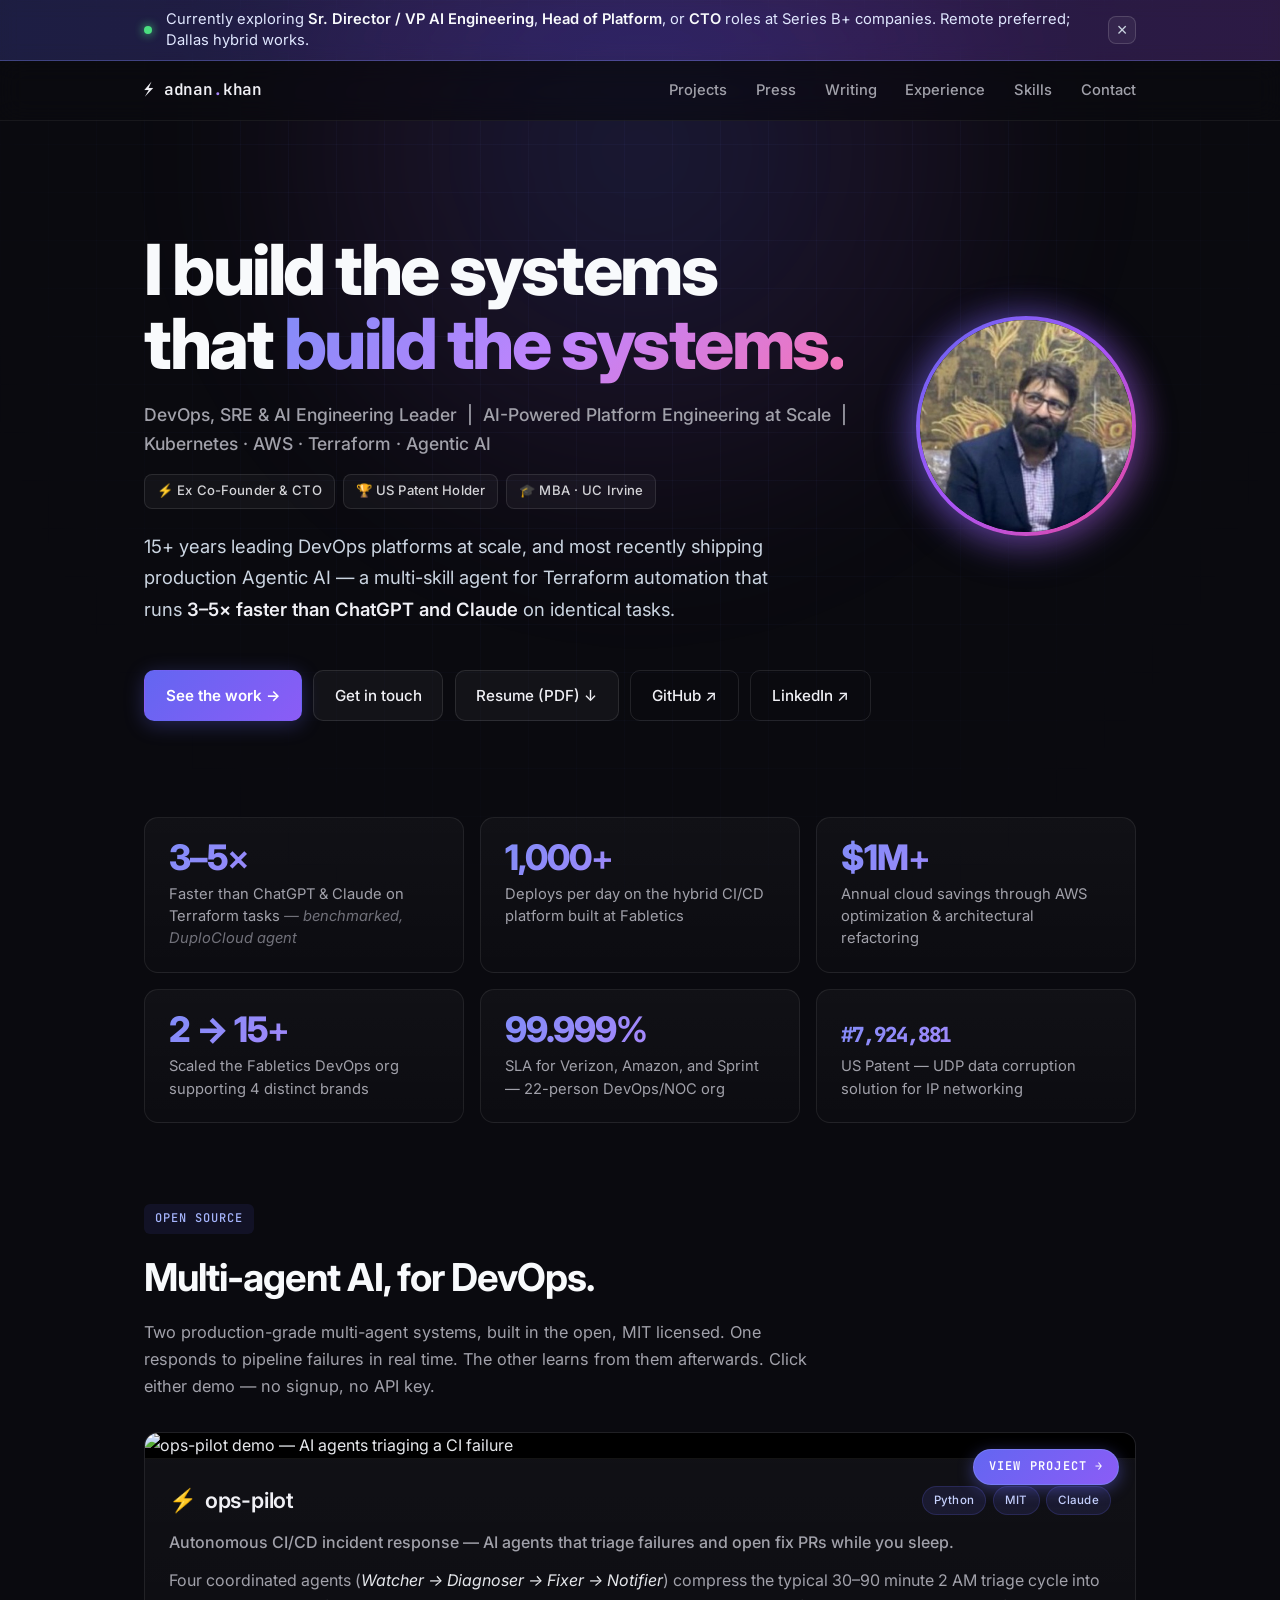
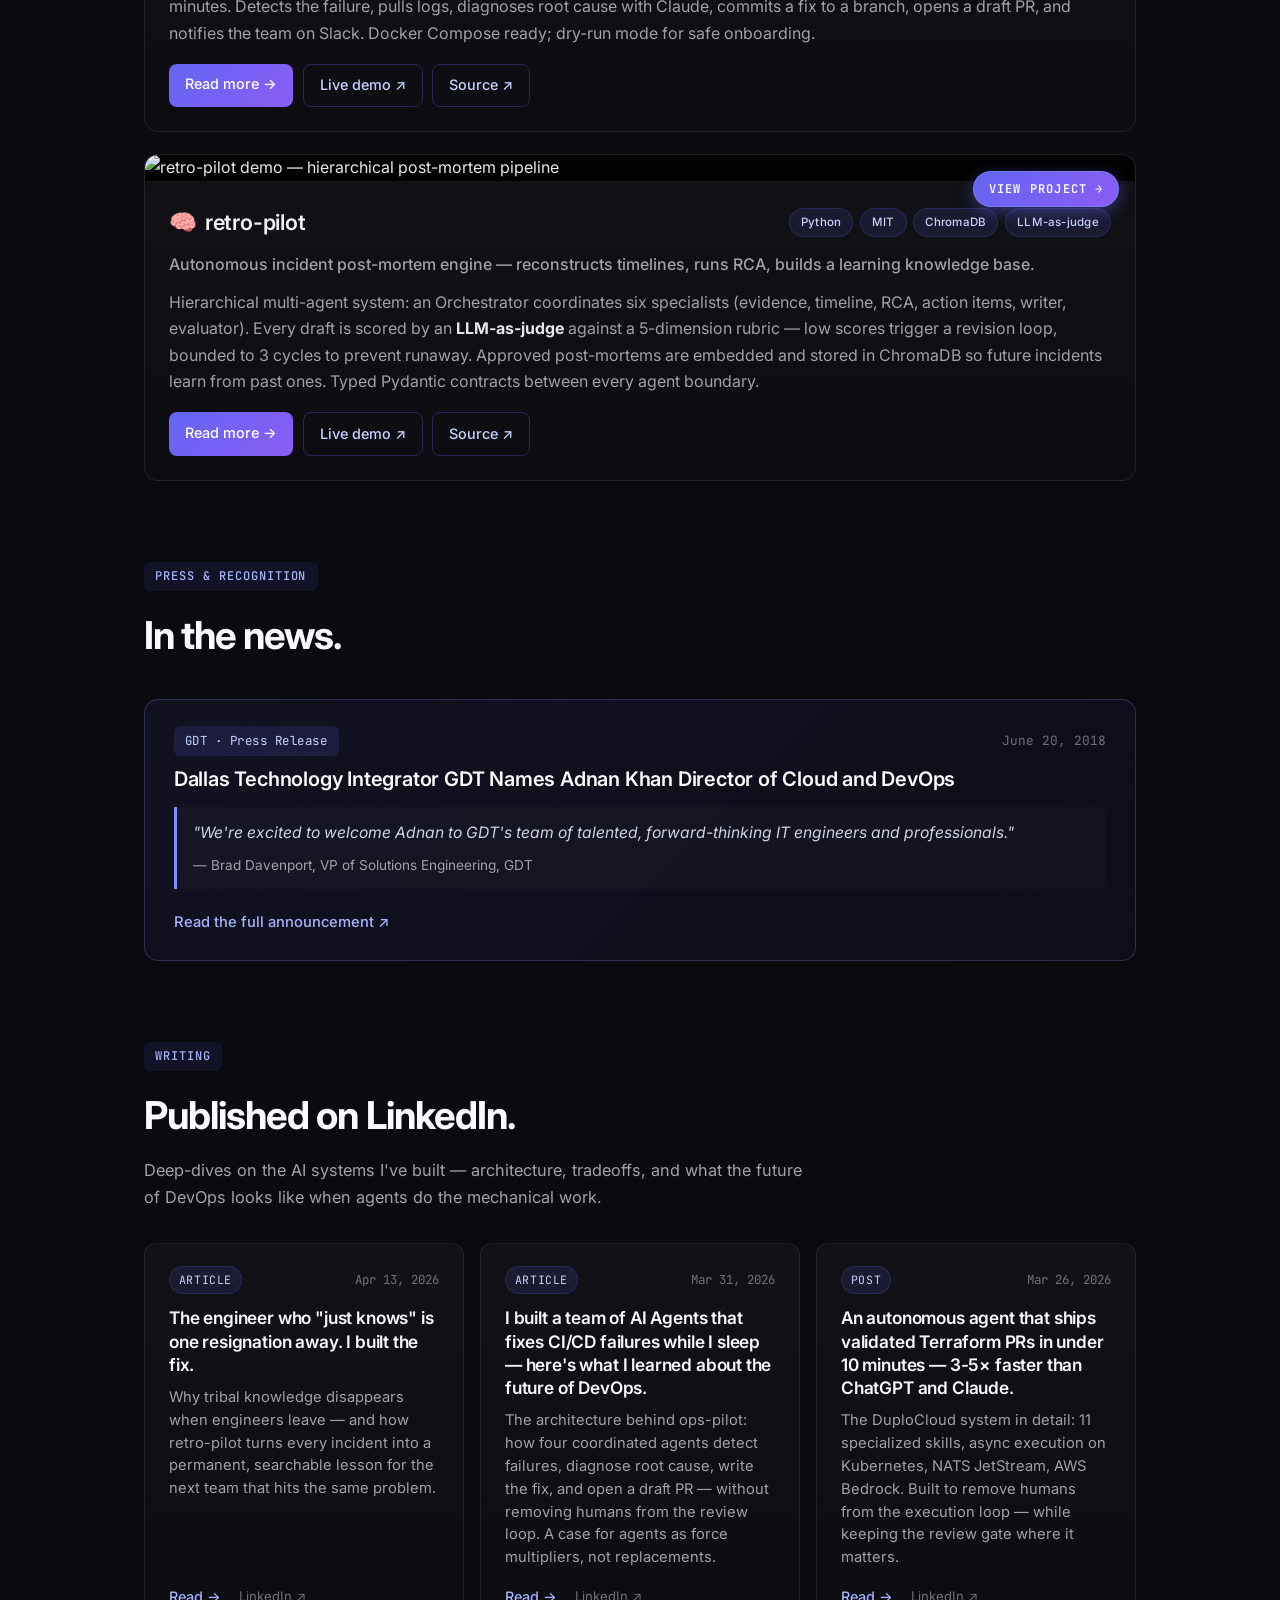
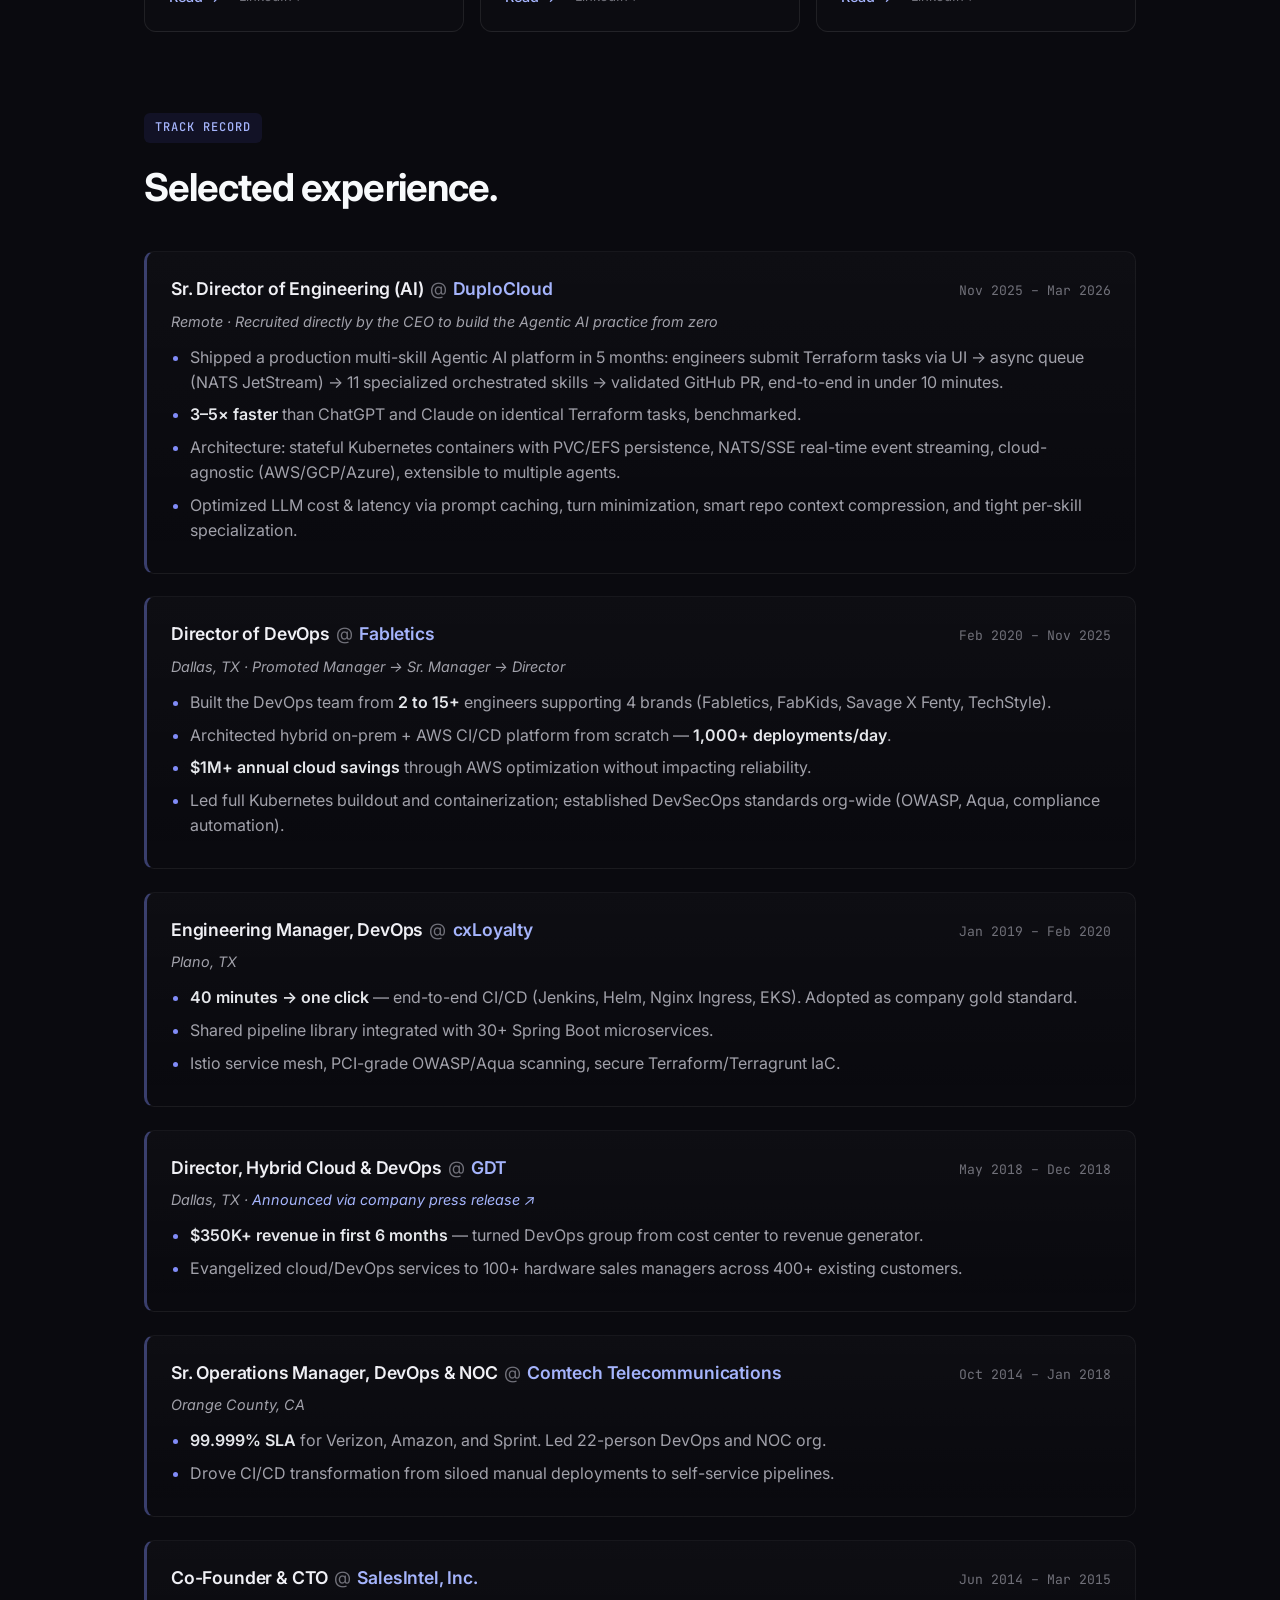
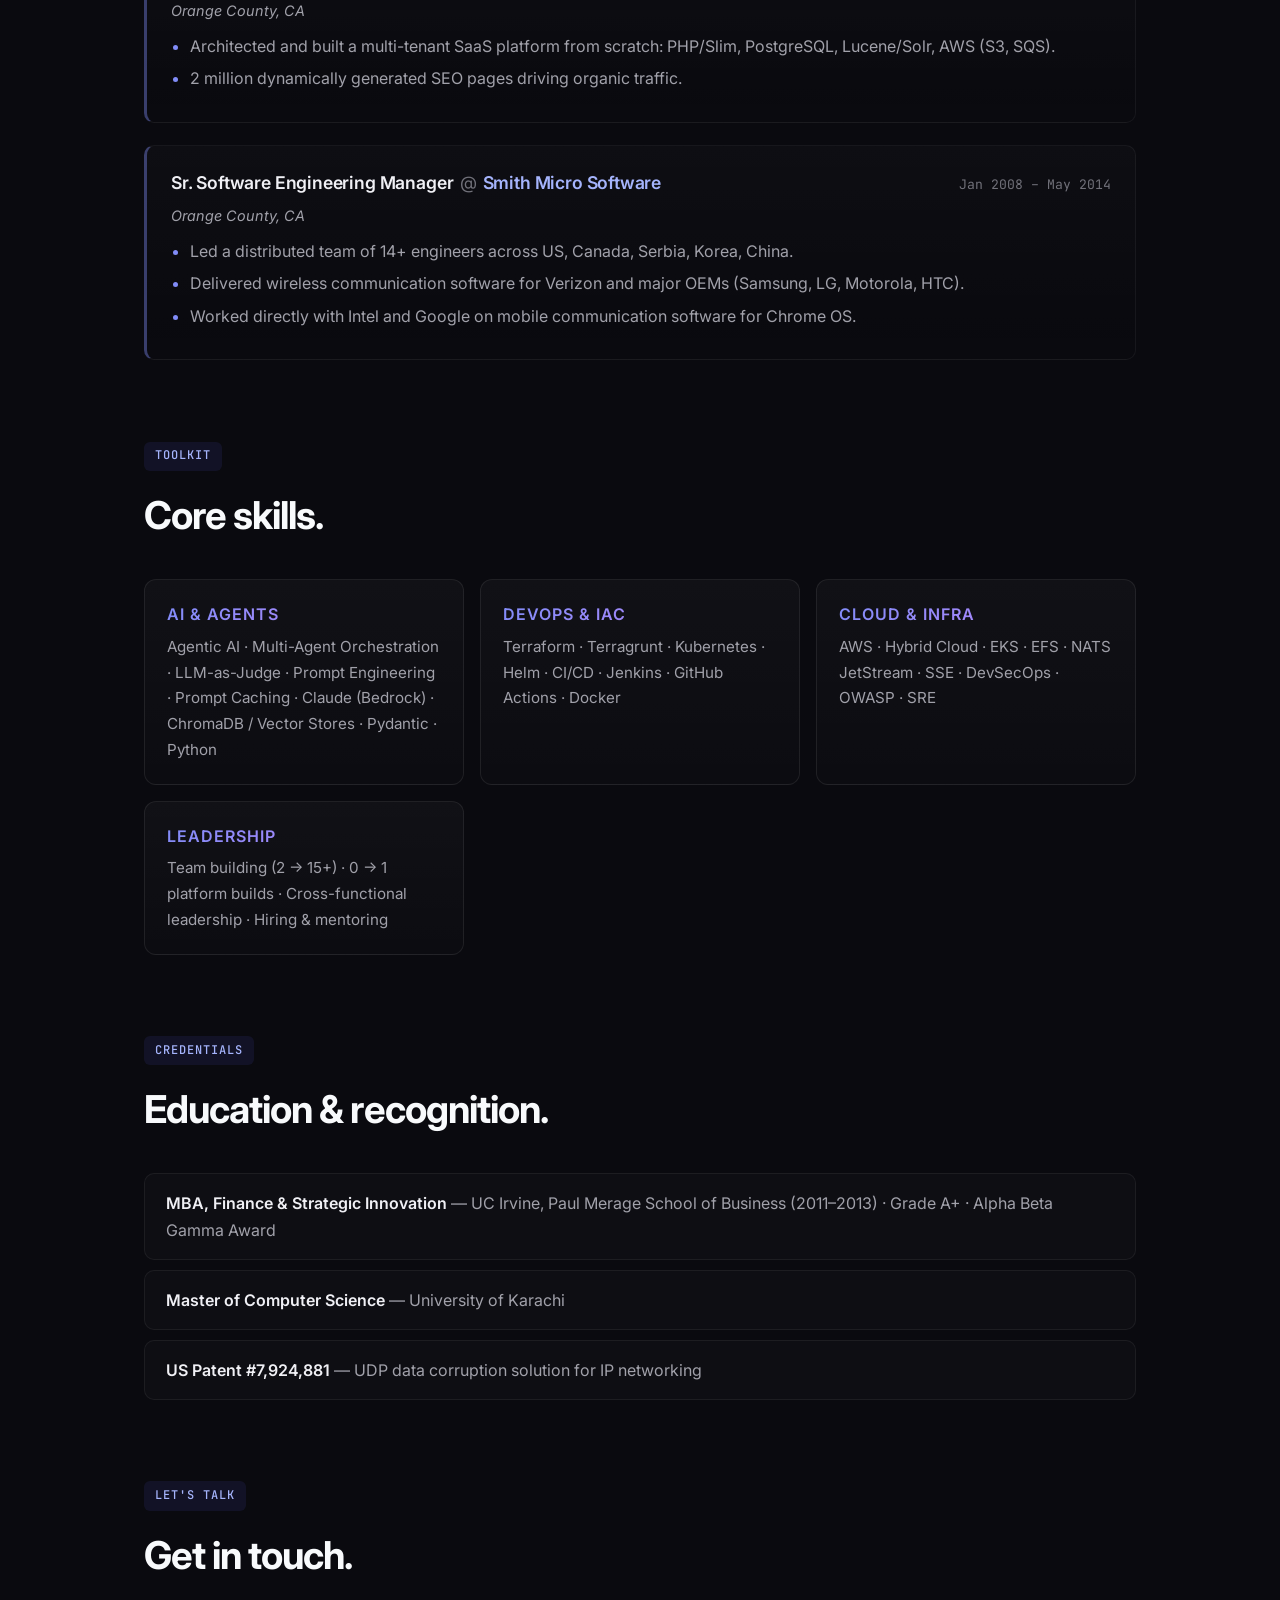
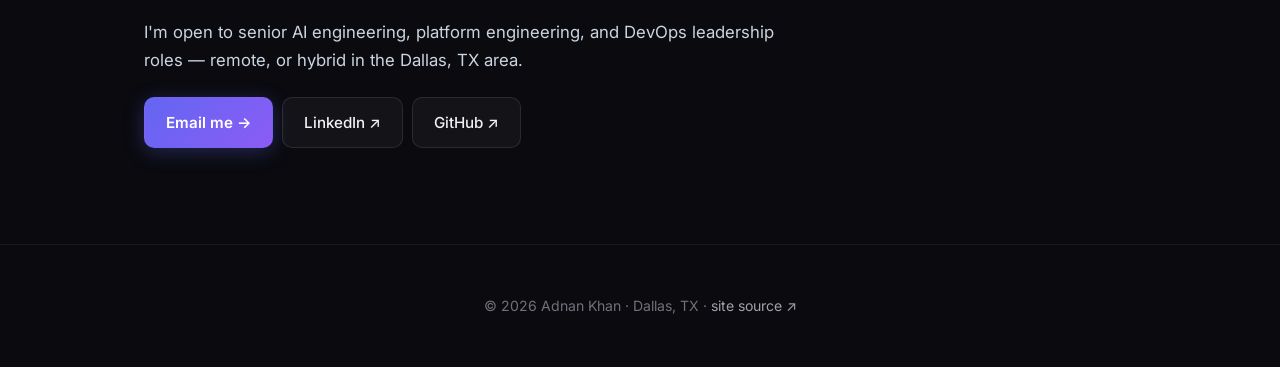
==== index.html @ deb25743 "Rewrite homepage meta description to avoid past-title opener Drops the "Sr. Director of AI Engineeri" ====
<!DOCTYPE html>
<html lang="en">
<head>
<meta charset="UTF-8" />
<meta name="viewport" content="width=device-width, initial-scale=1.0" />
<meta name="google-site-verification" content="Z-JYiNsjCwOv4hasa01Oau8nX3NS-mA8CQVtBiay3i8" />
<title>Adnan Khan — AI Engineering Leader · DevSecOps · Agentic AI</title>
<meta name="description" content="DevOps, SRE &amp; AI Engineering Leader. 15+ years building platforms at scale. Most recently shipped production Agentic AI — 3–5× faster than ChatGPT and Claude on Terraform tasks. US patent holder." />

<link rel="canonical" href="https://adnankhan.me/" />

<meta property="og:type" content="website" />
<meta property="og:site_name" content="Adnan Khan" />
<meta property="og:title" content="Adnan Khan — AI &amp; Platform Engineering Leader" />
<meta property="og:description" content="I build the systems that build the systems. Production Agentic AI, 1000+ deploys/day, $1M+ cloud savings, US patent." />
<meta property="og:url" content="https://adnankhan.me/" />
<meta property="og:image" content="https://adnankhan.me/assets/og-home.png" />
<meta property="og:image:width" content="1200" />
<meta property="og:image:height" content="630" />
<meta property="og:image:alt" content="Adnan Khan — AI &amp; Platform Engineering Leader" />

<meta name="twitter:card" content="summary_large_image" />
<meta name="twitter:title" content="Adnan Khan — AI &amp; Platform Engineering Leader" />
<meta name="twitter:description" content="I build the systems that build the systems. Production Agentic AI, 1000+ deploys/day, $1M+ cloud savings, US patent." />
<meta name="twitter:image" content="https://adnankhan.me/assets/og-home.png" />

<link rel="icon" type="image/svg+xml" href="data:image/svg+xml,%3Csvg xmlns='http://www.w3.org/2000/svg' viewBox='0 0 100 100'%3E%3Ctext y='.9em' font-size='90'%3E%E2%9A%A1%3C/text%3E%3C/svg%3E" />
<link rel="icon" type="image/png" sizes="32x32" href="/assets/favicon-32.png" />
<link rel="apple-touch-icon" sizes="180x180" href="/assets/apple-touch-icon.png" />
<link rel="preconnect" href="https://fonts.googleapis.com" />
<link rel="preconnect" href="https://fonts.gstatic.com" crossorigin />
<link href="https://fonts.googleapis.com/css2?family=Inter:wght@400;500;600;700;800&family=JetBrains+Mono:wght@400;500&display=swap" rel="stylesheet" />
<link rel="stylesheet" href="style.css" />

<script type="application/ld+json">
{
  "@context": "https://schema.org",
  "@graph": [
    {
      "@type": "Person",
      "@id": "https://adnankhan.me/#person",
      "name": "Adnan Khan",
      "url": "https://adnankhan.me/",
      "image": "https://adnankhan.me/assets/adnan.jpg",
      "jobTitle": "AI & Platform Engineering Leader",
      "description": "AI engineering leader with 15+ years building DevOps platforms at scale. Shipped production multi-skill Agentic AI 3-5x faster than ChatGPT and Claude on Terraform tasks.",
      "address": {
        "@type": "PostalAddress",
        "addressLocality": "Dallas",
        "addressRegion": "TX",
        "addressCountry": "US"
      },
      "sameAs": [
        "https://www.linkedin.com/in/passionateforinnovation/",
        "https://github.com/adnanafik"
      ],
      "alumniOf": [
        {
          "@type": "CollegeOrUniversity",
          "name": "UC Irvine, Paul Merage School of Business"
        },
        {
          "@type": "CollegeOrUniversity",
          "name": "University of Karachi"
        }
      ],
      "award": "US Patent #7,924,881 - UDP data corruption solution for IP networking",
      "knowsAbout": [
        "Agentic AI",
        "Multi-Agent Orchestration",
        "LLM-as-Judge",
        "Prompt Engineering",
        "DevOps",
        "DevSecOps",
        "Kubernetes",
        "Terraform",
        "Terragrunt",
        "CI/CD",
        "AWS",
        "Helm",
        "Docker",
        "Python",
        "Site Reliability Engineering"
      ]
    },
    {
      "@type": "SoftwareApplication",
      "name": "ops-pilot",
      "description": "Autonomous CI/CD incident response - AI agents that triage failures and open fix PRs.",
      "applicationCategory": "DeveloperApplication",
      "operatingSystem": "Linux, macOS",
      "url": "https://adnanafik.github.io/ops-pilot/",
      "codeRepository": "https://github.com/adnanafik/ops-pilot",
      "programmingLanguage": "Python",
      "license": "https://opensource.org/licenses/MIT",
      "author": { "@id": "https://adnankhan.me/#person" }
    },
    {
      "@type": "SoftwareApplication",
      "name": "retro-pilot",
      "description": "Autonomous incident post-mortem engine - reconstructs timelines, runs RCA, builds a learning knowledge base.",
      "applicationCategory": "DeveloperApplication",
      "operatingSystem": "Linux, macOS",
      "url": "https://adnanafik.github.io/retro-pilot",
      "codeRepository": "https://github.com/adnanafik/retro-pilot",
      "programmingLanguage": "Python",
      "license": "https://opensource.org/licenses/MIT",
      "author": { "@id": "https://adnankhan.me/#person" }
    }
  ]
}
</script>
</head>
<body>

<div id="availability-ribbon" class="ribbon" role="region" aria-label="Availability notice" hidden>
  <div class="ribbon-inner">
    <span class="ribbon-dot" aria-hidden="true"></span>
    <p class="ribbon-text">
      Currently exploring <strong>Sr. Director / VP AI Engineering</strong>, <strong>Head of Platform</strong>, or <strong>CTO</strong> roles at Series B+ companies. Remote preferred; Dallas hybrid works.
    </p>
    <button type="button" class="ribbon-close" aria-label="Dismiss availability notice">×</button>
  </div>
</div>

<div class="bg-grid" aria-hidden="true"></div>
<div class="bg-glow" aria-hidden="true"></div>

<nav class="topnav">
  <div class="container nav-inner">
    <a href="#top" class="brand">⚡ adnan<span class="brand-accent">.</span>khan</a>
    <div class="nav-links">
      <a href="#projects">Projects</a>
      <a href="#press">Press</a>
      <a href="#writing">Writing</a>
      <a href="#experience">Experience</a>
      <a href="#skills">Skills</a>
      <a href="#contact">Contact</a>
    </div>
  </div>
</nav>

<header class="hero" id="top">
  <div class="container hero-inner">
    <div class="hero-text">
      <h1>I build the systems<br/>that <span class="grad">build the systems.</span></h1>
      <p class="tagline">DevOps, SRE &amp; AI Engineering Leader &nbsp;|&nbsp; AI-Powered Platform Engineering at Scale &nbsp;|&nbsp; Kubernetes · AWS · Terraform · Agentic AI</p>
      <div class="badges">
        <span class="badge">⚡ Ex Co-Founder &amp; CTO</span>
        <span class="badge">🏆 US Patent Holder</span>
        <span class="badge">🎓 MBA · UC Irvine</span>
      </div>
      <p class="pitch">
        15+ years leading DevOps platforms at scale, and most recently shipping production
        Agentic AI — a multi-skill agent for Terraform automation that runs
        <strong>3–5× faster than ChatGPT and Claude</strong> on identical tasks.
      </p>
    </div>
    <div class="hero-photo">
      <div class="photo-ring">
        <img src="assets/adnan.jpg" alt="Adnan Khan" width="220" height="220" />
      </div>
    </div>
  </div>
  <div class="container">
    <div class="cta">
      <a class="btn btn-primary" href="#projects">See the work →</a>
      <a class="btn" href="mailto:adnan@adnankhan.me">Get in touch</a>
      <a class="btn" href="cv.pdf" target="_blank" rel="noopener">Resume (PDF) ↓</a>
      <a class="btn btn-ghost" href="https://github.com/adnanafik" target="_blank" rel="noopener">GitHub ↗</a>
      <a class="btn btn-ghost" href="https://linkedin.com/in/passionateforinnovation" target="_blank" rel="noopener">LinkedIn ↗</a>
    </div>
  </div>
</header>

<main class="container">

<section id="highlights">
  <div class="grid">
    <div class="card stat">
      <div class="stat-num">3–5<span class="times">×</span></div>
      <div class="stat-label">Faster than ChatGPT &amp; Claude on Terraform tasks <span class="muted">— benchmarked, DuploCloud agent</span></div>
    </div>
    <div class="card stat">
      <div class="stat-num">1,000<span class="times">+</span></div>
      <div class="stat-label">Deploys per day on the hybrid CI/CD platform built at Fabletics</div>
    </div>
    <div class="card stat">
      <div class="stat-num">$1M<span class="times">+</span></div>
      <div class="stat-label">Annual cloud savings through AWS optimization &amp; architectural refactoring</div>
    </div>
    <div class="card stat">
      <div class="stat-num">2 → 15<span class="times">+</span></div>
      <div class="stat-label">Scaled the Fabletics DevOps org supporting 4 distinct brands</div>
    </div>
    <div class="card stat">
      <div class="stat-num">99.999<span class="times">%</span></div>
      <div class="stat-label">SLA for Verizon, Amazon, and Sprint — 22-person DevOps/NOC org</div>
    </div>
    <div class="card stat">
      <div class="stat-num"><span class="mono">#7,924,881</span></div>
      <div class="stat-label">US Patent — UDP data corruption solution for IP networking</div>
    </div>
  </div>
</section>

<section id="projects">
  <div class="section-head">
    <span class="kicker">Open Source</span>
    <h2>Multi-agent AI, for DevOps.</h2>
    <p class="section-intro">
      Two production-grade multi-agent systems, built in the open, MIT licensed.
      One responds to pipeline failures in real time. The other learns from them afterwards.
      Click either demo — no signup, no API key.
    </p>
  </div>

  <article class="card project">
    <span class="project-page-cue" aria-hidden="true">View project →</span>
    <div class="project-demo">
      <img src="assets/ops-pilot-demo.gif" alt="ops-pilot demo — AI agents triaging a CI failure" loading="lazy" />
    </div>
    <div class="project-body">
      <div class="project-head">
        <h3><span class="icon">⚡</span> <a href="/projects/ops-pilot/">ops-pilot</a></h3>
        <div class="pills"><span class="pill">Python</span><span class="pill">MIT</span><span class="pill">Claude</span></div>
      </div>
      <p class="project-sub">Autonomous CI/CD incident response — AI agents that triage failures and open fix PRs while you sleep.</p>
      <p>
        Four coordinated agents (<em>Watcher → Diagnoser → Fixer → Notifier</em>) compress the
        typical 30–90 minute 2 AM triage cycle into minutes. Detects the failure, pulls logs,
        diagnoses root cause with Claude, commits a fix to a branch, opens a draft PR, and
        notifies the team on Slack. Docker Compose ready; dry-run mode for safe onboarding.
      </p>
      <div class="project-links">
        <a class="link-btn" href="/projects/ops-pilot/">Read more →</a>
        <a class="link-btn link-btn-ghost" href="https://adnanafik.github.io/ops-pilot/" target="_blank" rel="noopener">Live demo ↗</a>
        <a class="link-btn link-btn-ghost" href="https://github.com/adnanafik/ops-pilot" target="_blank" rel="noopener">Source ↗</a>
      </div>
    </div>
  </article>

  <article class="card project">
    <span class="project-page-cue" aria-hidden="true">View project →</span>
    <div class="project-demo">
      <img src="assets/retro-pilot-demo.gif" alt="retro-pilot demo — hierarchical post-mortem pipeline" loading="lazy" />
    </div>
    <div class="project-body">
      <div class="project-head">
        <h3><span class="icon">🧠</span> <a href="/projects/retro-pilot/">retro-pilot</a></h3>
        <div class="pills"><span class="pill">Python</span><span class="pill">MIT</span><span class="pill">ChromaDB</span><span class="pill">LLM-as-judge</span></div>
      </div>
      <p class="project-sub">Autonomous incident post-mortem engine — reconstructs timelines, runs RCA, builds a learning knowledge base.</p>
      <p>
        Hierarchical multi-agent system: an Orchestrator coordinates six specialists (evidence,
        timeline, RCA, action items, writer, evaluator). Every draft is scored by an
        <strong>LLM-as-judge</strong> against a 5-dimension rubric — low scores trigger a
        revision loop, bounded to 3 cycles to prevent runaway. Approved post-mortems are
        embedded and stored in ChromaDB so future incidents learn from past ones. Typed Pydantic
        contracts between every agent boundary.
      </p>
      <div class="project-links">
        <a class="link-btn" href="/projects/retro-pilot/">Read more →</a>
        <a class="link-btn link-btn-ghost" href="https://adnanafik.github.io/retro-pilot" target="_blank" rel="noopener">Live demo ↗</a>
        <a class="link-btn link-btn-ghost" href="https://github.com/adnanafik/retro-pilot" target="_blank" rel="noopener">Source ↗</a>
      </div>
    </div>
  </article>
</section>

<section id="press">
  <div class="section-head">
    <span class="kicker">Press &amp; Recognition</span>
    <h2>In the news.</h2>
  </div>
  <a class="press-card" href="https://gdt.com/news/dallas-technology-integrator-gdt-names-adnan-khan-director-of-cloud-and-devops/" target="_blank" rel="noopener">
    <div class="press-meta">
      <span class="press-source">GDT · Press Release</span>
      <span class="press-date">June 20, 2018</span>
    </div>
    <h3 class="press-title">Dallas Technology Integrator GDT Names Adnan Khan Director of Cloud and DevOps</h3>
    <blockquote class="press-quote">
      "We're excited to welcome Adnan to GDT's team of talented, forward-thinking IT engineers and professionals."
      <cite>— Brad Davenport, VP of Solutions Engineering, GDT</cite>
    </blockquote>
    <span class="press-link">Read the full announcement ↗</span>
  </a>
</section>

<section id="writing">
  <div class="section-head">
    <span class="kicker">Writing</span>
    <h2>Published on LinkedIn.</h2>
    <p class="section-intro">
      Deep-dives on the AI systems I've built — architecture, tradeoffs, and what the future
      of DevOps looks like when agents do the mechanical work.
    </p>
  </div>

  <div class="writing-grid">
    <article class="writing-card">
      <div class="writing-meta">
        <span class="writing-type">Article</span>
        <span class="writing-date">Apr 13, 2026</span>
      </div>
      <h3 class="writing-title">
        <a href="/writing/engineer-who-just-knows/">The engineer who "just knows" is one resignation away. I built the fix.</a>
      </h3>
      <p class="writing-excerpt">
        Why tribal knowledge disappears when engineers leave — and how retro-pilot turns every
        incident into a permanent, searchable lesson for the next team that hits the same problem.
      </p>
      <div class="writing-links">
        <a class="writing-link" href="/writing/engineer-who-just-knows/">Read →</a>
        <a class="writing-link-secondary" href="https://www.linkedin.com/pulse/engineer-who-just-knows-one-resignation-away-i-built-fix-adnan-khan-v62xc/" target="_blank" rel="noopener">LinkedIn ↗</a>
      </div>
    </article>

    <article class="writing-card">
      <div class="writing-meta">
        <span class="writing-type">Article</span>
        <span class="writing-date">Mar 31, 2026</span>
      </div>
      <h3 class="writing-title">
        <a href="/writing/ai-agents-cicd-while-i-sleep/">I built a team of AI Agents that fixes CI/CD failures while I sleep — here's what I learned about the future of DevOps.</a>
      </h3>
      <p class="writing-excerpt">
        The architecture behind ops-pilot: how four coordinated agents detect failures, diagnose
        root cause, write the fix, and open a draft PR — without removing humans from the
        review loop. A case for agents as force multipliers, not replacements.
      </p>
      <div class="writing-links">
        <a class="writing-link" href="/writing/ai-agents-cicd-while-i-sleep/">Read →</a>
        <a class="writing-link-secondary" href="https://www.linkedin.com/pulse/i-built-team-ai-agents-fixes-cicd-failures-while-sleep-adnan-khan-7i7ec/" target="_blank" rel="noopener">LinkedIn ↗</a>
      </div>
    </article>

    <article class="writing-card">
      <div class="writing-meta">
        <span class="writing-type">Post</span>
        <span class="writing-date">Mar 26, 2026</span>
      </div>
      <h3 class="writing-title">
        <a href="/writing/terraform-agent-under-10-min/">An autonomous agent that ships validated Terraform PRs in under 10 minutes — 3-5× faster than ChatGPT and Claude.</a>
      </h3>
      <p class="writing-excerpt">
        The DuploCloud system in detail: 11 specialized skills, async execution on Kubernetes,
        NATS JetStream, AWS Bedrock. Built to remove humans from the execution loop — while
        keeping the review gate where it matters.
      </p>
      <div class="writing-links">
        <a class="writing-link" href="/writing/terraform-agent-under-10-min/">Read →</a>
        <a class="writing-link-secondary" href="https://www.linkedin.com/posts/passionateforinnovation_agenticai-terraform-iac-activity-7442589323750854657-tFg2" target="_blank" rel="noopener">LinkedIn ↗</a>
      </div>
    </article>
  </div>
</section>

<section id="experience">
  <div class="section-head">
    <span class="kicker">Track Record</span>
    <h2>Selected experience.</h2>
  </div>

  <article class="role">
    <div class="role-head">
      <h3>Sr. Director of Engineering (AI) <span class="at">@</span> <span class="company">DuploCloud</span></h3>
      <span class="role-date">Nov 2025 – Mar 2026</span>
    </div>
    <p class="role-meta">Remote · Recruited directly by the CEO to build the Agentic AI practice from zero</p>
    <ul>
      <li>Shipped a production multi-skill Agentic AI platform in 5 months: engineers submit Terraform tasks via UI → async queue (NATS JetStream) → 11 specialized orchestrated skills → validated GitHub PR, end-to-end in under 10 minutes.</li>
      <li><strong>3–5× faster</strong> than ChatGPT and Claude on identical Terraform tasks, benchmarked.</li>
      <li>Architecture: stateful Kubernetes containers with PVC/EFS persistence, NATS/SSE real-time event streaming, cloud-agnostic (AWS/GCP/Azure), extensible to multiple agents.</li>
      <li>Optimized LLM cost &amp; latency via prompt caching, turn minimization, smart repo context compression, and tight per-skill specialization.</li>
    </ul>
  </article>

  <article class="role">
    <div class="role-head">
      <h3>Director of DevOps <span class="at">@</span> <span class="company">Fabletics</span></h3>
      <span class="role-date">Feb 2020 – Nov 2025</span>
    </div>
    <p class="role-meta">Dallas, TX · Promoted Manager → Sr. Manager → Director</p>
    <ul>
      <li>Built the DevOps team from <strong>2 to 15+</strong> engineers supporting 4 brands (Fabletics, FabKids, Savage X Fenty, TechStyle).</li>
      <li>Architected hybrid on-prem + AWS CI/CD platform from scratch — <strong>1,000+ deployments/day</strong>.</li>
      <li><strong>$1M+ annual cloud savings</strong> through AWS optimization without impacting reliability.</li>
      <li>Led full Kubernetes buildout and containerization; established DevSecOps standards org-wide (OWASP, Aqua, compliance automation).</li>
    </ul>
  </article>

  <article class="role">
    <div class="role-head">
      <h3>Engineering Manager, DevOps <span class="at">@</span> <span class="company">cxLoyalty</span></h3>
      <span class="role-date">Jan 2019 – Feb 2020</span>
    </div>
    <p class="role-meta">Plano, TX</p>
    <ul>
      <li><strong>40 minutes → one click</strong> — end-to-end CI/CD (Jenkins, Helm, Nginx Ingress, EKS). Adopted as company gold standard.</li>
      <li>Shared pipeline library integrated with 30+ Spring Boot microservices.</li>
      <li>Istio service mesh, PCI-grade OWASP/Aqua scanning, secure Terraform/Terragrunt IaC.</li>
    </ul>
  </article>

  <article class="role">
    <div class="role-head">
      <h3>Director, Hybrid Cloud &amp; DevOps <span class="at">@</span> <span class="company">GDT</span></h3>
      <span class="role-date">May 2018 – Dec 2018</span>
    </div>
    <p class="role-meta">Dallas, TX · <a href="https://gdt.com/news/dallas-technology-integrator-gdt-names-adnan-khan-director-of-cloud-and-devops/" target="_blank" rel="noopener">Announced via company press release ↗</a></p>
    <ul>
      <li><strong>$350K+ revenue in first 6 months</strong> — turned DevOps group from cost center to revenue generator.</li>
      <li>Evangelized cloud/DevOps services to 100+ hardware sales managers across 400+ existing customers.</li>
    </ul>
  </article>

  <article class="role">
    <div class="role-head">
      <h3>Sr. Operations Manager, DevOps &amp; NOC <span class="at">@</span> <span class="company">Comtech Telecommunications</span></h3>
      <span class="role-date">Oct 2014 – Jan 2018</span>
    </div>
    <p class="role-meta">Orange County, CA</p>
    <ul>
      <li><strong>99.999% SLA</strong> for Verizon, Amazon, and Sprint. Led 22-person DevOps and NOC org.</li>
      <li>Drove CI/CD transformation from siloed manual deployments to self-service pipelines.</li>
    </ul>
  </article>

  <article class="role">
    <div class="role-head">
      <h3>Co-Founder &amp; CTO <span class="at">@</span> <span class="company">SalesIntel, Inc.</span></h3>
      <span class="role-date">Jun 2014 – Mar 2015</span>
    </div>
    <p class="role-meta">Orange County, CA</p>
    <ul>
      <li>Architected and built a multi-tenant SaaS platform from scratch: PHP/Slim, PostgreSQL, Lucene/Solr, AWS (S3, SQS).</li>
      <li>2 million dynamically generated SEO pages driving organic traffic.</li>
    </ul>
  </article>

  <article class="role">
    <div class="role-head">
      <h3>Sr. Software Engineering Manager <span class="at">@</span> <span class="company">Smith Micro Software</span></h3>
      <span class="role-date">Jan 2008 – May 2014</span>
    </div>
    <p class="role-meta">Orange County, CA</p>
    <ul>
      <li>Led a distributed team of 14+ engineers across US, Canada, Serbia, Korea, China.</li>
      <li>Delivered wireless communication software for Verizon and major OEMs (Samsung, LG, Motorola, HTC).</li>
      <li>Worked directly with Intel and Google on mobile communication software for Chrome OS.</li>
    </ul>
  </article>
</section>

<section id="skills">
  <div class="section-head">
    <span class="kicker">Toolkit</span>
    <h2>Core skills.</h2>
  </div>
  <div class="skill-grid">
    <div class="skill-card">
      <h4>AI &amp; Agents</h4>
      <p>Agentic AI · Multi-Agent Orchestration · LLM-as-Judge · Prompt Engineering · Prompt Caching · Claude (Bedrock) · ChromaDB / Vector Stores · Pydantic · Python</p>
    </div>
    <div class="skill-card">
      <h4>DevOps &amp; IaC</h4>
      <p>Terraform · Terragrunt · Kubernetes · Helm · CI/CD · Jenkins · GitHub Actions · Docker</p>
    </div>
    <div class="skill-card">
      <h4>Cloud &amp; Infra</h4>
      <p>AWS · Hybrid Cloud · EKS · EFS · NATS JetStream · SSE · DevSecOps · OWASP · SRE</p>
    </div>
    <div class="skill-card">
      <h4>Leadership</h4>
      <p>Team building (2 → 15+) · 0 → 1 platform builds · Cross-functional leadership · Hiring &amp; mentoring</p>
    </div>
  </div>
</section>

<section id="education">
  <div class="section-head">
    <span class="kicker">Credentials</span>
    <h2>Education &amp; recognition.</h2>
  </div>
  <ul class="edu-list">
    <li><strong>MBA, Finance &amp; Strategic Innovation</strong> — UC Irvine, Paul Merage School of Business (2011–2013) · Grade A+ · Alpha Beta Gamma Award</li>
    <li><strong>Master of Computer Science</strong> — University of Karachi</li>
    <li><strong>US Patent #7,924,881</strong> — UDP data corruption solution for IP networking</li>
  </ul>
</section>

<section id="contact">
  <div class="section-head">
    <span class="kicker">Let's Talk</span>
    <h2>Get in touch.</h2>
  </div>
  <p class="contact-intro">
    I'm open to senior AI engineering, platform engineering, and DevOps leadership roles —
    remote, or hybrid in the Dallas, TX area.
  </p>
  <div class="contact-links">
    <a href="mailto:adnan@adnankhan.me" class="btn btn-primary">Email me →</a>
    <a href="https://linkedin.com/in/passionateforinnovation" target="_blank" rel="noopener" class="btn">LinkedIn ↗</a>
    <a href="https://github.com/adnanafik" target="_blank" rel="noopener" class="btn">GitHub ↗</a>
  </div>
</section>

</main>

<footer>
  <div class="container">
    <p>© <span id="year"></span> Adnan Khan · Dallas, TX · <a href="https://github.com/adnanafik/adnanafik.github.io" target="_blank" rel="noopener">site source ↗</a></p>
  </div>
</footer>

<script>document.getElementById('year').textContent = new Date().getFullYear();</script>

<script>
(function () {
  // Bump the version suffix to re-show the ribbon after the message changes.
  var KEY = 'availability-ribbon-dismissed-v1';
  var ribbon = document.getElementById('availability-ribbon');
  if (!ribbon) return;
  var dismissed = false;
  try { dismissed = localStorage.getItem(KEY) === '1'; } catch (e) {}
  if (!dismissed) ribbon.hidden = false;
  ribbon.querySelector('.ribbon-close').addEventListener('click', function () {
    ribbon.hidden = true;
    try { localStorage.setItem(KEY, '1'); } catch (e) {}
  });
})();
</script>

</body>
</html>
---- style.css ----
/* ============================================================
   Adnan Khan — adnankhan.me
   Dark-first premium design · single file · zero JS frameworks
   ============================================================ */

/* ---------- Reset & base ---------- */
*,*::before,*::after { box-sizing: border-box; }
html { scroll-behavior: smooth; scroll-padding-top: 80px; }
body {
  margin: 0;
  font-family: 'Inter', -apple-system, BlinkMacSystemFont, "Segoe UI", Roboto, sans-serif;
  font-size: 16px;
  line-height: 1.65;
  color: #e5e7eb;
  background: #0a0a0f;
  -webkit-font-smoothing: antialiased;
  text-rendering: optimizeLegibility;
  overflow-x: hidden;
}

/* ---------- Availability ribbon ---------- */
.ribbon {
  position: relative; z-index: 60;
  background: linear-gradient(90deg, rgba(99, 102, 241, 0.22), rgba(168, 85, 247, 0.22));
  border-bottom: 1px solid rgba(129, 140, 248, 0.35);
  backdrop-filter: blur(10px) saturate(160%);
  -webkit-backdrop-filter: blur(10px) saturate(160%);
}
.ribbon-inner {
  max-width: 1040px; margin: 0 auto; padding: 0.55rem 1.5rem;
  display: flex; align-items: center; gap: 0.9rem;
  color: #e0e7ff; font-size: 0.92rem; line-height: 1.45;
}
.ribbon-dot {
  flex-shrink: 0; width: 8px; height: 8px; border-radius: 50%;
  background: #4ade80; box-shadow: 0 0 10px #4ade80;
  animation: pulse 2s ease-in-out infinite;
}
.ribbon-text { margin: 0; flex: 1; }
.ribbon-text strong { color: #f8fafc; font-weight: 600; }
.ribbon-close {
  flex-shrink: 0;
  display: inline-flex; align-items: center; justify-content: center;
  width: 28px; height: 28px;
  border: 1px solid rgba(255, 255, 255, 0.15);
  background: rgba(255, 255, 255, 0.05);
  color: #cbd5e1; font-size: 1.15rem; line-height: 1;
  border-radius: 8px; cursor: pointer;
  transition: background 0.2s ease, color 0.2s ease, border-color 0.2s ease;
}
.ribbon-close:hover {
  background: rgba(255, 255, 255, 0.12);
  border-color: rgba(255, 255, 255, 0.3);
  color: #fff;
}
@media (max-width: 640px) {
  .ribbon-inner { padding: 0.55rem 1rem; font-size: 0.82rem; gap: 0.6rem; }
}

/* ---------- Animated background ---------- */
.bg-grid {
  position: fixed; inset: 0; z-index: -2; pointer-events: none;
  background-image:
    linear-gradient(rgba(120, 140, 255, 0.04) 1px, transparent 1px),
    linear-gradient(90deg, rgba(120, 140, 255, 0.04) 1px, transparent 1px);
  background-size: 48px 48px;
  mask-image: radial-gradient(ellipse at top, #000 40%, transparent 80%);
  -webkit-mask-image: radial-gradient(ellipse at top, #000 40%, transparent 80%);
}
.bg-glow {
  position: fixed; top: -300px; left: 50%; transform: translateX(-50%);
  width: 900px; height: 900px; z-index: -1; pointer-events: none;
  background: radial-gradient(circle, rgba(99, 102, 241, 0.18) 0%, rgba(168, 85, 247, 0.08) 40%, transparent 70%);
  filter: blur(60px);
}

/* ---------- Container ---------- */
.container { max-width: 1040px; margin: 0 auto; padding: 0 1.5rem; }

/* ---------- Nav ---------- */
.topnav {
  position: sticky; top: 0; z-index: 50;
  backdrop-filter: blur(12px) saturate(160%);
  -webkit-backdrop-filter: blur(12px) saturate(160%);
  background: rgba(10, 10, 15, 0.7);
  border-bottom: 1px solid rgba(255, 255, 255, 0.06);
}
.nav-inner {
  display: flex; justify-content: space-between; align-items: center;
  padding: 1rem 1.5rem;
}
.brand {
  font-family: 'JetBrains Mono', monospace;
  font-weight: 600; font-size: 1rem;
  color: #f0f0f5; letter-spacing: -0.01em;
}
.brand-accent {
  background: linear-gradient(135deg, #818cf8, #c084fc);
  -webkit-background-clip: text; background-clip: text; color: transparent;
}
.nav-links { display: flex; gap: 1.8rem; }
.nav-links a {
  color: #a1a1aa; font-size: 0.92rem; font-weight: 500;
  transition: color 0.2s ease;
}
.nav-links a:hover { color: #f0f0f5; }
@media (max-width: 640px) { .nav-links { display: none; } }

/* ---------- Typography ---------- */
h1 {
  font-size: clamp(2.6rem, 6vw, 4.4rem); margin: 1rem 0 1.2rem;
  line-height: 1.05; letter-spacing: -0.035em; font-weight: 800;
  color: #f8fafc;
}
h2 {
  font-size: clamp(1.8rem, 3.5vw, 2.4rem); margin: 0 0 0.6rem;
  letter-spacing: -0.025em; font-weight: 700; color: #f8fafc;
}
h3 { font-size: 1.2rem; font-weight: 600; margin: 0; color: #f0f0f5; letter-spacing: -0.01em; }
h4 { font-size: 1rem; font-weight: 600; margin: 0 0 0.4rem; color: #f8fafc; text-transform: uppercase; letter-spacing: 0.06em; }
p { margin: 0.6rem 0; }

.grad {
  background: linear-gradient(135deg, #818cf8 0%, #c084fc 50%, #f472b6 100%);
  -webkit-background-clip: text; background-clip: text; color: transparent;
}
.mono { font-family: 'JetBrains Mono', monospace; font-size: 0.85em; }

a { color: #a5b4fc; text-decoration: none; transition: color 0.2s ease; }
a:hover { color: #c7d2fe; }

/* ---------- Hero ---------- */
.hero { padding: 6rem 0 5rem; position: relative; }
.hero-inner {
  display: grid; grid-template-columns: 1fr auto;
  gap: 3rem; align-items: center;
}
.hero-text { min-width: 0; }
.hero-photo { display: flex; justify-content: center; align-items: center; }
.photo-ring {
  position: relative;
  width: 220px; height: 220px;
  border-radius: 50%;
  padding: 4px;
  background: linear-gradient(135deg, #6366f1 0%, #a855f7 50%, #ec4899 100%);
  box-shadow: 0 10px 40px rgba(99, 102, 241, 0.35);
  animation: float 6s ease-in-out infinite;
}
.photo-ring::before {
  content: ""; position: absolute; inset: -2px; border-radius: 50%;
  background: linear-gradient(135deg, #6366f1, #a855f7, #ec4899);
  filter: blur(18px); opacity: 0.5; z-index: -1;
}
.photo-ring img {
  width: 100%; height: 100%; border-radius: 50%;
  object-fit: cover; object-position: center 30%;
  display: block; background: #0a0a0f;
}
@keyframes float {
  0%, 100% { transform: translateY(0); }
  50% { transform: translateY(-8px); }
}
@media (max-width: 760px) {
  .hero-inner { grid-template-columns: 1fr; gap: 2rem; }
  .hero-photo { order: -1; }
  .photo-ring { width: 150px; height: 150px; }
}
.eyebrow {
  display: inline-flex; align-items: center; gap: 0.6rem;
  padding: 0.45rem 0.9rem; border-radius: 999px;
  background: rgba(99, 102, 241, 0.1); border: 1px solid rgba(99, 102, 241, 0.25);
  color: #c7d2fe; font-size: 0.82rem; font-weight: 500;
  letter-spacing: 0.01em; margin: 0;
}
.dot {
  width: 8px; height: 8px; border-radius: 50%;
  background: #4ade80; box-shadow: 0 0 12px #4ade80;
  animation: pulse 2s ease-in-out infinite;
}
@keyframes pulse {
  0%, 100% { opacity: 1; transform: scale(1); }
  50% { opacity: 0.6; transform: scale(0.85); }
}
.tagline { font-size: 1.1rem; color: #a1a1aa; margin: 0 0 1rem; font-weight: 500; }
.badges {
  display: flex; flex-wrap: wrap; gap: 0.5rem; margin: 0 0 1.4rem;
}
.badge {
  display: inline-flex; align-items: center; gap: 0.35rem;
  padding: 0.35rem 0.75rem; border-radius: 8px;
  background: rgba(255, 255, 255, 0.04);
  border: 1px solid rgba(255, 255, 255, 0.1);
  color: #d4d4d8; font-size: 0.82rem; font-weight: 500;
  letter-spacing: 0.01em;
  transition: border-color 0.2s ease, background 0.2s ease;
}
.badge:hover {
  border-color: rgba(129, 140, 248, 0.4);
  background: rgba(129, 140, 248, 0.08);
}
.pitch { font-size: 1.15rem; max-width: 40rem; color: #cbd5e1; line-height: 1.7; }
.pitch strong { color: #f0f0f5; font-weight: 600; }

/* ---------- Buttons ---------- */
.cta { margin-top: 2.2rem; display: flex; flex-wrap: wrap; gap: 0.7rem; }
.btn {
  display: inline-block; padding: 0.75rem 1.3rem; border-radius: 10px;
  border: 1px solid rgba(255, 255, 255, 0.1); background: rgba(255, 255, 255, 0.04);
  color: #f0f0f5; font-weight: 500; font-size: 0.95rem;
  transition: transform 0.15s ease, background 0.2s ease, border-color 0.2s ease;
}
.btn:hover {
  text-decoration: none; background: rgba(255, 255, 255, 0.08);
  border-color: rgba(255, 255, 255, 0.18); transform: translateY(-2px); color: #fff;
}
.btn-primary {
  background: linear-gradient(135deg, #6366f1, #8b5cf6);
  border-color: transparent; color: #fff; font-weight: 600;
  box-shadow: 0 4px 20px rgba(99, 102, 241, 0.3);
}
.btn-primary:hover {
  background: linear-gradient(135deg, #7c7ff4, #9b6df8);
  box-shadow: 0 6px 24px rgba(99, 102, 241, 0.45);
}
.btn-ghost { background: transparent; }

/* ---------- Cards ---------- */
.card {
  background: linear-gradient(180deg, rgba(255, 255, 255, 0.03), rgba(255, 255, 255, 0.01));
  border: 1px solid rgba(255, 255, 255, 0.08);
  border-radius: 14px; padding: 1.4rem 1.5rem;
  transition: transform 0.2s ease, border-color 0.25s ease, background 0.25s ease;
}
.card:hover {
  border-color: rgba(129, 140, 248, 0.3);
  background: linear-gradient(180deg, rgba(129, 140, 248, 0.04), rgba(129, 140, 248, 0.01));
}

/* ---------- Stat grid ---------- */
.grid {
  display: grid; grid-template-columns: repeat(auto-fit, minmax(240px, 1fr));
  gap: 1rem; margin-top: 1rem;
}
.stat:hover { transform: translateY(-3px); }
.stat-num {
  font-size: 2.2rem; font-weight: 800; letter-spacing: -0.03em; line-height: 1;
  background: linear-gradient(135deg, #818cf8, #c084fc);
  -webkit-background-clip: text; background-clip: text; color: transparent;
  margin-bottom: 0.5rem;
}
.stat-num .times { font-weight: 600; }
.stat-num .mono { font-size: 1.3rem; }
.stat-label { font-size: 0.92rem; color: #a1a1aa; line-height: 1.5; }
.muted { color: #71717a; font-style: italic; }

/* ---------- Section heads ---------- */
.section-head { margin: 5rem 0 2rem; }
.kicker {
  display: inline-block; font-family: 'JetBrains Mono', monospace;
  font-size: 0.75rem; font-weight: 500;
  color: #a5b4fc; background: rgba(99, 102, 241, 0.1);
  padding: 0.3rem 0.7rem; border-radius: 6px;
  margin-bottom: 0.8rem; letter-spacing: 0.08em; text-transform: uppercase;
}
.section-intro { color: #a1a1aa; max-width: 42rem; font-size: 1.02rem; margin-top: 0.6rem; }

/* ---------- Projects ---------- */
.project { margin-bottom: 1.4rem; padding: 0; overflow: hidden; position: relative; cursor: pointer; }
.project-head h3 a {
  color: inherit;
  border-bottom: none;
  transition: color 0.2s ease;
}
.project-head h3 a:hover { color: #c7d2fe; text-decoration: none; }
.project-head h3 a::before {
  content: "";
  position: absolute;
  inset: 0;
  z-index: 1;
  border-radius: inherit;
}
.project-links { position: relative; z-index: 2; }
.project-page-cue {
  position: absolute;
  top: 1rem;
  right: 1rem;
  z-index: 2;
  display: inline-flex;
  align-items: center;
  padding: 0.45rem 0.9rem;
  font-family: 'JetBrains Mono', monospace;
  font-size: 0.75rem;
  font-weight: 600;
  letter-spacing: 0.1em;
  text-transform: uppercase;
  color: #fff;
  background: linear-gradient(135deg, #6366f1, #8b5cf6);
  border: 1px solid rgba(129, 140, 248, 0.6);
  border-radius: 999px;
  pointer-events: none;
  box-shadow: 0 4px 16px rgba(99, 102, 241, 0.45);
  transition: transform 0.2s ease, box-shadow 0.2s ease;
}
.project:hover .project-page-cue {
  transform: translateY(-2px);
  box-shadow: 0 6px 22px rgba(99, 102, 241, 0.65);
}
.project-demo {
  margin: -1px -1px 0; background: #000;
  border-bottom: 1px solid rgba(255, 255, 255, 0.08);
  max-height: 380px; overflow: hidden;
  display: flex; align-items: center; justify-content: center;
}
.project-demo img {
  width: 100%; height: auto; display: block;
  max-height: 380px; object-fit: cover; object-position: top;
}
.project-body { padding: 1.4rem 1.5rem 1.5rem; }
.project-head {
  display: flex; justify-content: space-between; align-items: center;
  flex-wrap: wrap; gap: 0.6rem; margin-bottom: 0.3rem;
}
.project-head h3 { display: flex; align-items: center; gap: 0.5rem; font-size: 1.35rem; }
.project-head .icon { font-size: 1.4rem; }
.pills { display: flex; gap: 0.4rem; flex-wrap: wrap; }
.pill {
  display: inline-block; padding: 0.25rem 0.7rem; font-size: 0.72rem;
  font-weight: 500; color: #c7d2fe; background: rgba(99, 102, 241, 0.12);
  border: 1px solid rgba(99, 102, 241, 0.2); border-radius: 999px;
  letter-spacing: 0.02em;
}
.project-sub {
  font-weight: 500; color: #d4d4d8; margin: 0.7rem 0 0.8rem;
  font-size: 1rem; line-height: 1.5;
}
.project p { color: #a1a1aa; }
.project strong, .project em { color: #e5e7eb; }
.project-links { margin-top: 1.1rem; display: flex; gap: 0.6rem; flex-wrap: wrap; }
.link-btn {
  padding: 0.55rem 1rem; border-radius: 8px;
  background: linear-gradient(135deg, #6366f1, #8b5cf6); color: #fff;
  font-weight: 500; font-size: 0.9rem;
  transition: transform 0.15s ease, box-shadow 0.2s ease;
}
.link-btn:hover {
  text-decoration: none; transform: translateY(-2px); color: #fff;
  box-shadow: 0 4px 16px rgba(99, 102, 241, 0.35);
}
.link-btn-ghost {
  background: transparent; color: #c7d2fe;
  border: 1px solid rgba(99, 102, 241, 0.3);
}
.link-btn-ghost:hover { background: rgba(99, 102, 241, 0.1); }

/* ---------- Press & Recognition ---------- */
.press-card {
  display: block; padding: 1.6rem 1.8rem; border-radius: 14px;
  background: linear-gradient(135deg, rgba(99, 102, 241, 0.08), rgba(168, 85, 247, 0.04));
  border: 1px solid rgba(129, 140, 248, 0.25);
  text-decoration: none; color: inherit;
  transition: transform 0.2s ease, border-color 0.25s ease, box-shadow 0.25s ease;
}
.press-card:hover {
  text-decoration: none; color: inherit;
  transform: translateY(-3px);
  border-color: rgba(129, 140, 248, 0.5);
  box-shadow: 0 10px 40px rgba(99, 102, 241, 0.18);
}
.press-meta {
  display: flex; justify-content: space-between; align-items: center;
  flex-wrap: wrap; gap: 0.5rem; margin-bottom: 0.6rem;
}
.press-source {
  font-family: 'JetBrains Mono', monospace; font-size: 0.78rem;
  color: #c7d2fe; letter-spacing: 0.04em;
  background: rgba(99, 102, 241, 0.15); padding: 0.3rem 0.7rem; border-radius: 6px;
}
.press-date {
  font-family: 'JetBrains Mono', monospace; font-size: 0.8rem; color: #71717a;
}
.press-title {
  font-size: 1.25rem; line-height: 1.35; margin: 0.2rem 0 0.9rem;
  color: #f8fafc; font-weight: 600;
}
.press-quote {
  margin: 0.6rem 0 1rem; padding: 0.8rem 1rem;
  border-left: 3px solid #818cf8;
  background: rgba(255, 255, 255, 0.02);
  color: #cbd5e1; font-style: italic; font-size: 0.98rem;
  border-radius: 0 8px 8px 0;
}
.press-quote cite {
  display: block; margin-top: 0.5rem; font-style: normal;
  color: #a1a1aa; font-size: 0.85rem;
}
.press-link {
  display: inline-block; margin-top: 0.3rem;
  color: #a5b4fc; font-weight: 500; font-size: 0.92rem;
}
.press-card:hover .press-link { color: #c7d2fe; }

/* ---------- Writing ---------- */
.writing-grid {
  display: grid; grid-template-columns: repeat(auto-fit, minmax(280px, 1fr));
  gap: 1rem; margin-top: 1rem;
}
.writing-card {
  position: relative;
  display: flex; flex-direction: column;
  padding: 1.4rem 1.5rem; border-radius: 12px;
  background: linear-gradient(180deg, rgba(255, 255, 255, 0.03), rgba(255, 255, 255, 0.01));
  border: 1px solid rgba(255, 255, 255, 0.08);
  text-decoration: none; color: inherit;
  cursor: pointer;
  transition: transform 0.2s ease, border-color 0.25s ease, box-shadow 0.25s ease;
}
.writing-title a::before {
  content: "";
  position: absolute;
  inset: 0;
  z-index: 1;
  border-radius: inherit;
}
.writing-card:hover {
  text-decoration: none; color: inherit;
  transform: translateY(-3px);
  border-color: rgba(129, 140, 248, 0.35);
  box-shadow: 0 8px 30px rgba(99, 102, 241, 0.15);
}
.writing-meta {
  display: flex; justify-content: space-between; align-items: center;
  margin-bottom: 0.8rem;
}
.writing-type {
  font-family: 'JetBrains Mono', monospace; font-size: 0.72rem;
  color: #c7d2fe; background: rgba(99, 102, 241, 0.12);
  border: 1px solid rgba(99, 102, 241, 0.2);
  padding: 0.2rem 0.55rem; border-radius: 999px;
  letter-spacing: 0.05em; text-transform: uppercase;
}
.writing-date {
  font-family: 'JetBrains Mono', monospace;
  font-size: 0.78rem; color: #71717a;
}
.writing-title {
  font-size: 1.08rem; line-height: 1.35; margin: 0 0 0.6rem;
  color: #f8fafc; font-weight: 600;
}
.writing-title a {
  color: inherit;
  border-bottom: none;
  transition: color 0.2s ease;
}
.writing-title a:hover {
  color: #c7d2fe;
  text-decoration: none;
}
.writing-excerpt {
  color: #a1a1aa; font-size: 0.92rem; line-height: 1.55;
  margin: 0 0 1rem; flex-grow: 1;
}
.writing-links {
  margin-top: auto;
  display: flex;
  align-items: center;
  gap: 1.1rem;
  position: relative;
  z-index: 2;
}
.writing-link {
  font-size: 0.9rem; font-weight: 500; color: #a5b4fc;
}
.writing-link:hover { color: #c7d2fe; text-decoration: none; }
.writing-link-secondary {
  font-size: 0.82rem;
  color: #71717a;
  transition: color 0.2s ease;
}
.writing-link-secondary:hover { color: #a5b4fc; text-decoration: none; }
.writing-card:hover .writing-link { color: #c7d2fe; }

/* ---------- Experience timeline ---------- */
.role {
  margin: 1.4rem 0; padding: 1.4rem 1.5rem;
  background: linear-gradient(180deg, rgba(255, 255, 255, 0.02), transparent);
  border: 1px solid rgba(255, 255, 255, 0.06);
  border-left: 3px solid rgba(129, 140, 248, 0.4);
  border-radius: 10px;
  transition: border-left-color 0.25s ease, background 0.25s ease;
}
.role:hover {
  border-left-color: #818cf8;
  background: linear-gradient(180deg, rgba(129, 140, 248, 0.03), transparent);
}
.role-head {
  display: flex; justify-content: space-between; align-items: baseline;
  flex-wrap: wrap; gap: 0.5rem; margin-bottom: 0.4rem;
}
.role h3 { font-size: 1.1rem; }
.at { color: #71717a; font-weight: 400; margin: 0 0.15rem; }
.company { color: #a5b4fc; font-weight: 600; }
.role-date {
  font-family: 'JetBrains Mono', monospace;
  font-size: 0.82rem; color: #71717a; white-space: nowrap;
}
.role-meta { color: #a1a1aa; font-size: 0.9rem; margin: 0 0 0.7rem; font-style: italic; }
.role ul { margin: 0.6rem 0 0; padding-left: 1.2rem; color: #a1a1aa; }
.role li { margin-bottom: 0.5rem; line-height: 1.55; }
.role li::marker { color: #818cf8; }
.role strong { color: #e5e7eb; font-weight: 600; }

/* ---------- Skills ---------- */
.skill-grid {
  display: grid; grid-template-columns: repeat(auto-fit, minmax(260px, 1fr));
  gap: 1rem; margin-top: 1rem;
}
.skill-card {
  padding: 1.3rem 1.4rem; border-radius: 12px;
  background: linear-gradient(180deg, rgba(255, 255, 255, 0.03), rgba(255, 255, 255, 0.01));
  border: 1px solid rgba(255, 255, 255, 0.08);
  transition: transform 0.2s ease, border-color 0.25s ease;
}
.skill-card:hover { transform: translateY(-3px); border-color: rgba(129, 140, 248, 0.3); }
.skill-card h4 {
  background: linear-gradient(135deg, #818cf8, #c084fc);
  -webkit-background-clip: text; background-clip: text; color: transparent;
}
.skill-card p { color: #a1a1aa; font-size: 0.95rem; margin: 0; line-height: 1.7; }

/* ---------- Education ---------- */
.edu-list { list-style: none; padding: 0; margin: 1rem 0 0; }
.edu-list li {
  padding: 1rem 1.3rem; margin-bottom: 0.6rem; border-radius: 10px;
  background: rgba(255, 255, 255, 0.02);
  border: 1px solid rgba(255, 255, 255, 0.06);
  color: #a1a1aa;
}
.edu-list strong { color: #f0f0f5; font-weight: 600; }

/* ---------- Contact ---------- */
.contact-intro { font-size: 1.05rem; color: #cbd5e1; max-width: 40rem; }
.contact-links { margin-top: 1.4rem; display: flex; flex-wrap: wrap; gap: 0.6rem; }

/* ---------- Product / project pages ---------- */
.product-hero {
  padding: 3rem 0 3.5rem;
  border-bottom: 1px solid rgba(255, 255, 255, 0.05);
}
.product-kicker {
  display: inline-block;
  font-family: 'JetBrains Mono', monospace;
  font-size: 0.78rem;
  font-weight: 500;
  letter-spacing: 0.1em;
  color: #c7d2fe;
  background: rgba(99, 102, 241, 0.12);
  border: 1px solid rgba(99, 102, 241, 0.22);
  padding: 0.3rem 0.7rem;
  border-radius: 6px;
  margin: 1rem 0 1rem;
}
.product-name {
  font-size: clamp(3rem, 8vw, 5.5rem);
  font-weight: 800;
  letter-spacing: -0.04em;
  line-height: 1;
  margin: 0 0 1rem;
  color: #f8fafc;
  font-family: 'Inter', sans-serif;
}
.product-tagline {
  font-size: clamp(1.15rem, 2.2vw, 1.45rem);
  line-height: 1.5;
  color: #cbd5e1;
  max-width: 46rem;
  margin: 0 0 1.8rem;
}
.product-badges {
  display: flex;
  flex-wrap: wrap;
  gap: 0.55rem;
  margin-bottom: 1.8rem;
}
.product-badge {
  display: inline-flex;
  align-items: center;
  gap: 0.45rem;
  padding: 0.4rem 0.85rem;
  border-radius: 999px;
  background: rgba(255, 255, 255, 0.04);
  border: 1px solid rgba(255, 255, 255, 0.1);
  color: #d4d4d8;
  font-size: 0.85rem;
  font-weight: 500;
  font-family: 'JetBrains Mono', monospace;
  letter-spacing: 0.02em;
}
.badge-dot {
  width: 8px;
  height: 8px;
  border-radius: 50%;
  background: #4ade80;
  box-shadow: 0 0 6px #4ade80;
}
.badge-icon {
  width: 14px;
  height: 14px;
  color: #fbbf24;
}
.product-actions {
  display: flex;
  flex-wrap: wrap;
  gap: 0.65rem;
  margin-bottom: 1rem;
}

.product-section {
  margin: 4.5rem 0;
}
.product-section .kicker {
  display: inline-block;
  font-family: 'JetBrains Mono', monospace;
  font-size: 0.75rem;
  font-weight: 500;
  letter-spacing: 0.1em;
  text-transform: uppercase;
  color: #a5b4fc;
  background: rgba(99, 102, 241, 0.1);
  padding: 0.3rem 0.7rem;
  border-radius: 6px;
  margin-bottom: 0.8rem;
}
.product-section h2 {
  font-size: clamp(1.9rem, 3.5vw, 2.5rem);
  margin: 0 0 0.6rem;
  letter-spacing: -0.025em;
}
.product-section .section-intro {
  color: #a1a1aa;
  max-width: 48rem;
  font-size: 1.05rem;
  margin: 0.6rem 0 1.8rem;
  line-height: 1.7;
}

/* Problem scenario */
.problem-scenario {
  max-width: 46rem;
  padding: 1.8rem 2rem;
  background: linear-gradient(180deg, rgba(255, 255, 255, 0.03), rgba(255, 255, 255, 0.01));
  border: 1px solid rgba(255, 255, 255, 0.08);
  border-left: 3px solid #f472b6;
  border-radius: 10px;
  font-size: 1.05rem;
  line-height: 1.75;
  color: #cbd5e1;
}
.problem-scenario p { margin: 0 0 1rem; }
.problem-scenario p:last-child { margin-bottom: 0; }
.problem-scenario strong { color: #f0f0f5; font-weight: 600; }
.problem-scenario code {
  font-family: 'JetBrains Mono', monospace;
  font-size: 0.88em;
  padding: 0.1rem 0.35rem;
  background: rgba(255, 255, 255, 0.06);
  border: 1px solid rgba(255, 255, 255, 0.08);
  border-radius: 5px;
  color: #e0e7ff;
}
.problem-conclusion {
  margin-top: 1.3rem !important;
  padding-top: 1.2rem;
  border-top: 1px solid rgba(255, 255, 255, 0.08);
  color: #e5e7eb;
}

/* Agent pipeline diagram */
.agent-flow {
  display: grid;
  grid-template-columns: 1fr auto 1fr auto 1fr auto 1fr;
  gap: 0.9rem;
  align-items: stretch;
  margin-top: 1.5rem;
}
.agent-card {
  padding: 1.4rem 1.3rem;
  border-radius: 12px;
  background: linear-gradient(180deg, rgba(129, 140, 248, 0.06), rgba(129, 140, 248, 0.01));
  border: 1px solid rgba(129, 140, 248, 0.22);
  transition: transform 0.2s ease, border-color 0.25s ease;
}
.agent-card:hover {
  transform: translateY(-3px);
  border-color: rgba(129, 140, 248, 0.45);
}
.agent-card h3 {
  font-size: 1.15rem;
  margin: 0 0 0.2rem;
  color: #f8fafc;
}
.agent-num {
  font-family: 'JetBrains Mono', monospace;
  font-size: 0.75rem;
  font-weight: 500;
  letter-spacing: 0.1em;
  color: #818cf8;
  margin-bottom: 0.5rem;
}
.agent-sub {
  font-size: 0.85rem;
  color: #a5b4fc;
  font-weight: 500;
  margin: 0 0 0.9rem;
}
.agent-card p:last-child {
  font-size: 0.92rem;
  color: #a1a1aa;
  line-height: 1.55;
  margin: 0;
}
.agent-card code {
  font-family: 'JetBrains Mono', monospace;
  font-size: 0.82em;
  padding: 0.1rem 0.3rem;
  background: rgba(255, 255, 255, 0.06);
  border-radius: 4px;
  color: #e0e7ff;
}
.agent-card strong { color: #e5e7eb; }
.agent-arrow {
  align-self: center;
  font-size: 1.5rem;
  color: #818cf8;
  font-weight: 300;
}
@media (max-width: 820px) {
  .agent-flow {
    grid-template-columns: 1fr;
    gap: 0.6rem;
  }
  .agent-arrow {
    transform: rotate(90deg);
    text-align: center;
    padding: 0.3rem 0;
  }
}

/* Demo block */
.demo-block {
  border-radius: 14px;
  overflow: hidden;
  border: 1px solid rgba(255, 255, 255, 0.08);
  background: #000;
  margin: 1rem 0 1.5rem;
  max-height: 520px;
  display: flex;
  align-items: center;
  justify-content: center;
}
.demo-block img {
  width: 100%;
  height: auto;
  display: block;
  object-fit: cover;
}

/* Quickstart steps */
.quickstart-steps {
  list-style: none;
  padding: 0;
  counter-reset: qs;
  margin: 1.5rem 0 0;
}
.quickstart-steps > li {
  counter-increment: qs;
  position: relative;
  padding: 1.3rem 1.5rem 1.3rem 3.6rem;
  margin-bottom: 0.9rem;
  background: linear-gradient(180deg, rgba(255, 255, 255, 0.02), transparent);
  border: 1px solid rgba(255, 255, 255, 0.06);
  border-radius: 10px;
}
.quickstart-steps > li::before {
  content: counter(qs, decimal-leading-zero);
  position: absolute;
  left: 1.2rem;
  top: 1.3rem;
  font-family: 'JetBrains Mono', monospace;
  font-size: 1rem;
  font-weight: 600;
  color: #818cf8;
}
.quickstart-steps h3 {
  font-size: 1.05rem;
  margin: 0 0 0.5rem;
  color: #f0f0f5;
}
.quickstart-steps p {
  color: #a1a1aa;
  margin: 0.5rem 0;
  font-size: 0.98rem;
  line-height: 1.6;
}
.quickstart-steps p code,
.quickstart-steps pre code {
  font-family: 'JetBrains Mono', monospace;
}
.quickstart-steps p code {
  font-size: 0.88em;
  padding: 0.1rem 0.35rem;
  background: rgba(255, 255, 255, 0.06);
  border: 1px solid rgba(255, 255, 255, 0.08);
  border-radius: 5px;
  color: #e0e7ff;
}
.quickstart-steps pre {
  margin: 0.7rem 0 0;
  padding: 0.95rem 1.1rem;
  background: rgba(0, 0, 0, 0.35);
  border: 1px solid rgba(255, 255, 255, 0.08);
  border-radius: 8px;
  overflow-x: auto;
  color: #e5e7eb;
  font-size: 0.9rem;
  line-height: 1.6;
}
.quickstart-steps pre code {
  padding: 0;
  background: none;
  border: none;
  color: inherit;
  font-size: inherit;
}

/* FAQ */
.faq-list {
  max-width: 46rem;
  margin-top: 1.5rem;
}
.faq-item {
  border: 1px solid rgba(255, 255, 255, 0.08);
  border-radius: 10px;
  background: rgba(255, 255, 255, 0.02);
  margin-bottom: 0.65rem;
  transition: border-color 0.2s ease, background 0.2s ease;
}
.faq-item[open] {
  border-color: rgba(129, 140, 248, 0.35);
  background: rgba(129, 140, 248, 0.04);
}
.faq-item summary {
  cursor: pointer;
  padding: 1rem 1.2rem;
  font-weight: 600;
  color: #f0f0f5;
  font-size: 1.02rem;
  list-style: none;
  position: relative;
  padding-right: 2.5rem;
}
.faq-item summary::-webkit-details-marker { display: none; }
.faq-item summary::after {
  content: "+";
  position: absolute;
  right: 1.1rem;
  top: 50%;
  transform: translateY(-50%);
  font-size: 1.3rem;
  font-weight: 400;
  color: #818cf8;
  line-height: 1;
  transition: transform 0.2s ease;
}
.faq-item[open] summary::after {
  content: "–";
}
.faq-item p {
  margin: 0 1.2rem 1.1rem;
  padding-top: 0.2rem;
  color: #cbd5e1;
  font-size: 0.98rem;
  line-height: 1.7;
}
.faq-item p code {
  font-family: 'JetBrains Mono', monospace;
  font-size: 0.88em;
  padding: 0.1rem 0.35rem;
  background: rgba(255, 255, 255, 0.06);
  border: 1px solid rgba(255, 255, 255, 0.08);
  border-radius: 5px;
  color: #e0e7ff;
}
.faq-item p em { color: #e5e7eb; font-style: italic; }
.faq-item p strong { color: #f0f0f5; }

/* Product CTA */
.product-cta {
  margin: 5rem 0 3rem;
  padding: 2.4rem 2rem;
  text-align: center;
  background: linear-gradient(135deg, rgba(99, 102, 241, 0.1), rgba(168, 85, 247, 0.06));
  border: 1px solid rgba(129, 140, 248, 0.3);
  border-radius: 16px;
}
.product-cta h2 {
  margin: 0 0 0.5rem;
  font-size: 1.8rem;
}
.product-cta-sub {
  color: #a1a1aa;
  font-size: 1rem;
  margin: 0 0 1.5rem;
}
.product-cta .product-actions {
  justify-content: center;
  margin-bottom: 0;
}

@media (max-width: 640px) {
  .product-hero { padding: 2rem 0 2.5rem; }
  .product-section { margin: 3.5rem 0; }
  .product-cta { padding: 1.8rem 1.2rem; margin: 3.5rem 0 2rem; }
}

/* ---------- Post pages ---------- */
.post {
  max-width: 720px;
  padding-top: 3rem;
  padding-bottom: 3rem;
}
.back-link {
  display: inline-block;
  font-family: 'JetBrains Mono', monospace;
  font-size: 0.82rem;
  color: #a1a1aa;
  margin-bottom: 1.8rem;
  transition: color 0.2s ease;
}
.back-link:hover { color: #c7d2fe; text-decoration: none; }
.post-head { margin-bottom: 2.5rem; }
.post-title {
  font-size: clamp(2rem, 4.5vw, 2.8rem);
  line-height: 1.18;
  letter-spacing: -0.03em;
  font-weight: 800;
  color: #f8fafc;
  margin: 0 0 1rem;
}
.post-meta {
  display: flex;
  align-items: center;
  gap: 0.55rem;
  font-family: 'JetBrains Mono', monospace;
  font-size: 0.85rem;
  color: #71717a;
}
.meta-sep { color: #404040; }

.prose {
  font-size: 1.08rem;
  line-height: 1.75;
  color: #cbd5e1;
}
.prose p { margin: 0 0 1.25rem; }
.prose p:last-child { margin-bottom: 0; }
.prose strong { color: #f0f0f5; font-weight: 600; }
.prose em { color: #e5e7eb; font-style: italic; }
.prose h2 {
  font-size: 1.55rem;
  margin: 2.6rem 0 1rem;
  color: #f0f0f5;
  letter-spacing: -0.02em;
}
.prose h3 {
  font-size: 1.2rem;
  margin: 2rem 0 0.8rem;
  color: #f0f0f5;
}
.prose a {
  color: #a5b4fc;
  border-bottom: 1px solid rgba(165, 180, 252, 0.3);
  transition: color 0.2s ease, border-color 0.2s ease;
}
.prose a:hover {
  color: #c7d2fe;
  border-bottom-color: #c7d2fe;
  text-decoration: none;
}
.prose hr {
  border: 0;
  height: 1px;
  background: rgba(255, 255, 255, 0.1);
  margin: 2.4rem auto;
  max-width: 140px;
}
.prose .callout {
  display: block;
  padding: 0.75rem 1.1rem;
  margin: 1.4rem 0;
  background: rgba(99, 102, 241, 0.08);
  border-left: 3px solid #818cf8;
  border-radius: 0 8px 8px 0;
  color: #e0e7ff;
  font-size: 1rem;
  line-height: 1.55;
}
.prose .callout a { border-bottom-color: rgba(199, 210, 254, 0.4); }
.prose ul, .prose ol {
  margin: 0 0 1.3rem;
  padding-left: 1.4rem;
  color: #cbd5e1;
}
.prose li { margin-bottom: 0.5rem; }
.prose li::marker { color: #818cf8; }
.prose blockquote {
  margin: 1.4rem 0;
  padding: 0.8rem 1.2rem;
  border-left: 3px solid #a5b4fc;
  background: rgba(255, 255, 255, 0.02);
  color: #e5e7eb;
  font-style: italic;
  border-radius: 0 8px 8px 0;
}
.prose code {
  font-family: 'JetBrains Mono', monospace;
  font-size: 0.88em;
  padding: 0.15rem 0.4rem;
  background: rgba(255, 255, 255, 0.06);
  border: 1px solid rgba(255, 255, 255, 0.08);
  border-radius: 5px;
  color: #e0e7ff;
}

.post-foot {
  margin-top: 3rem;
  padding-top: 2rem;
  border-top: 1px solid rgba(255, 255, 255, 0.06);
}
.post-republish {
  font-size: 0.95rem;
  color: #a1a1aa;
  margin: 0 0 1.4rem;
}
.post-cta {
  display: flex;
  flex-wrap: wrap;
  gap: 0.6rem;
}

@media (max-width: 640px) {
  .post { padding-top: 2rem; }
  .prose { font-size: 1rem; }
  .prose hr { margin: 1.8rem auto; }
}

/* ---------- Footer ---------- */
footer {
  margin-top: 6rem; padding: 2.5rem 0;
  border-top: 1px solid rgba(255, 255, 255, 0.06);
  color: #71717a; font-size: 0.88rem; text-align: center;
}
footer a { color: #a1a1aa; }

/* ---------- Mobile ---------- */
@media (max-width: 640px) {
  .hero { padding: 4rem 0 3rem; }
  .cta { gap: 0.5rem; }
  .btn { padding: 0.65rem 1rem; font-size: 0.9rem; }
  .role-head { flex-direction: column; gap: 0.2rem; }
  .section-head { margin: 4rem 0 1.5rem; }
}

/* ---------- Respect reduced motion ---------- */
@media (prefers-reduced-motion: reduce) {
  *, *::before, *::after { animation-duration: 0.01ms !important; transition-duration: 0.01ms !important; }
}
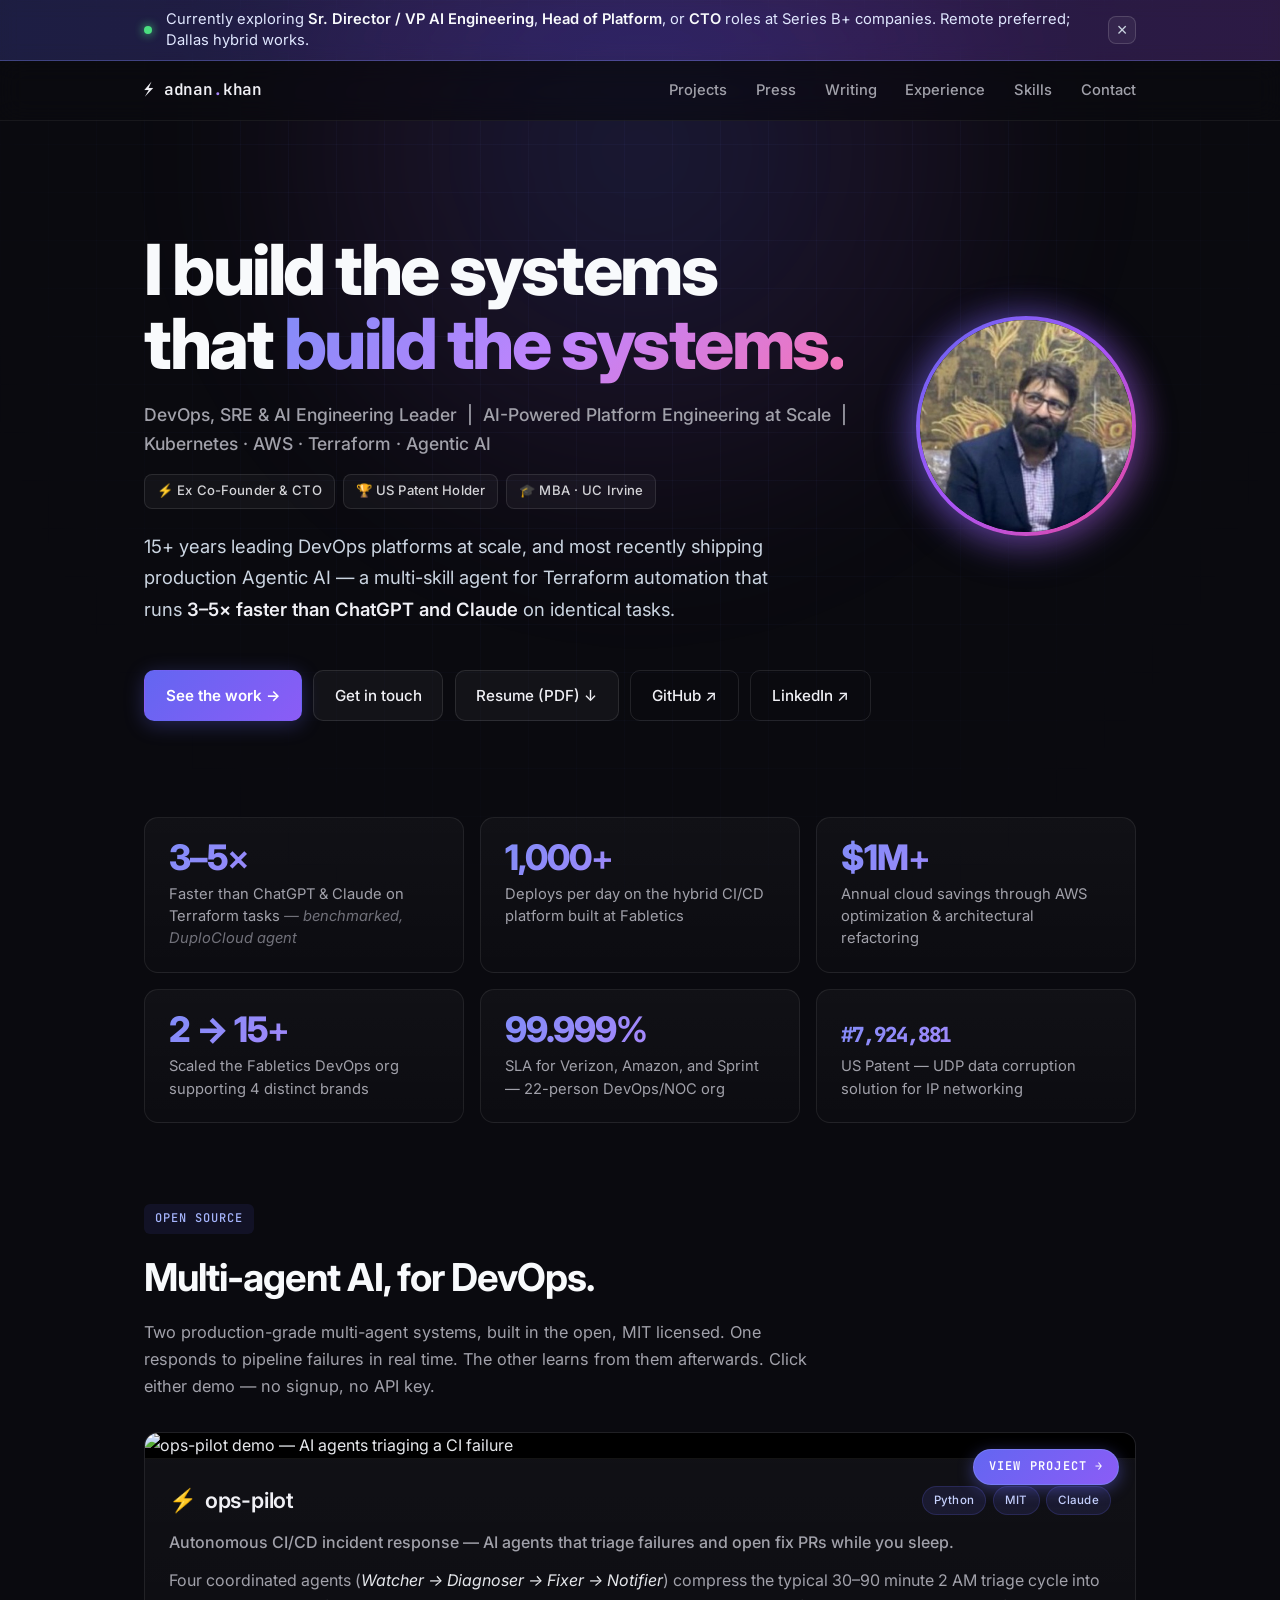
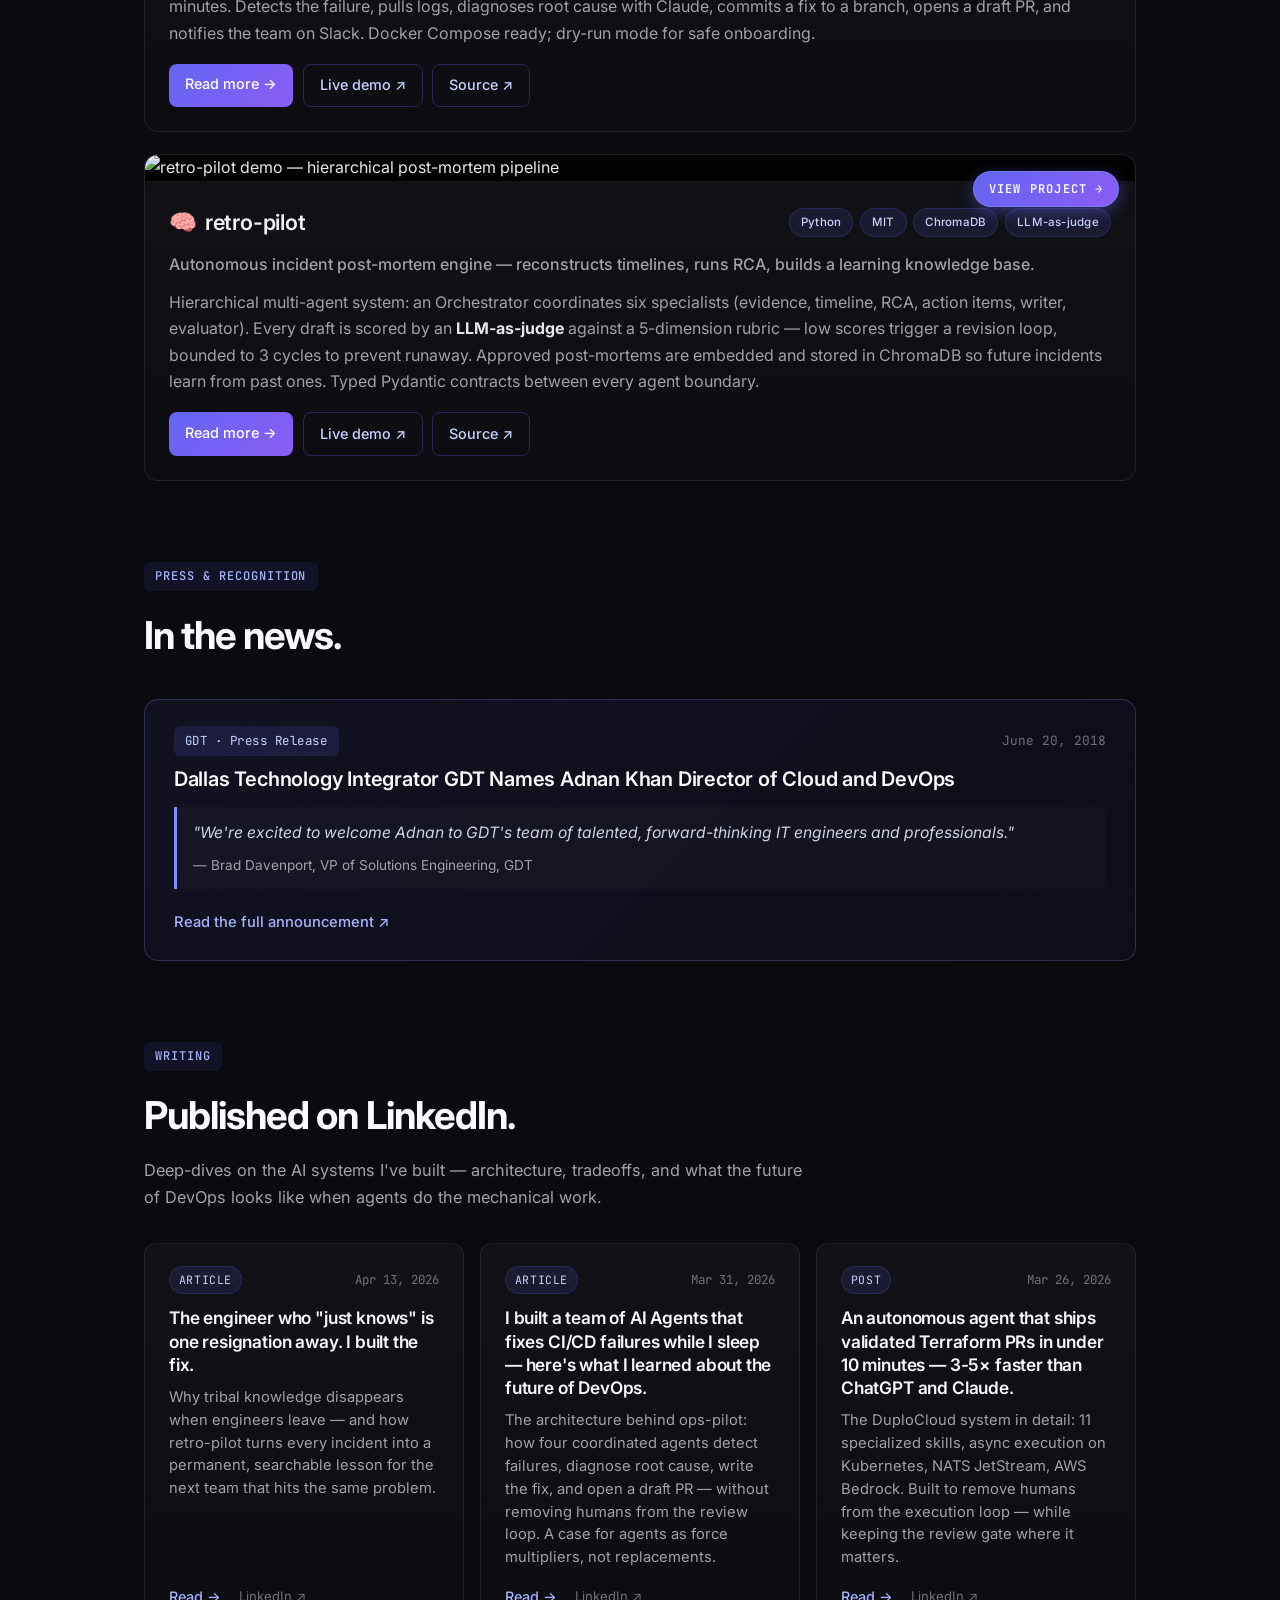
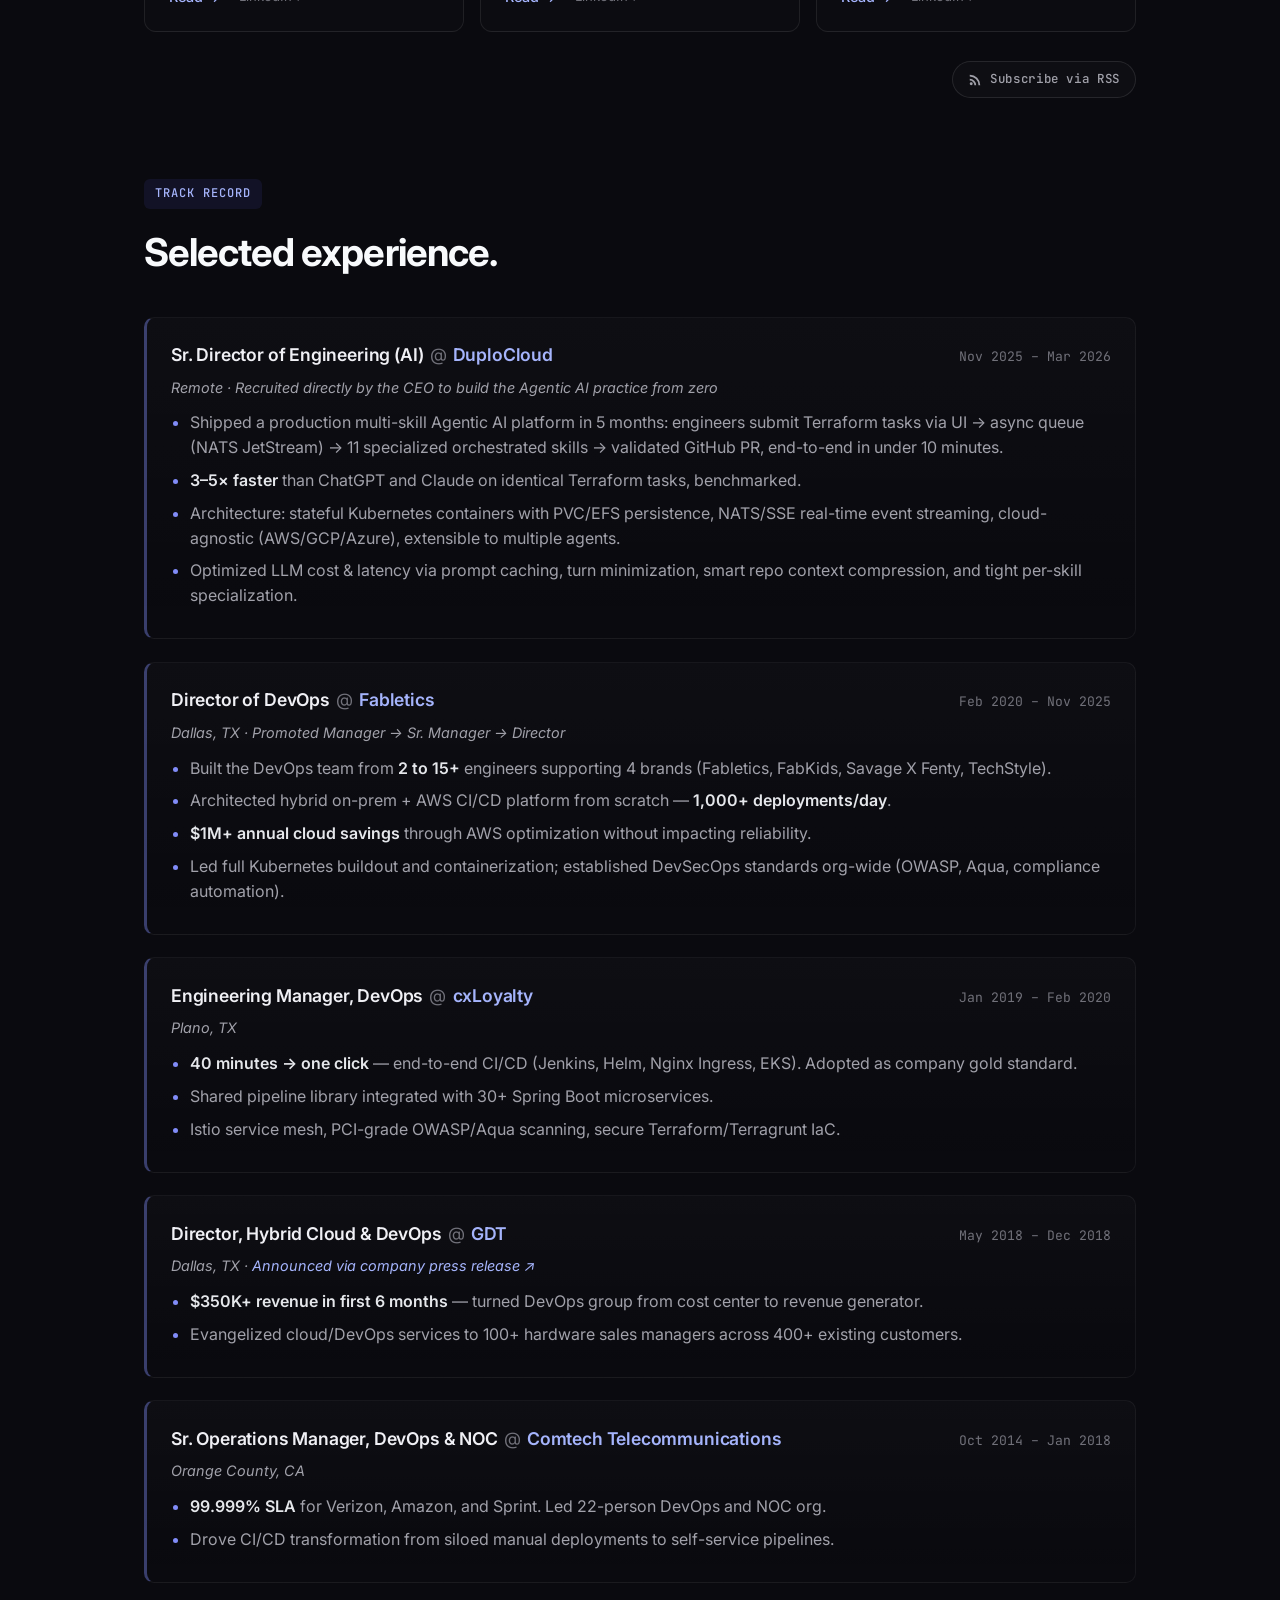
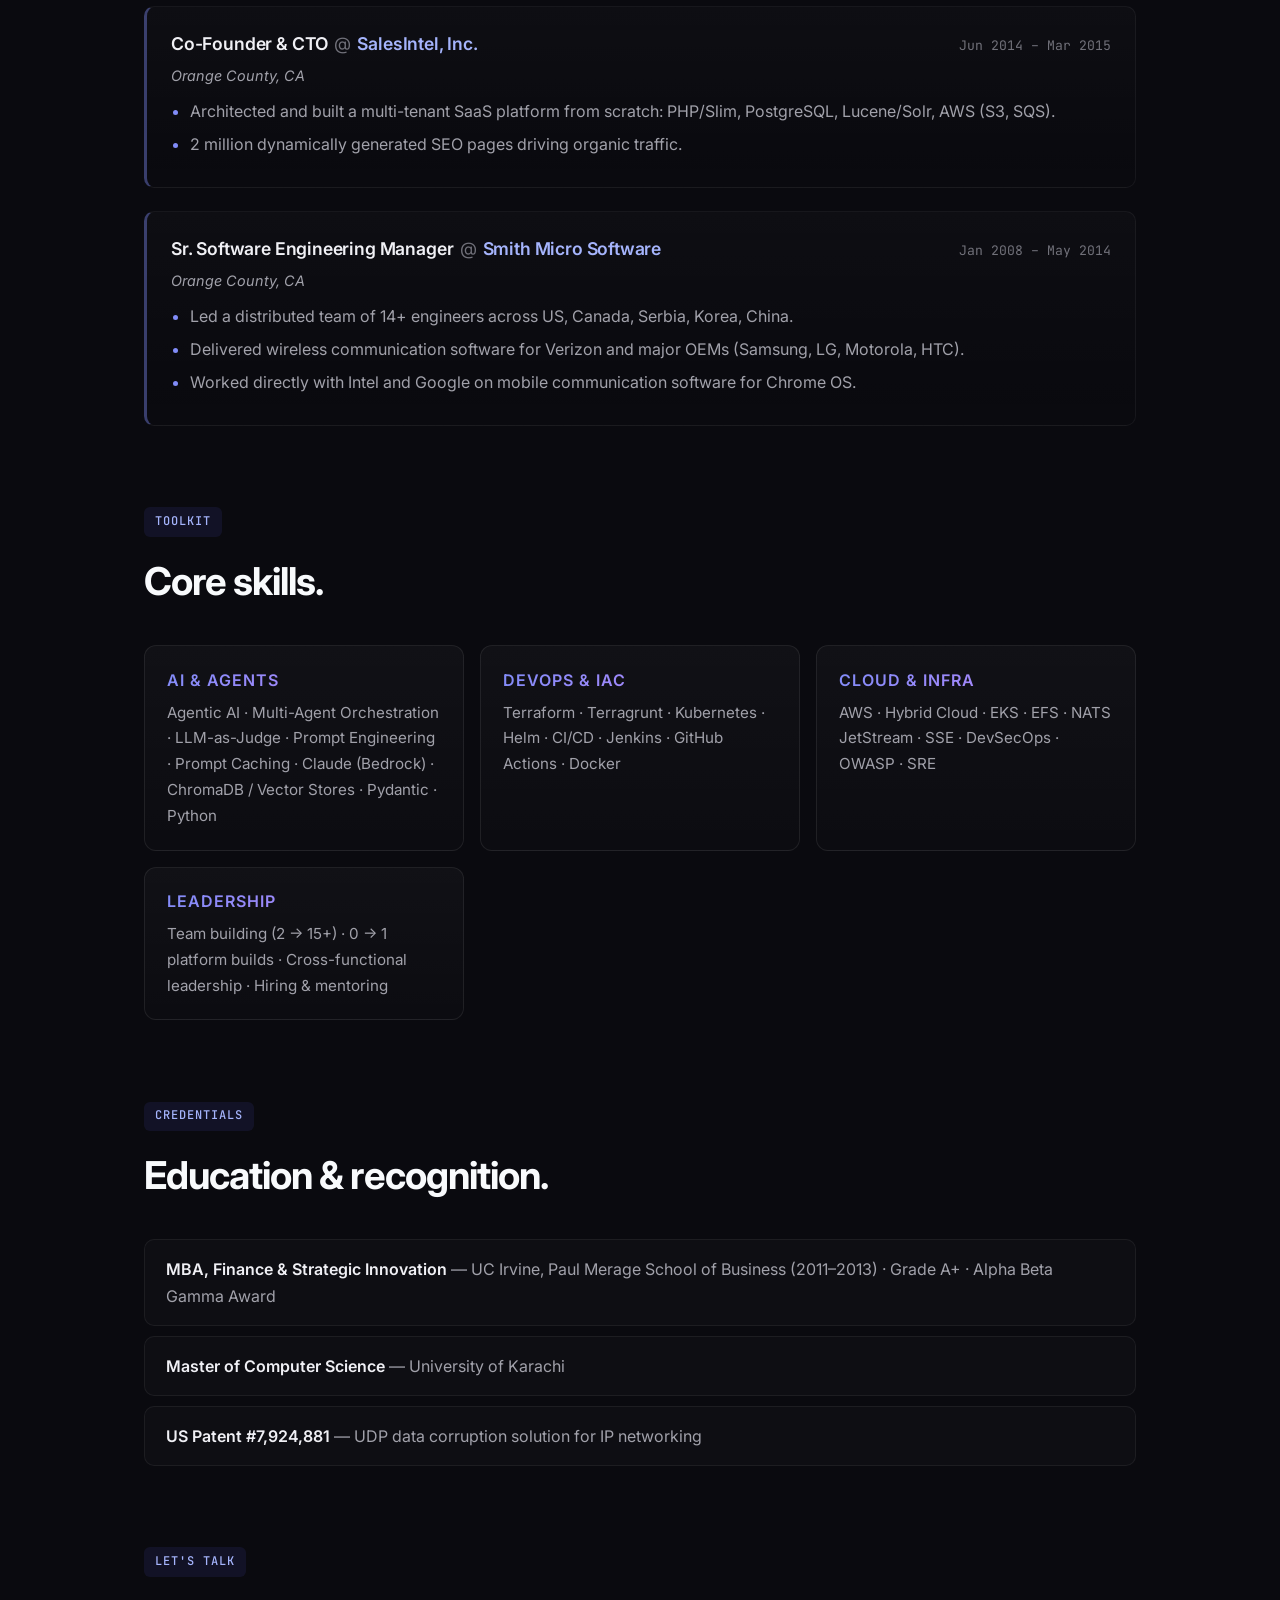
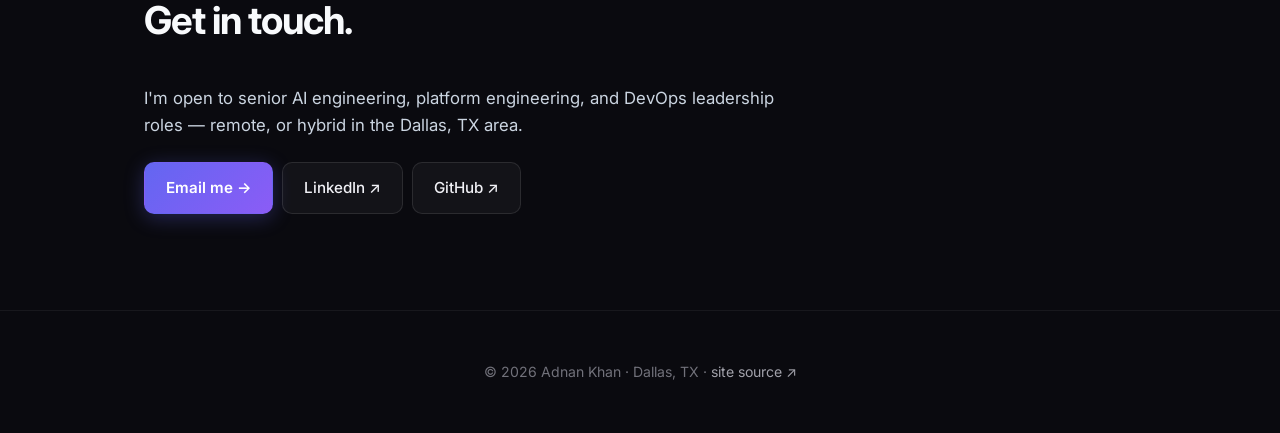
==== commit 5d82a232: "Add RSS 2.0 feed at /writing/rss.xml - /writing/rss.xml covers all three articles (newest-first) wit" ====
--- a/index.html
+++ b/index.html
@@ -31,6 +31,7 @@
 <link rel="preconnect" href="https://fonts.gstatic.com" crossorigin />
 <link href="https://fonts.googleapis.com/css2?family=Inter:wght@400;500;600;700;800&family=JetBrains+Mono:wght@400;500&display=swap" rel="stylesheet" />
 <link rel="stylesheet" href="style.css" />
+<link rel="alternate" type="application/rss+xml" title="Adnan Khan — Writing" href="/writing/rss.xml" />
 
 <script type="application/ld+json">
 {
@@ -89,7 +90,7 @@
       "description": "Autonomous CI/CD incident response - AI agents that triage failures and open fix PRs.",
       "applicationCategory": "DeveloperApplication",
       "operatingSystem": "Linux, macOS",
-      "url": "https://adnanafik.github.io/ops-pilot/",
+      "url": "https://ops-pilot.adnankhan.me/",
       "codeRepository": "https://github.com/adnanafik/ops-pilot",
       "programmingLanguage": "Python",
       "license": "https://opensource.org/licenses/MIT",
@@ -101,7 +102,7 @@
       "description": "Autonomous incident post-mortem engine - reconstructs timelines, runs RCA, builds a learning knowledge base.",
       "applicationCategory": "DeveloperApplication",
       "operatingSystem": "Linux, macOS",
-      "url": "https://adnanafik.github.io/retro-pilot",
+      "url": "https://retro-pilot.adnankhan.me",
       "codeRepository": "https://github.com/adnanafik/retro-pilot",
       "programmingLanguage": "Python",
       "license": "https://opensource.org/licenses/MIT",
@@ -234,7 +235,7 @@
       </p>
       <div class="project-links">
         <a class="link-btn" href="/projects/ops-pilot/">Read more →</a>
-        <a class="link-btn link-btn-ghost" href="https://adnanafik.github.io/ops-pilot/" target="_blank" rel="noopener">Live demo ↗</a>
+        <a class="link-btn link-btn-ghost" href="https://ops-pilot.adnankhan.me/" target="_blank" rel="noopener">Live demo ↗</a>
         <a class="link-btn link-btn-ghost" href="https://github.com/adnanafik/ops-pilot" target="_blank" rel="noopener">Source ↗</a>
       </div>
     </div>
@@ -261,7 +262,7 @@
       </p>
       <div class="project-links">
         <a class="link-btn" href="/projects/retro-pilot/">Read more →</a>
-        <a class="link-btn link-btn-ghost" href="https://adnanafik.github.io/retro-pilot" target="_blank" rel="noopener">Live demo ↗</a>
+        <a class="link-btn link-btn-ghost" href="https://retro-pilot.adnankhan.me" target="_blank" rel="noopener">Live demo ↗</a>
         <a class="link-btn link-btn-ghost" href="https://github.com/adnanafik/retro-pilot" target="_blank" rel="noopener">Source ↗</a>
       </div>
     </div>
@@ -353,6 +354,13 @@
         <a class="writing-link-secondary" href="https://www.linkedin.com/posts/passionateforinnovation_agenticai-terraform-iac-activity-7442589323750854657-tFg2" target="_blank" rel="noopener">LinkedIn ↗</a>
       </div>
     </article>
+  </div>
+
+  <div class="writing-rss">
+    <a href="/writing/rss.xml" title="Subscribe via RSS">
+      <svg class="rss-icon" viewBox="0 0 24 24" fill="currentColor" aria-hidden="true"><circle cx="5.5" cy="18.5" r="2.5"/><path d="M3 10v3a8 8 0 0 1 8 8h3A11 11 0 0 0 3 10z"/><path d="M3 3v3a15 15 0 0 1 15 15h3A18 18 0 0 0 3 3z"/></svg>
+      Subscribe via RSS
+    </a>
   </div>
 </section>
 
--- a/style.css
+++ b/style.css
@@ -478,6 +478,35 @@
 }
 .writing-link-secondary:hover { color: #a5b4fc; text-decoration: none; }
 .writing-card:hover .writing-link { color: #c7d2fe; }
+.writing-rss {
+  margin-top: 1.8rem;
+  text-align: right;
+}
+.writing-rss a {
+  display: inline-flex;
+  align-items: center;
+  gap: 0.5rem;
+  font-family: 'JetBrains Mono', monospace;
+  font-size: 0.78rem;
+  font-weight: 500;
+  letter-spacing: 0.05em;
+  color: #a1a1aa;
+  padding: 0.45rem 0.95rem;
+  border: 1px solid rgba(255, 255, 255, 0.1);
+  border-radius: 999px;
+  background: rgba(255, 255, 255, 0.02);
+  transition: color 0.2s ease, border-color 0.2s ease, background 0.2s ease;
+}
+.writing-rss a:hover {
+  color: #fb923c;
+  border-color: rgba(251, 146, 60, 0.4);
+  background: rgba(251, 146, 60, 0.08);
+  text-decoration: none;
+}
+.rss-icon {
+  width: 14px;
+  height: 14px;
+}
 
 /* ---------- Experience timeline ---------- */
 .role {
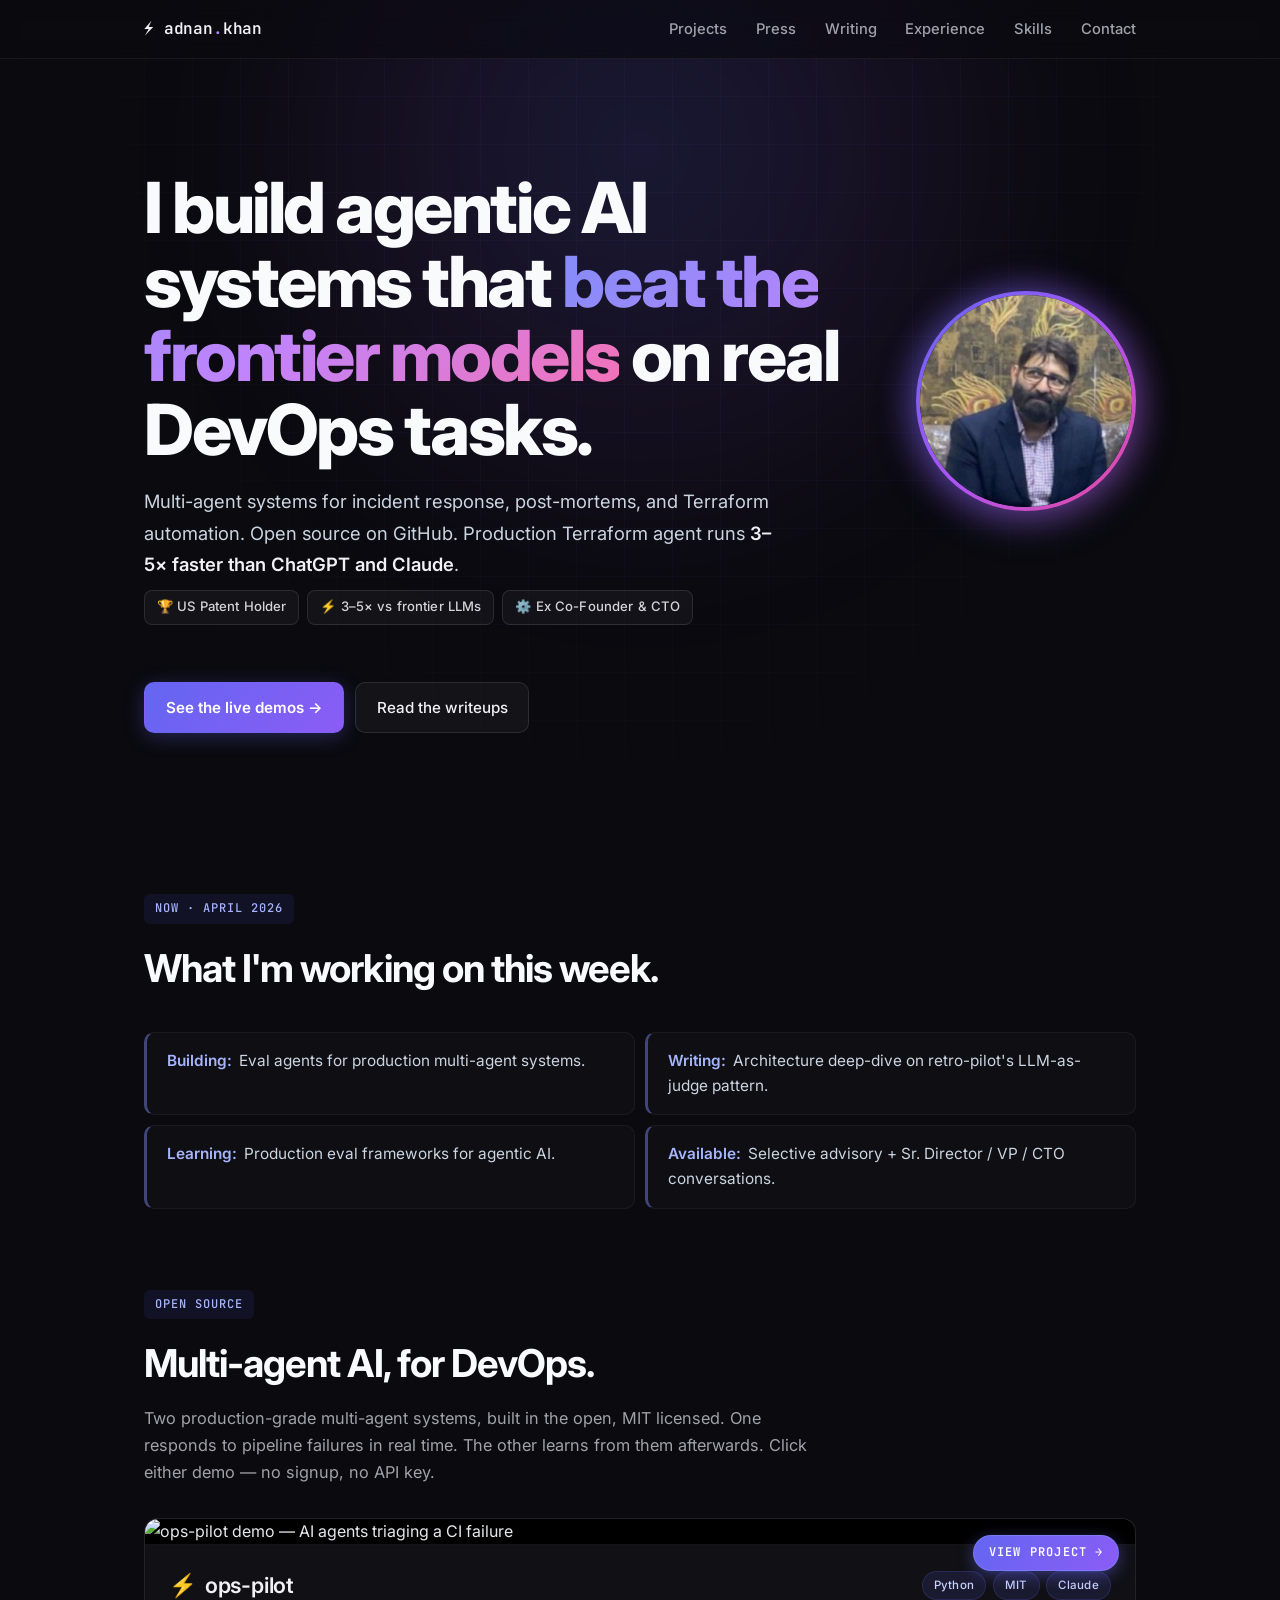
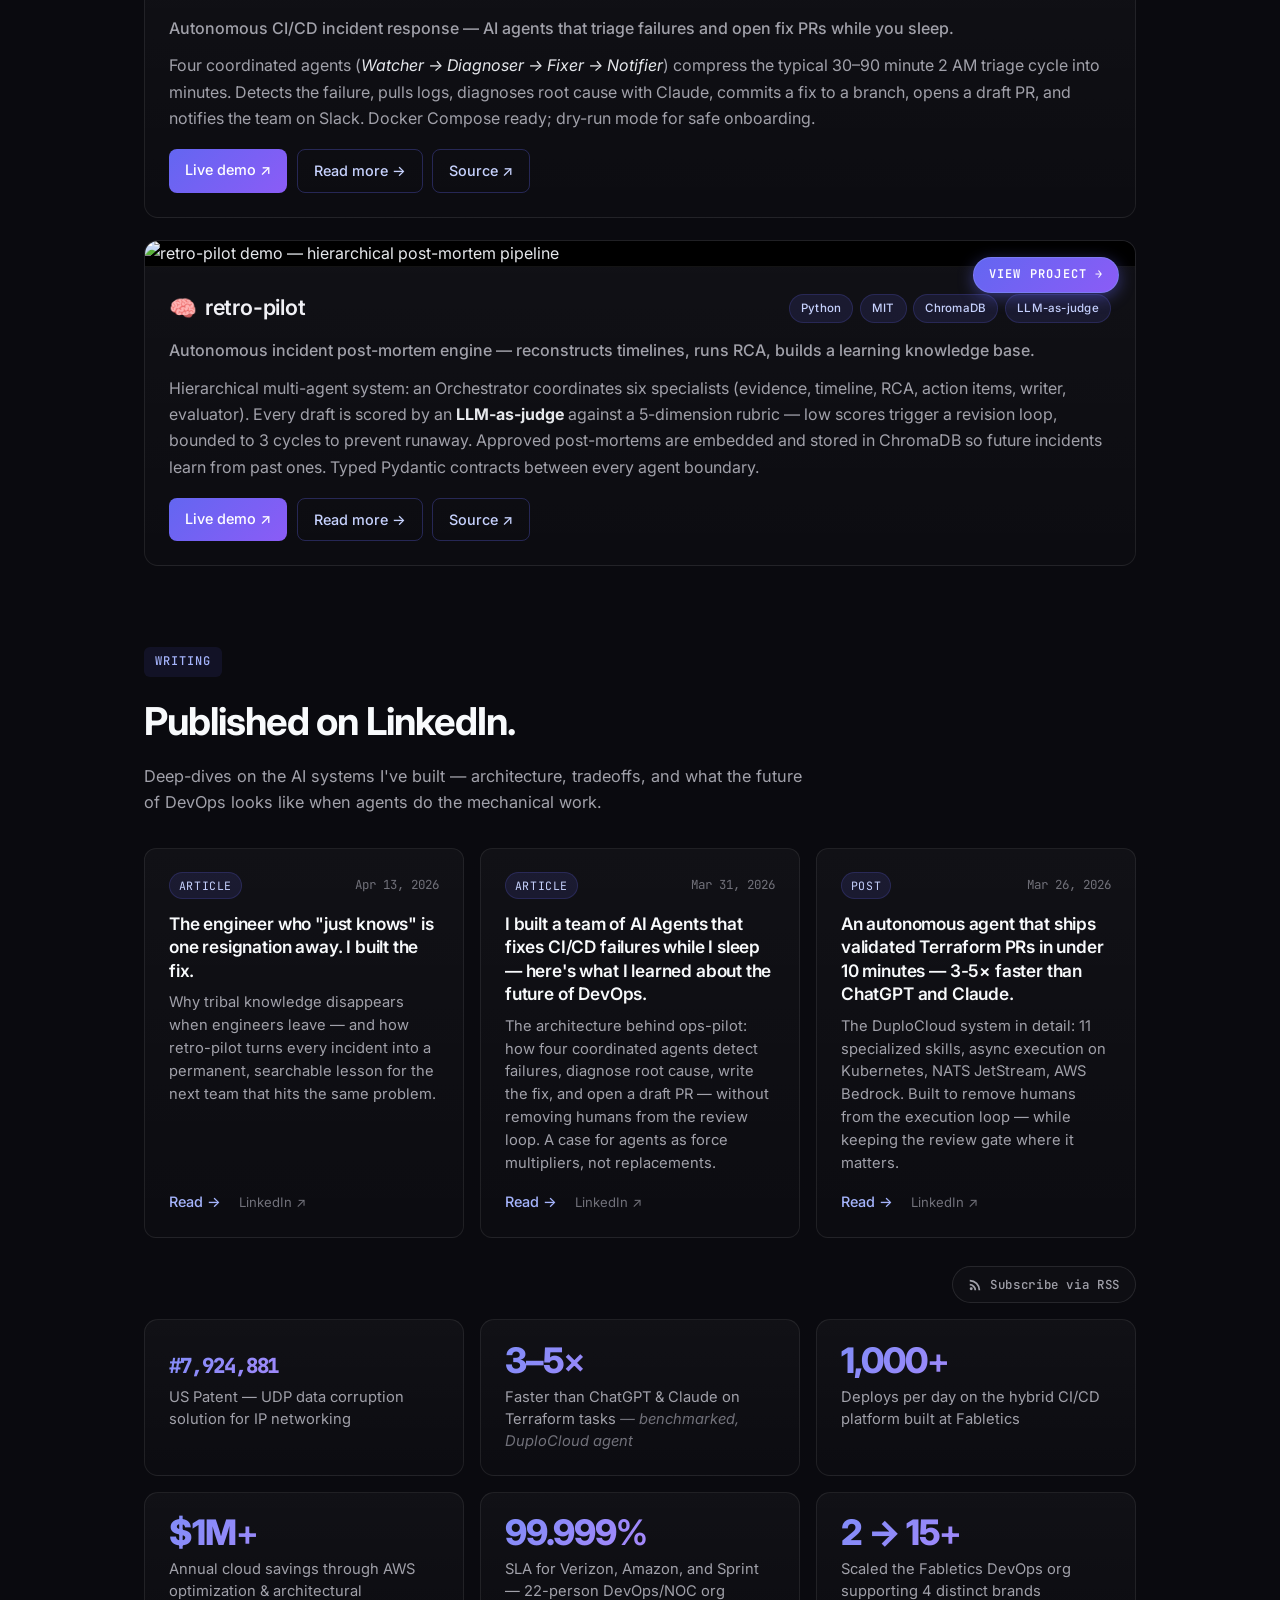
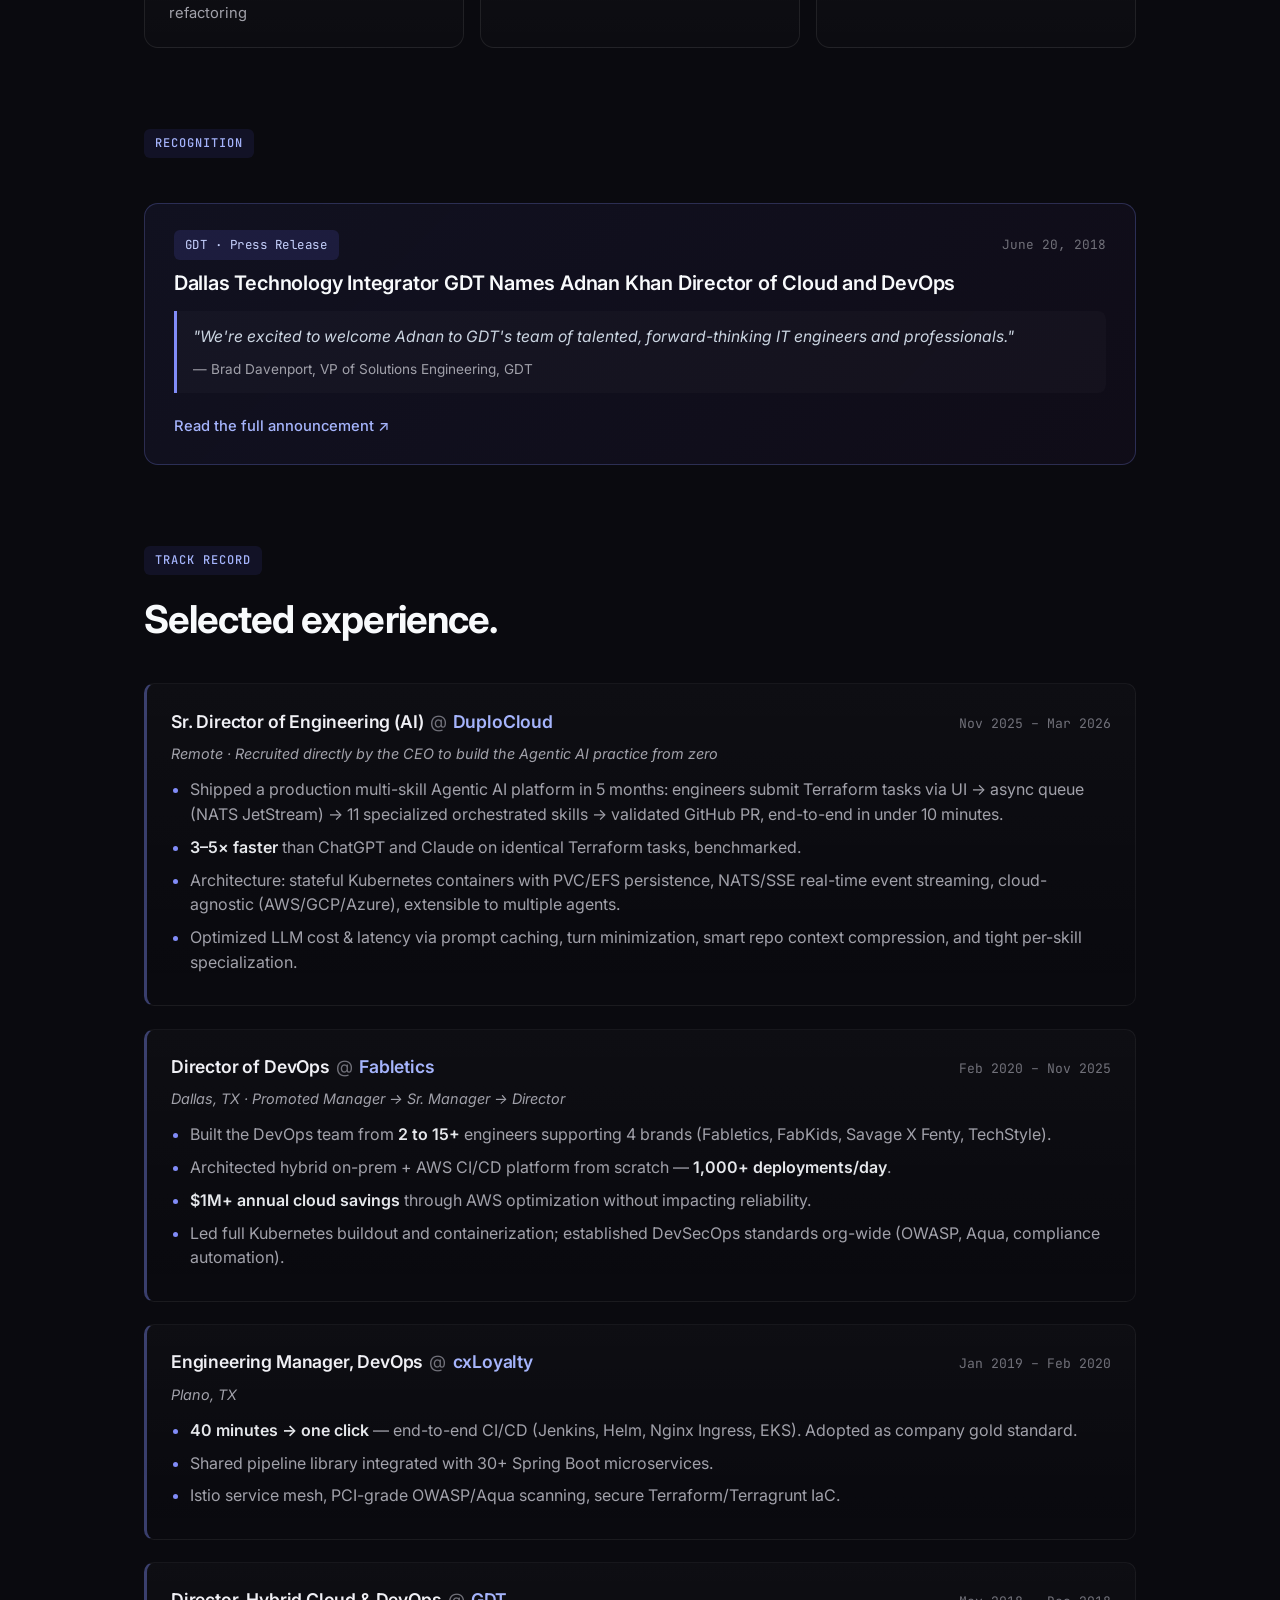
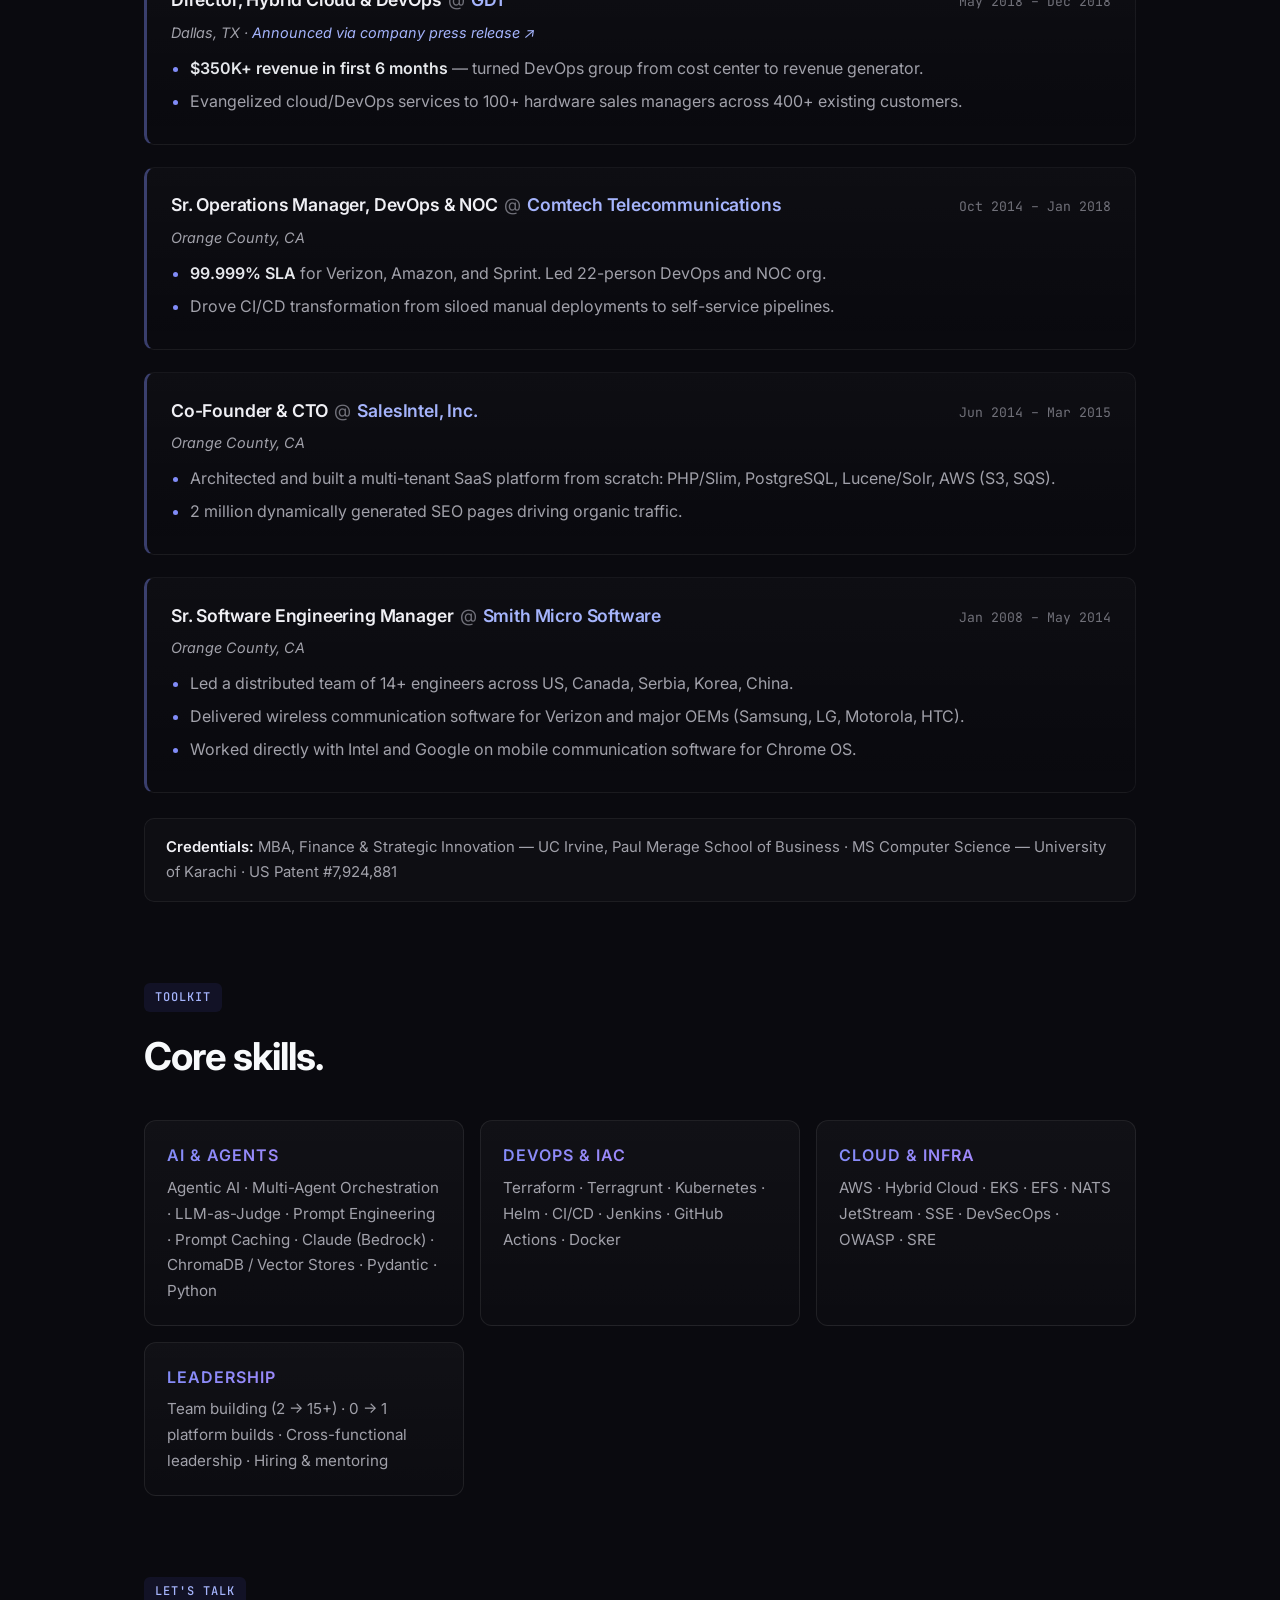
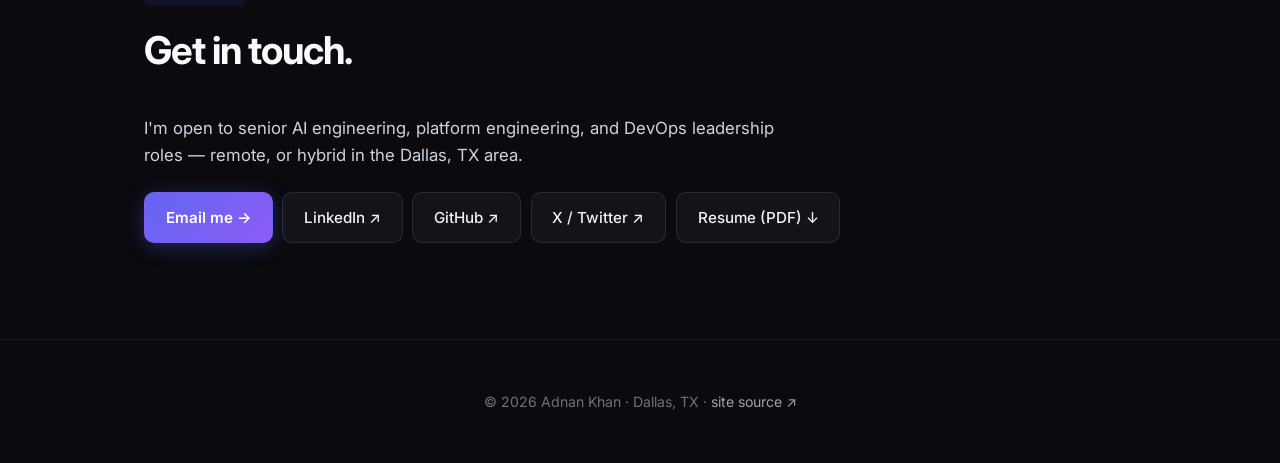
==== commit 944fd977: "Reposition homepage: builder-in-public over job-seeker Hero now leads with the agentic-AI thesis ("b" ====
--- a/index.html
+++ b/index.html
@@ -5,14 +5,14 @@
 <meta name="viewport" content="width=device-width, initial-scale=1.0" />
 <meta name="google-site-verification" content="Z-JYiNsjCwOv4hasa01Oau8nX3NS-mA8CQVtBiay3i8" />
 <title>Adnan Khan — AI Engineering Leader · DevSecOps · Agentic AI</title>
-<meta name="description" content="DevOps, SRE &amp; AI Engineering Leader. 15+ years building platforms at scale. Most recently shipped production Agentic AI — 3–5× faster than ChatGPT and Claude on Terraform tasks. US patent holder." />
+<meta name="description" content="Production agentic AI systems for DevOps. Multi-agent incident response, post-mortems, and Terraform automation — 3–5× faster than ChatGPT and Claude. Open source on GitHub. US patent holder." />
 
 <link rel="canonical" href="https://adnankhan.me/" />
 
 <meta property="og:type" content="website" />
 <meta property="og:site_name" content="Adnan Khan" />
-<meta property="og:title" content="Adnan Khan — AI &amp; Platform Engineering Leader" />
-<meta property="og:description" content="I build the systems that build the systems. Production Agentic AI, 1000+ deploys/day, $1M+ cloud savings, US patent." />
+<meta property="og:title" content="Adnan Khan — Agentic AI for DevOps" />
+<meta property="og:description" content="I build agentic AI systems that beat the frontier models on real DevOps tasks. Multi-agent incident response, post-mortems, Terraform automation. Open source." />
 <meta property="og:url" content="https://adnankhan.me/" />
 <meta property="og:image" content="https://adnankhan.me/assets/og-home.png" />
 <meta property="og:image:width" content="1200" />
@@ -20,8 +20,8 @@
 <meta property="og:image:alt" content="Adnan Khan — AI &amp; Platform Engineering Leader" />
 
 <meta name="twitter:card" content="summary_large_image" />
-<meta name="twitter:title" content="Adnan Khan — AI &amp; Platform Engineering Leader" />
-<meta name="twitter:description" content="I build the systems that build the systems. Production Agentic AI, 1000+ deploys/day, $1M+ cloud savings, US patent." />
+<meta name="twitter:title" content="Adnan Khan — Agentic AI for DevOps" />
+<meta name="twitter:description" content="I build agentic AI systems that beat the frontier models on real DevOps tasks. Multi-agent incident response, post-mortems, Terraform automation. Open source." />
 <meta name="twitter:image" content="https://adnankhan.me/assets/og-home.png" />
 
 <link rel="icon" type="image/svg+xml" href="data:image/svg+xml,%3Csvg xmlns='http://www.w3.org/2000/svg' viewBox='0 0 100 100'%3E%3Ctext y='.9em' font-size='90'%3E%E2%9A%A1%3C/text%3E%3C/svg%3E" />
@@ -53,7 +53,8 @@
       },
       "sameAs": [
         "https://www.linkedin.com/in/passionateforinnovation/",
-        "https://github.com/adnanafik"
+        "https://github.com/adnanafik",
+        "https://twitter.com/Adnanafikhan"
       ],
       "alumniOf": [
         {
@@ -111,18 +112,11 @@
   ]
 }
 </script>
+
+<!-- Analytics (Plausible — cookie-free, no banner required) -->
+<script defer data-domain="adnankhan.me" src="https://plausible.io/js/script.outbound-links.tagged-events.js"></script>
 </head>
 <body>
-
-<div id="availability-ribbon" class="ribbon" role="region" aria-label="Availability notice" hidden>
-  <div class="ribbon-inner">
-    <span class="ribbon-dot" aria-hidden="true"></span>
-    <p class="ribbon-text">
-      Currently exploring <strong>Sr. Director / VP AI Engineering</strong>, <strong>Head of Platform</strong>, or <strong>CTO</strong> roles at Series B+ companies. Remote preferred; Dallas hybrid works.
-    </p>
-    <button type="button" class="ribbon-close" aria-label="Dismiss availability notice">×</button>
-  </div>
-</div>
 
 <div class="bg-grid" aria-hidden="true"></div>
 <div class="bg-glow" aria-hidden="true"></div>
@@ -144,18 +138,17 @@
 <header class="hero" id="top">
   <div class="container hero-inner">
     <div class="hero-text">
-      <h1>I build the systems<br/>that <span class="grad">build the systems.</span></h1>
-      <p class="tagline">DevOps, SRE &amp; AI Engineering Leader &nbsp;|&nbsp; AI-Powered Platform Engineering at Scale &nbsp;|&nbsp; Kubernetes · AWS · Terraform · Agentic AI</p>
+      <h1>I build agentic AI systems that <span class="grad">beat the frontier models</span> on real DevOps tasks.</h1>
+      <p class="pitch">
+        Multi-agent systems for incident response, post-mortems, and Terraform automation.
+        Open source on GitHub. Production Terraform agent runs
+        <strong>3–5× faster than ChatGPT and Claude</strong>.
+      </p>
       <div class="badges">
-        <span class="badge">⚡ Ex Co-Founder &amp; CTO</span>
         <span class="badge">🏆 US Patent Holder</span>
-        <span class="badge">🎓 MBA · UC Irvine</span>
-      </div>
-      <p class="pitch">
-        15+ years leading DevOps platforms at scale, and most recently shipping production
-        Agentic AI — a multi-skill agent for Terraform automation that runs
-        <strong>3–5× faster than ChatGPT and Claude</strong> on identical tasks.
-      </p>
+        <span class="badge">⚡ 3–5× vs frontier LLMs</span>
+        <span class="badge">⚙️ Ex Co-Founder &amp; CTO</span>
+      </div>
     </div>
     <div class="hero-photo">
       <div class="photo-ring">
@@ -165,44 +158,26 @@
   </div>
   <div class="container">
     <div class="cta">
-      <a class="btn btn-primary" href="#projects">See the work →</a>
-      <a class="btn" href="mailto:adnan@adnankhan.me">Get in touch</a>
-      <a class="btn" href="cv.pdf" target="_blank" rel="noopener">Resume (PDF) ↓</a>
-      <a class="btn btn-ghost" href="https://github.com/adnanafik" target="_blank" rel="noopener">GitHub ↗</a>
-      <a class="btn btn-ghost" href="https://linkedin.com/in/passionateforinnovation" target="_blank" rel="noopener">LinkedIn ↗</a>
+      <a class="btn btn-primary" href="#projects">See the live demos →</a>
+      <a class="btn" href="#writing">Read the writeups</a>
     </div>
   </div>
 </header>
 
 <main class="container">
 
-<section id="highlights">
-  <div class="grid">
-    <div class="card stat">
-      <div class="stat-num">3–5<span class="times">×</span></div>
-      <div class="stat-label">Faster than ChatGPT &amp; Claude on Terraform tasks <span class="muted">— benchmarked, DuploCloud agent</span></div>
-    </div>
-    <div class="card stat">
-      <div class="stat-num">1,000<span class="times">+</span></div>
-      <div class="stat-label">Deploys per day on the hybrid CI/CD platform built at Fabletics</div>
-    </div>
-    <div class="card stat">
-      <div class="stat-num">$1M<span class="times">+</span></div>
-      <div class="stat-label">Annual cloud savings through AWS optimization &amp; architectural refactoring</div>
-    </div>
-    <div class="card stat">
-      <div class="stat-num">2 → 15<span class="times">+</span></div>
-      <div class="stat-label">Scaled the Fabletics DevOps org supporting 4 distinct brands</div>
-    </div>
-    <div class="card stat">
-      <div class="stat-num">99.999<span class="times">%</span></div>
-      <div class="stat-label">SLA for Verizon, Amazon, and Sprint — 22-person DevOps/NOC org</div>
-    </div>
-    <div class="card stat">
-      <div class="stat-num"><span class="mono">#7,924,881</span></div>
-      <div class="stat-label">US Patent — UDP data corruption solution for IP networking</div>
-    </div>
-  </div>
+<!-- NOW: edit me weekly. Last updated 2026-04-30. -->
+<section id="now">
+  <div class="section-head">
+    <span class="kicker">Now · April 2026</span>
+    <h2>What I'm working on this week.</h2>
+  </div>
+  <ul class="now-list">
+    <li><strong>Building:</strong> Eval agents for production multi-agent systems.</li>
+    <li><strong>Writing:</strong> Architecture deep-dive on retro-pilot's LLM-as-judge pattern.</li>
+    <li><strong>Learning:</strong> Production eval frameworks for agentic AI.</li>
+    <li><strong>Available:</strong> Selective advisory + Sr. Director / VP / CTO conversations.</li>
+  </ul>
 </section>
 
 <section id="projects">
@@ -234,8 +209,8 @@
         notifies the team on Slack. Docker Compose ready; dry-run mode for safe onboarding.
       </p>
       <div class="project-links">
-        <a class="link-btn" href="/projects/ops-pilot/">Read more →</a>
-        <a class="link-btn link-btn-ghost" href="https://ops-pilot.adnankhan.me/" target="_blank" rel="noopener">Live demo ↗</a>
+        <a class="link-btn" href="https://ops-pilot.adnankhan.me/" target="_blank" rel="noopener">Live demo ↗</a>
+        <a class="link-btn link-btn-ghost" href="/projects/ops-pilot/">Read more →</a>
         <a class="link-btn link-btn-ghost" href="https://github.com/adnanafik/ops-pilot" target="_blank" rel="noopener">Source ↗</a>
       </div>
     </div>
@@ -261,31 +236,12 @@
         contracts between every agent boundary.
       </p>
       <div class="project-links">
-        <a class="link-btn" href="/projects/retro-pilot/">Read more →</a>
-        <a class="link-btn link-btn-ghost" href="https://retro-pilot.adnankhan.me" target="_blank" rel="noopener">Live demo ↗</a>
+        <a class="link-btn" href="https://retro-pilot.adnankhan.me" target="_blank" rel="noopener">Live demo ↗</a>
+        <a class="link-btn link-btn-ghost" href="/projects/retro-pilot/">Read more →</a>
         <a class="link-btn link-btn-ghost" href="https://github.com/adnanafik/retro-pilot" target="_blank" rel="noopener">Source ↗</a>
       </div>
     </div>
   </article>
-</section>
-
-<section id="press">
-  <div class="section-head">
-    <span class="kicker">Press &amp; Recognition</span>
-    <h2>In the news.</h2>
-  </div>
-  <a class="press-card" href="https://gdt.com/news/dallas-technology-integrator-gdt-names-adnan-khan-director-of-cloud-and-devops/" target="_blank" rel="noopener">
-    <div class="press-meta">
-      <span class="press-source">GDT · Press Release</span>
-      <span class="press-date">June 20, 2018</span>
-    </div>
-    <h3 class="press-title">Dallas Technology Integrator GDT Names Adnan Khan Director of Cloud and DevOps</h3>
-    <blockquote class="press-quote">
-      "We're excited to welcome Adnan to GDT's team of talented, forward-thinking IT engineers and professionals."
-      <cite>— Brad Davenport, VP of Solutions Engineering, GDT</cite>
-    </blockquote>
-    <span class="press-link">Read the full announcement ↗</span>
-  </a>
 </section>
 
 <section id="writing">
@@ -364,6 +320,53 @@
   </div>
 </section>
 
+<section id="highlights">
+  <div class="grid">
+    <div class="card stat">
+      <div class="stat-num"><span class="mono">#7,924,881</span></div>
+      <div class="stat-label">US Patent — UDP data corruption solution for IP networking</div>
+    </div>
+    <div class="card stat">
+      <div class="stat-num">3–5<span class="times">×</span></div>
+      <div class="stat-label">Faster than ChatGPT &amp; Claude on Terraform tasks <span class="muted">— benchmarked, DuploCloud agent</span></div>
+    </div>
+    <div class="card stat">
+      <div class="stat-num">1,000<span class="times">+</span></div>
+      <div class="stat-label">Deploys per day on the hybrid CI/CD platform built at Fabletics</div>
+    </div>
+    <div class="card stat">
+      <div class="stat-num">$1M<span class="times">+</span></div>
+      <div class="stat-label">Annual cloud savings through AWS optimization &amp; architectural refactoring</div>
+    </div>
+    <div class="card stat">
+      <div class="stat-num">99.999<span class="times">%</span></div>
+      <div class="stat-label">SLA for Verizon, Amazon, and Sprint — 22-person DevOps/NOC org</div>
+    </div>
+    <div class="card stat">
+      <div class="stat-num">2 → 15<span class="times">+</span></div>
+      <div class="stat-label">Scaled the Fabletics DevOps org supporting 4 distinct brands</div>
+    </div>
+  </div>
+</section>
+
+<section id="press">
+  <div class="section-head">
+    <span class="kicker">Recognition</span>
+  </div>
+  <a class="press-card" href="https://gdt.com/news/dallas-technology-integrator-gdt-names-adnan-khan-director-of-cloud-and-devops/" target="_blank" rel="noopener">
+    <div class="press-meta">
+      <span class="press-source">GDT · Press Release</span>
+      <span class="press-date">June 20, 2018</span>
+    </div>
+    <h3 class="press-title">Dallas Technology Integrator GDT Names Adnan Khan Director of Cloud and DevOps</h3>
+    <blockquote class="press-quote">
+      "We're excited to welcome Adnan to GDT's team of talented, forward-thinking IT engineers and professionals."
+      <cite>— Brad Davenport, VP of Solutions Engineering, GDT</cite>
+    </blockquote>
+    <span class="press-link">Read the full announcement ↗</span>
+  </a>
+</section>
+
 <section id="experience">
   <div class="section-head">
     <span class="kicker">Track Record</span>
@@ -459,6 +462,13 @@
       <li>Worked directly with Intel and Google on mobile communication software for Chrome OS.</li>
     </ul>
   </article>
+
+  <p class="role-credentials">
+    <strong>Credentials:</strong>
+    MBA, Finance &amp; Strategic Innovation — UC Irvine, Paul Merage School of Business ·
+    MS Computer Science — University of Karachi ·
+    US Patent #7,924,881
+  </p>
 </section>
 
 <section id="skills">
@@ -484,18 +494,6 @@
       <p>Team building (2 → 15+) · 0 → 1 platform builds · Cross-functional leadership · Hiring &amp; mentoring</p>
     </div>
   </div>
-</section>
-
-<section id="education">
-  <div class="section-head">
-    <span class="kicker">Credentials</span>
-    <h2>Education &amp; recognition.</h2>
-  </div>
-  <ul class="edu-list">
-    <li><strong>MBA, Finance &amp; Strategic Innovation</strong> — UC Irvine, Paul Merage School of Business (2011–2013) · Grade A+ · Alpha Beta Gamma Award</li>
-    <li><strong>Master of Computer Science</strong> — University of Karachi</li>
-    <li><strong>US Patent #7,924,881</strong> — UDP data corruption solution for IP networking</li>
-  </ul>
 </section>
 
 <section id="contact">
@@ -508,9 +506,11 @@
     remote, or hybrid in the Dallas, TX area.
   </p>
   <div class="contact-links">
-    <a href="mailto:adnan@adnankhan.me" class="btn btn-primary">Email me →</a>
+    <a href="mailto:adnan@adnankhan.me" class="btn btn-primary plausible-event-name=Email+Click">Email me →</a>
     <a href="https://linkedin.com/in/passionateforinnovation" target="_blank" rel="noopener" class="btn">LinkedIn ↗</a>
     <a href="https://github.com/adnanafik" target="_blank" rel="noopener" class="btn">GitHub ↗</a>
+    <a href="https://twitter.com/Adnanafikhan" target="_blank" rel="noopener" class="btn">X / Twitter ↗</a>
+    <a href="cv.pdf" target="_blank" rel="noopener" class="btn">Resume (PDF) ↓</a>
   </div>
 </section>
 
@@ -524,21 +524,5 @@
 
 <script>document.getElementById('year').textContent = new Date().getFullYear();</script>
 
-<script>
-(function () {
-  // Bump the version suffix to re-show the ribbon after the message changes.
-  var KEY = 'availability-ribbon-dismissed-v1';
-  var ribbon = document.getElementById('availability-ribbon');
-  if (!ribbon) return;
-  var dismissed = false;
-  try { dismissed = localStorage.getItem(KEY) === '1'; } catch (e) {}
-  if (!dismissed) ribbon.hidden = false;
-  ribbon.querySelector('.ribbon-close').addEventListener('click', function () {
-    ribbon.hidden = true;
-    try { localStorage.setItem(KEY, '1'); } catch (e) {}
-  });
-})();
-</script>
-
 </body>
 </html>
--- a/style.css
+++ b/style.css
@@ -18,45 +18,6 @@
   overflow-x: hidden;
 }
 
-/* ---------- Availability ribbon ---------- */
-.ribbon {
-  position: relative; z-index: 60;
-  background: linear-gradient(90deg, rgba(99, 102, 241, 0.22), rgba(168, 85, 247, 0.22));
-  border-bottom: 1px solid rgba(129, 140, 248, 0.35);
-  backdrop-filter: blur(10px) saturate(160%);
-  -webkit-backdrop-filter: blur(10px) saturate(160%);
-}
-.ribbon-inner {
-  max-width: 1040px; margin: 0 auto; padding: 0.55rem 1.5rem;
-  display: flex; align-items: center; gap: 0.9rem;
-  color: #e0e7ff; font-size: 0.92rem; line-height: 1.45;
-}
-.ribbon-dot {
-  flex-shrink: 0; width: 8px; height: 8px; border-radius: 50%;
-  background: #4ade80; box-shadow: 0 0 10px #4ade80;
-  animation: pulse 2s ease-in-out infinite;
-}
-.ribbon-text { margin: 0; flex: 1; }
-.ribbon-text strong { color: #f8fafc; font-weight: 600; }
-.ribbon-close {
-  flex-shrink: 0;
-  display: inline-flex; align-items: center; justify-content: center;
-  width: 28px; height: 28px;
-  border: 1px solid rgba(255, 255, 255, 0.15);
-  background: rgba(255, 255, 255, 0.05);
-  color: #cbd5e1; font-size: 1.15rem; line-height: 1;
-  border-radius: 8px; cursor: pointer;
-  transition: background 0.2s ease, color 0.2s ease, border-color 0.2s ease;
-}
-.ribbon-close:hover {
-  background: rgba(255, 255, 255, 0.12);
-  border-color: rgba(255, 255, 255, 0.3);
-  color: #fff;
-}
-@media (max-width: 640px) {
-  .ribbon-inner { padding: 0.55rem 1rem; font-size: 0.82rem; gap: 0.6rem; }
-}
-
 /* ---------- Animated background ---------- */
 .bg-grid {
   position: fixed; inset: 0; z-index: -2; pointer-events: none;
@@ -1082,6 +1043,47 @@
   .prose hr { margin: 1.8rem auto; }
 }
 
+/* ---------- Now section ---------- */
+.now-list {
+  list-style: none;
+  padding: 0;
+  margin: 1rem 0 0;
+  display: grid;
+  grid-template-columns: 1fr;
+  gap: 0.65rem;
+}
+@media (min-width: 720px) {
+  .now-list { grid-template-columns: repeat(2, 1fr); }
+}
+.now-list li {
+  padding: 1rem 1.25rem;
+  border-radius: 10px;
+  background: rgba(255, 255, 255, 0.02);
+  border: 1px solid rgba(255, 255, 255, 0.06);
+  border-left: 3px solid rgba(129, 140, 248, 0.45);
+  color: #cbd5e1;
+  font-size: 0.96rem;
+  line-height: 1.6;
+}
+.now-list li strong {
+  color: #a5b4fc;
+  font-weight: 600;
+  margin-right: 0.2rem;
+}
+
+/* ---------- Credentials line (Experience footer) ---------- */
+.role-credentials {
+  margin: 1.6rem 0 0;
+  padding: 1rem 1.3rem;
+  background: rgba(255, 255, 255, 0.02);
+  border: 1px solid rgba(255, 255, 255, 0.06);
+  border-radius: 10px;
+  color: #a1a1aa;
+  font-size: 0.93rem;
+  line-height: 1.65;
+}
+.role-credentials strong { color: #f0f0f5; font-weight: 600; }
+
 /* ---------- Footer ---------- */
 footer {
   margin-top: 6rem; padding: 2.5rem 0;
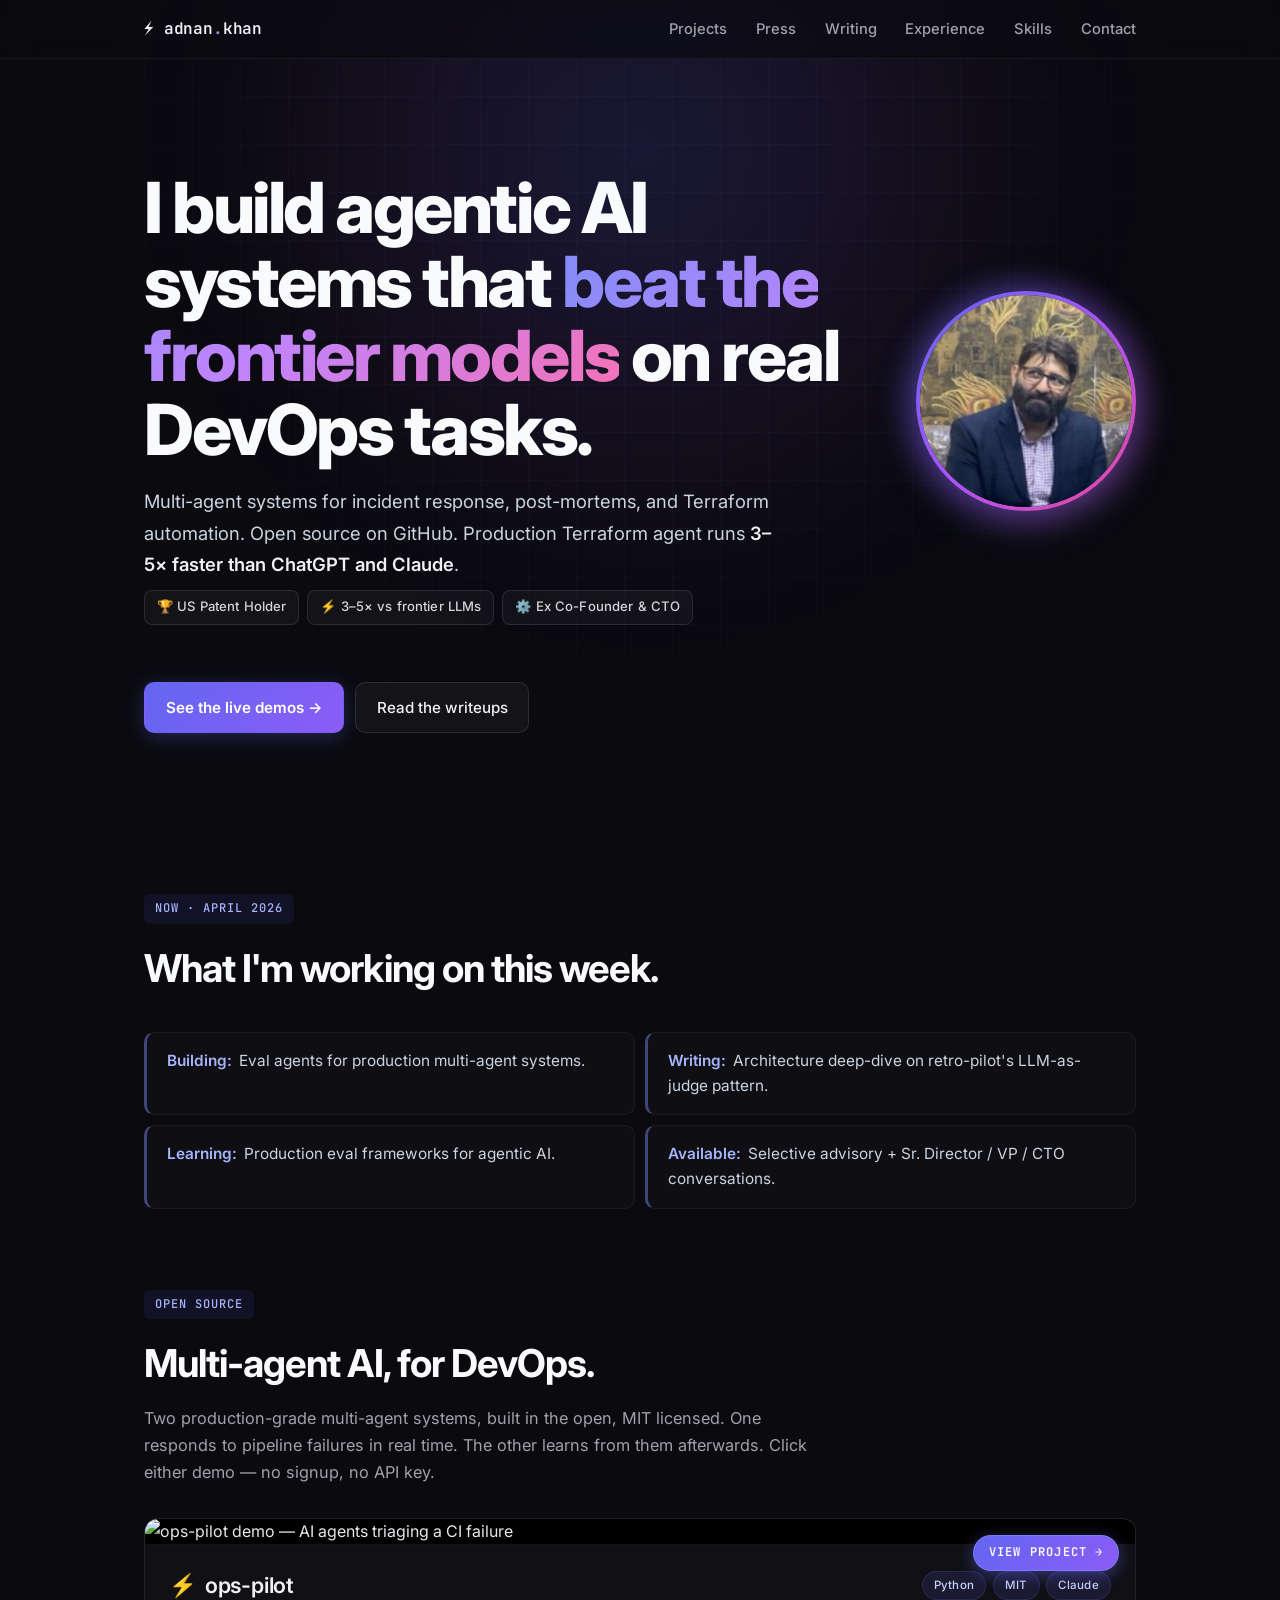
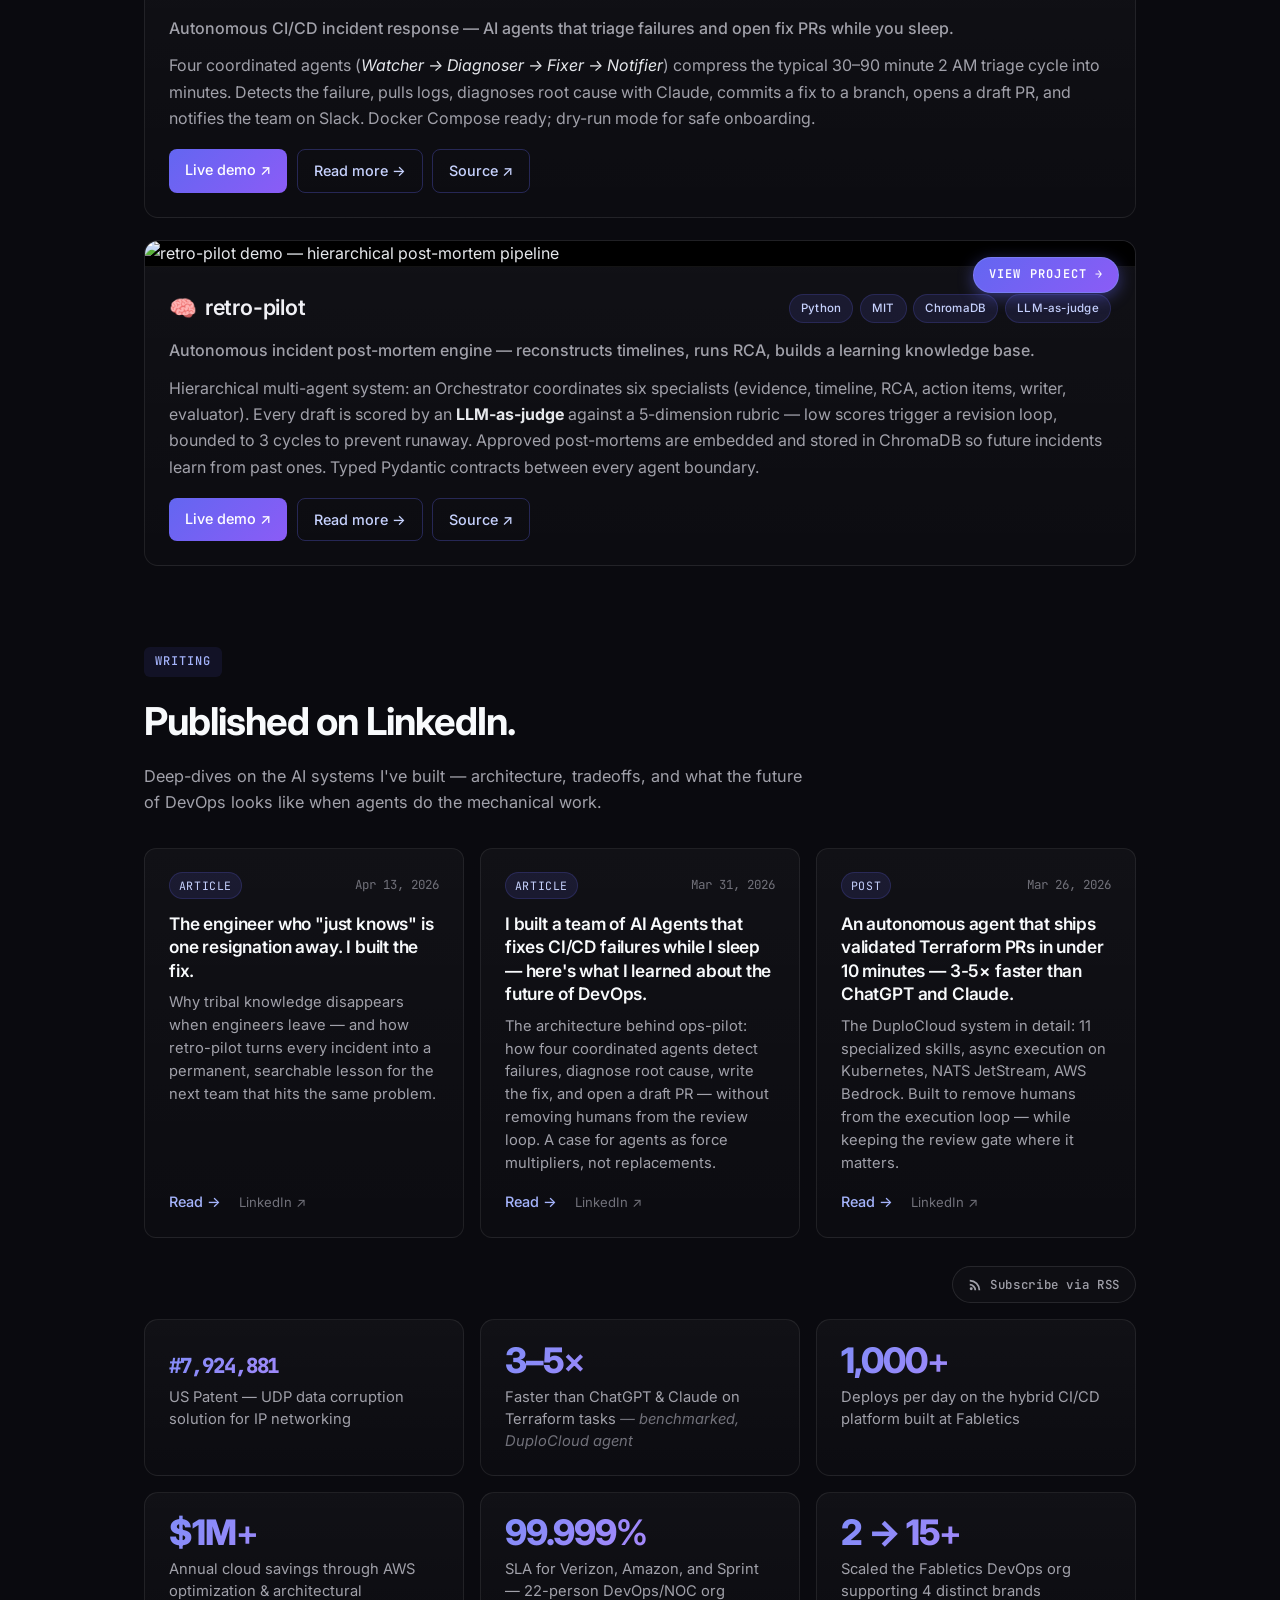
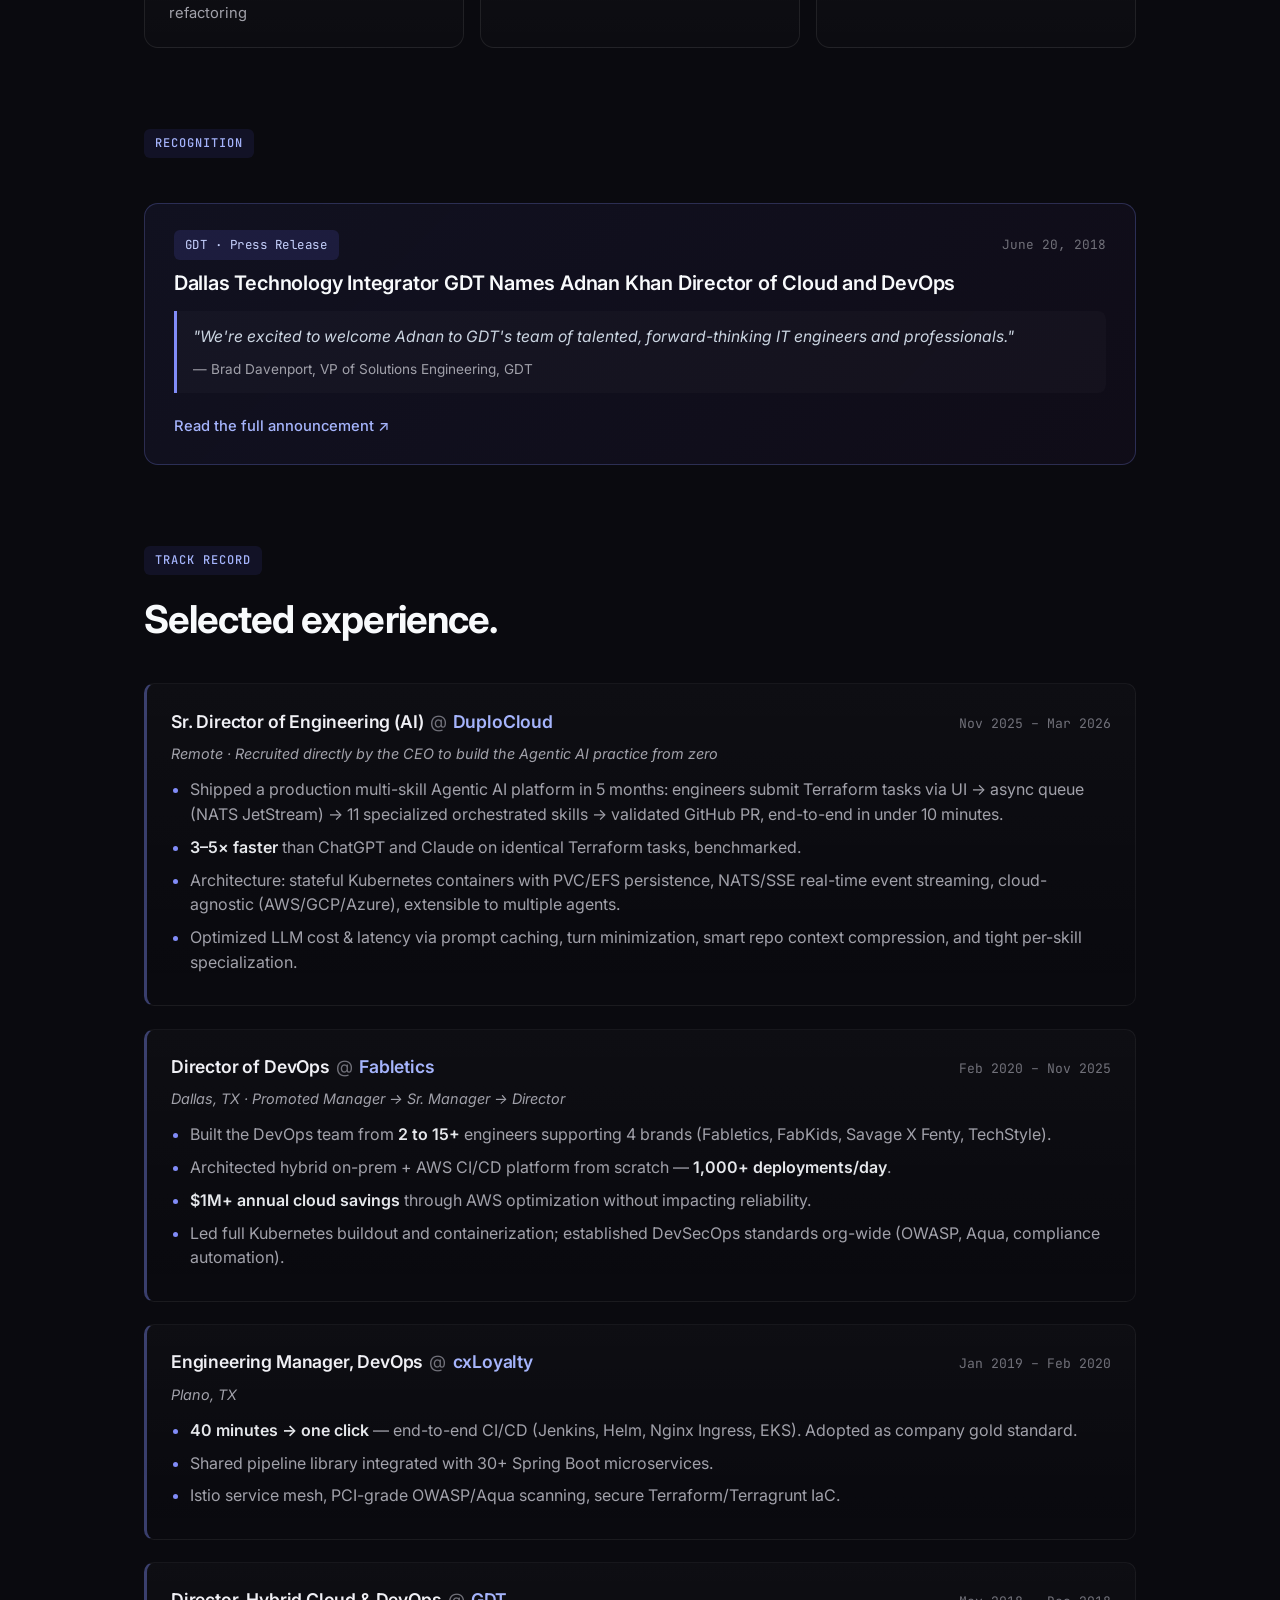
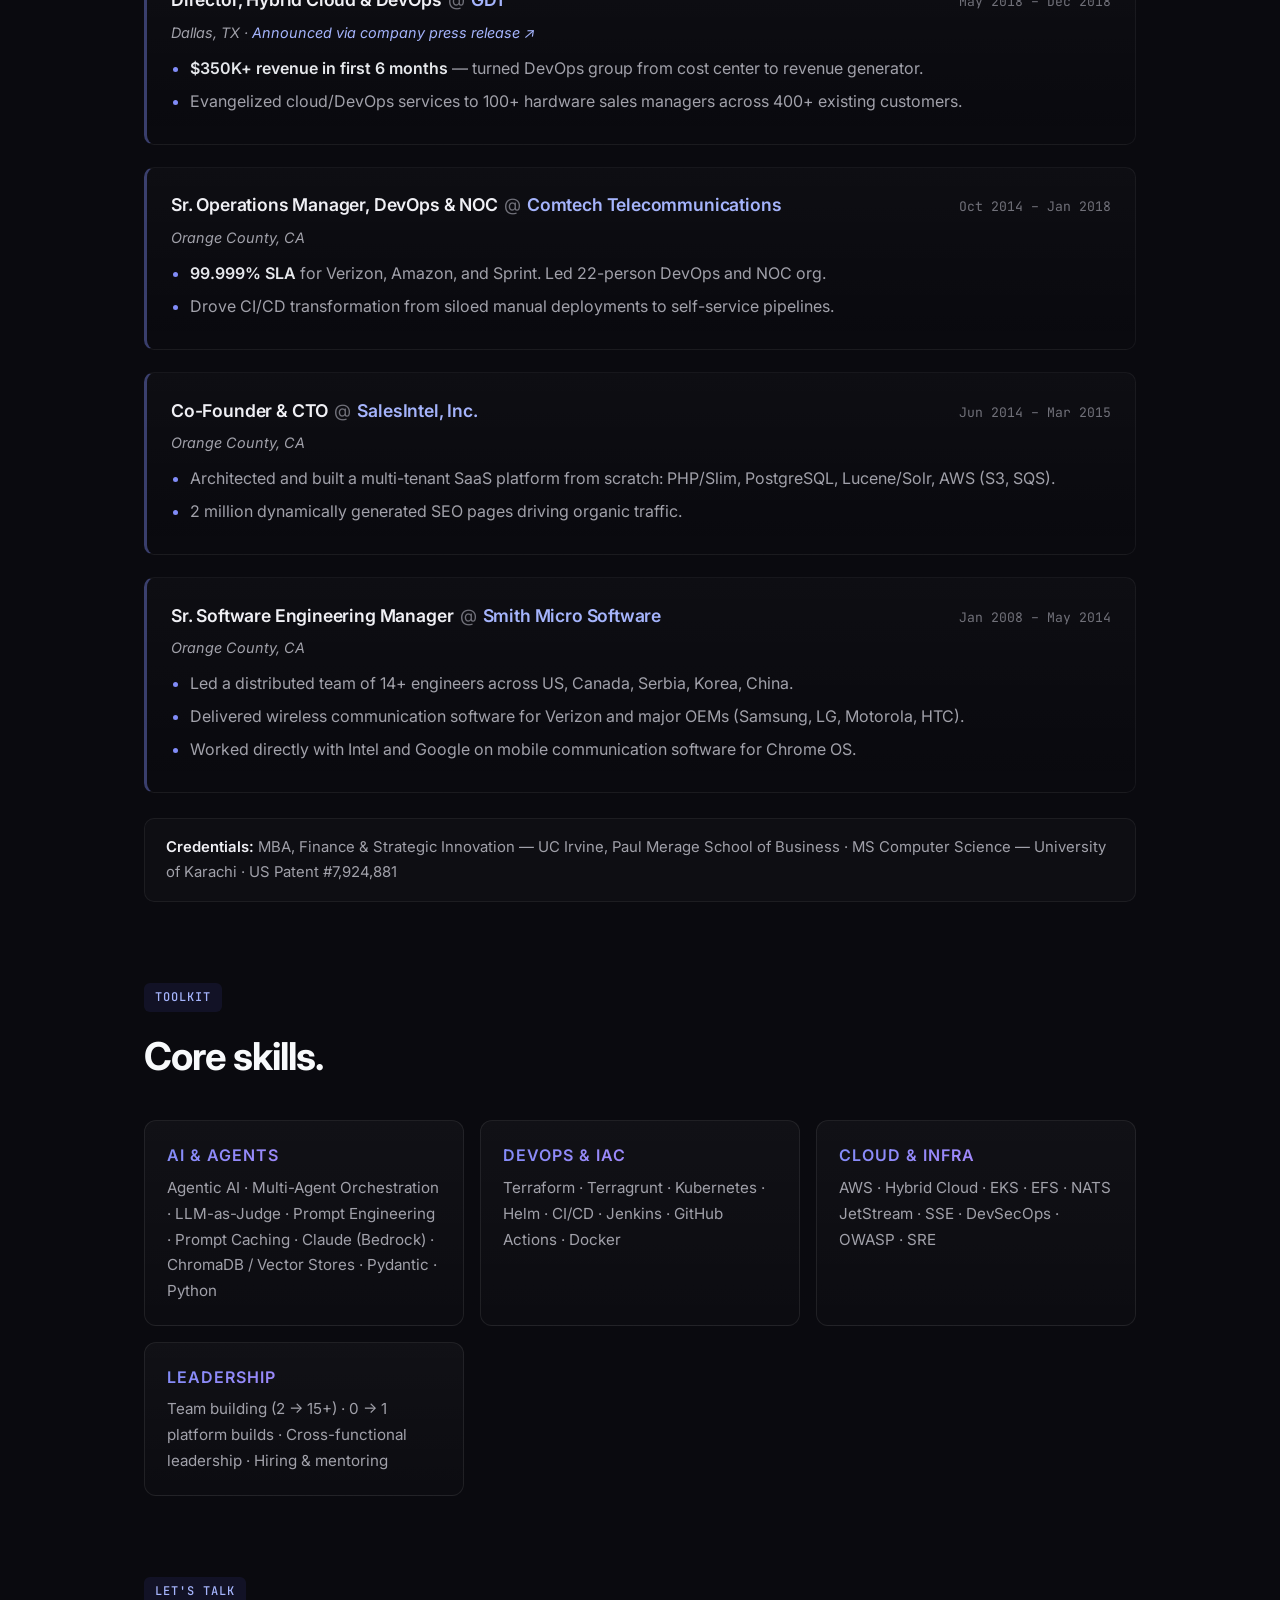
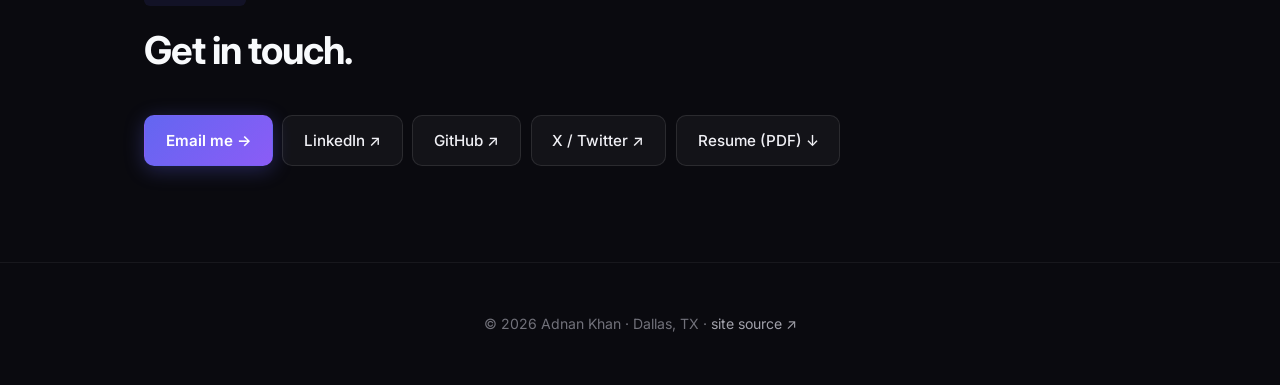
==== commit e3353b04: "Update cv.pdf; drop job-seeker line from Contact Resume refresh from local edits. Also removes the "" ====
--- a/index.html
+++ b/index.html
@@ -501,10 +501,6 @@
     <span class="kicker">Let's Talk</span>
     <h2>Get in touch.</h2>
   </div>
-  <p class="contact-intro">
-    I'm open to senior AI engineering, platform engineering, and DevOps leadership roles —
-    remote, or hybrid in the Dallas, TX area.
-  </p>
   <div class="contact-links">
     <a href="mailto:adnan@adnankhan.me" class="btn btn-primary plausible-event-name=Email+Click">Email me →</a>
     <a href="https://linkedin.com/in/passionateforinnovation" target="_blank" rel="noopener" class="btn">LinkedIn ↗</a>
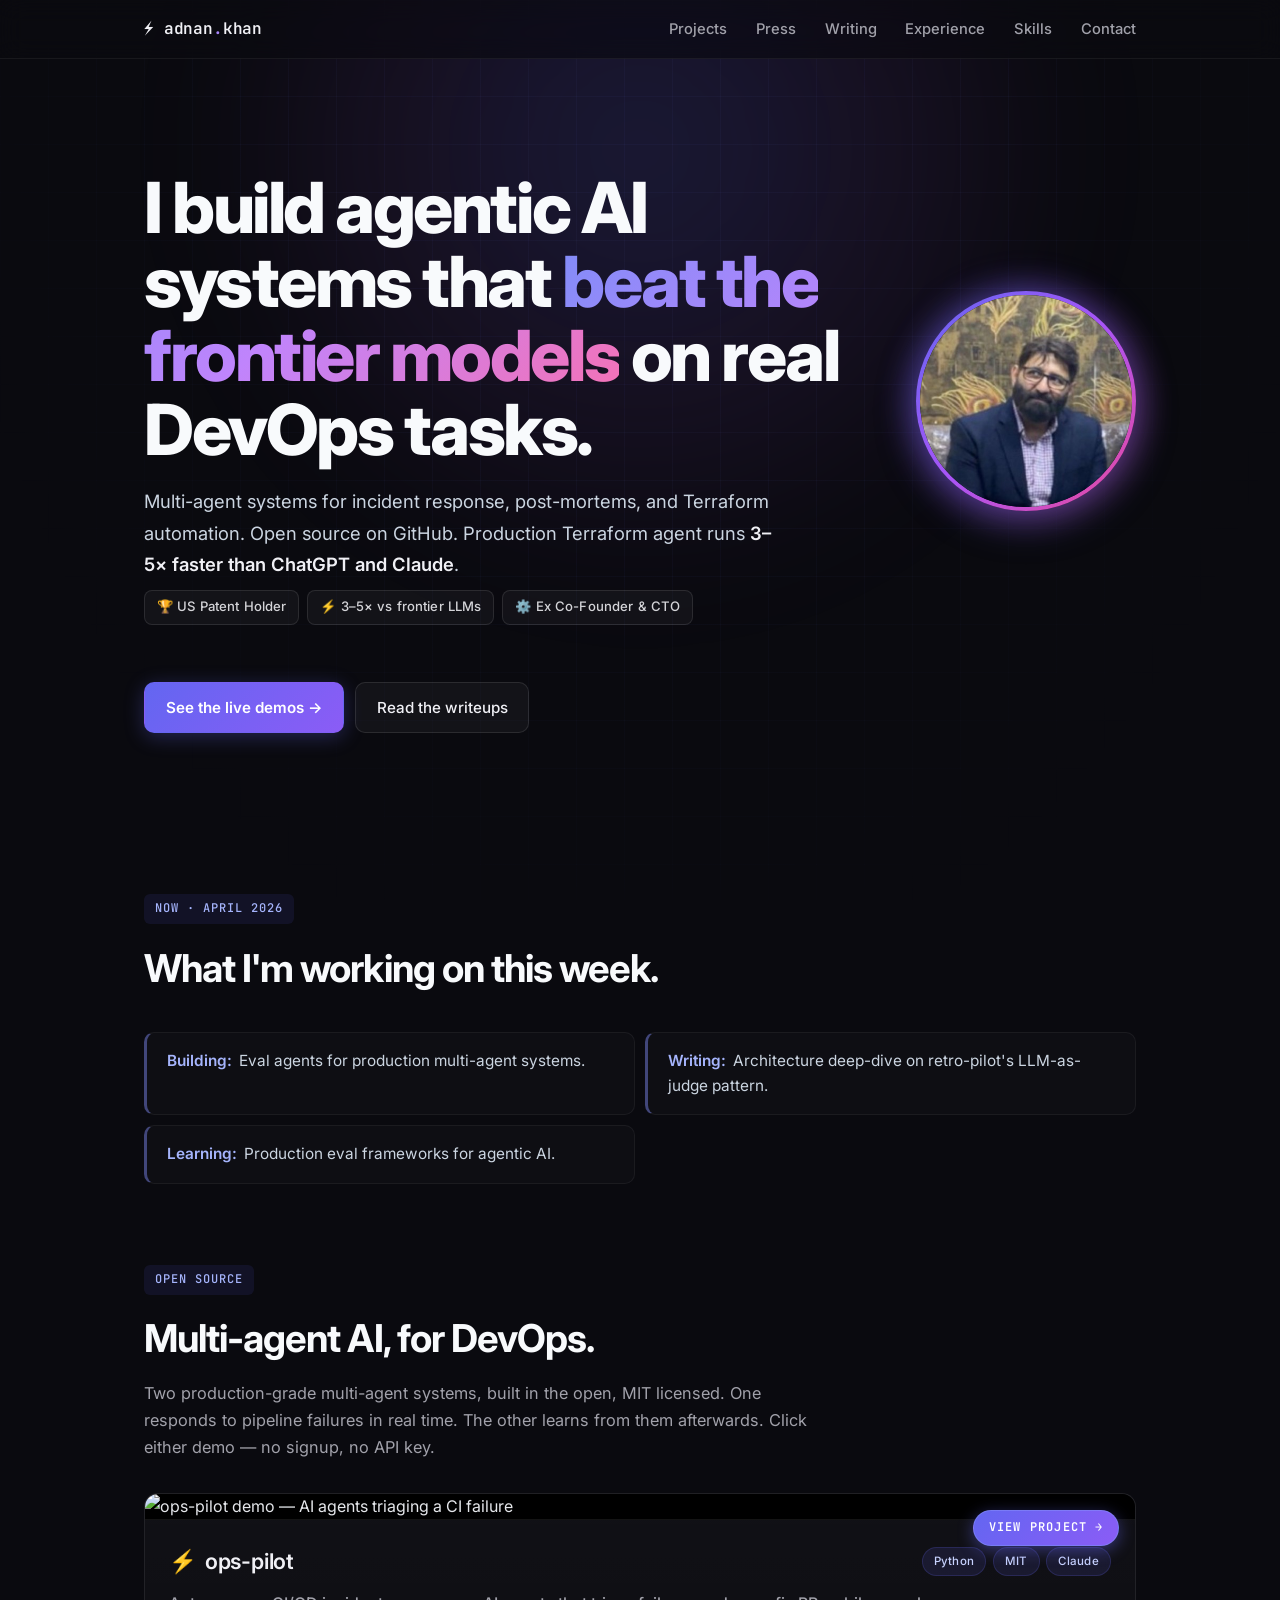
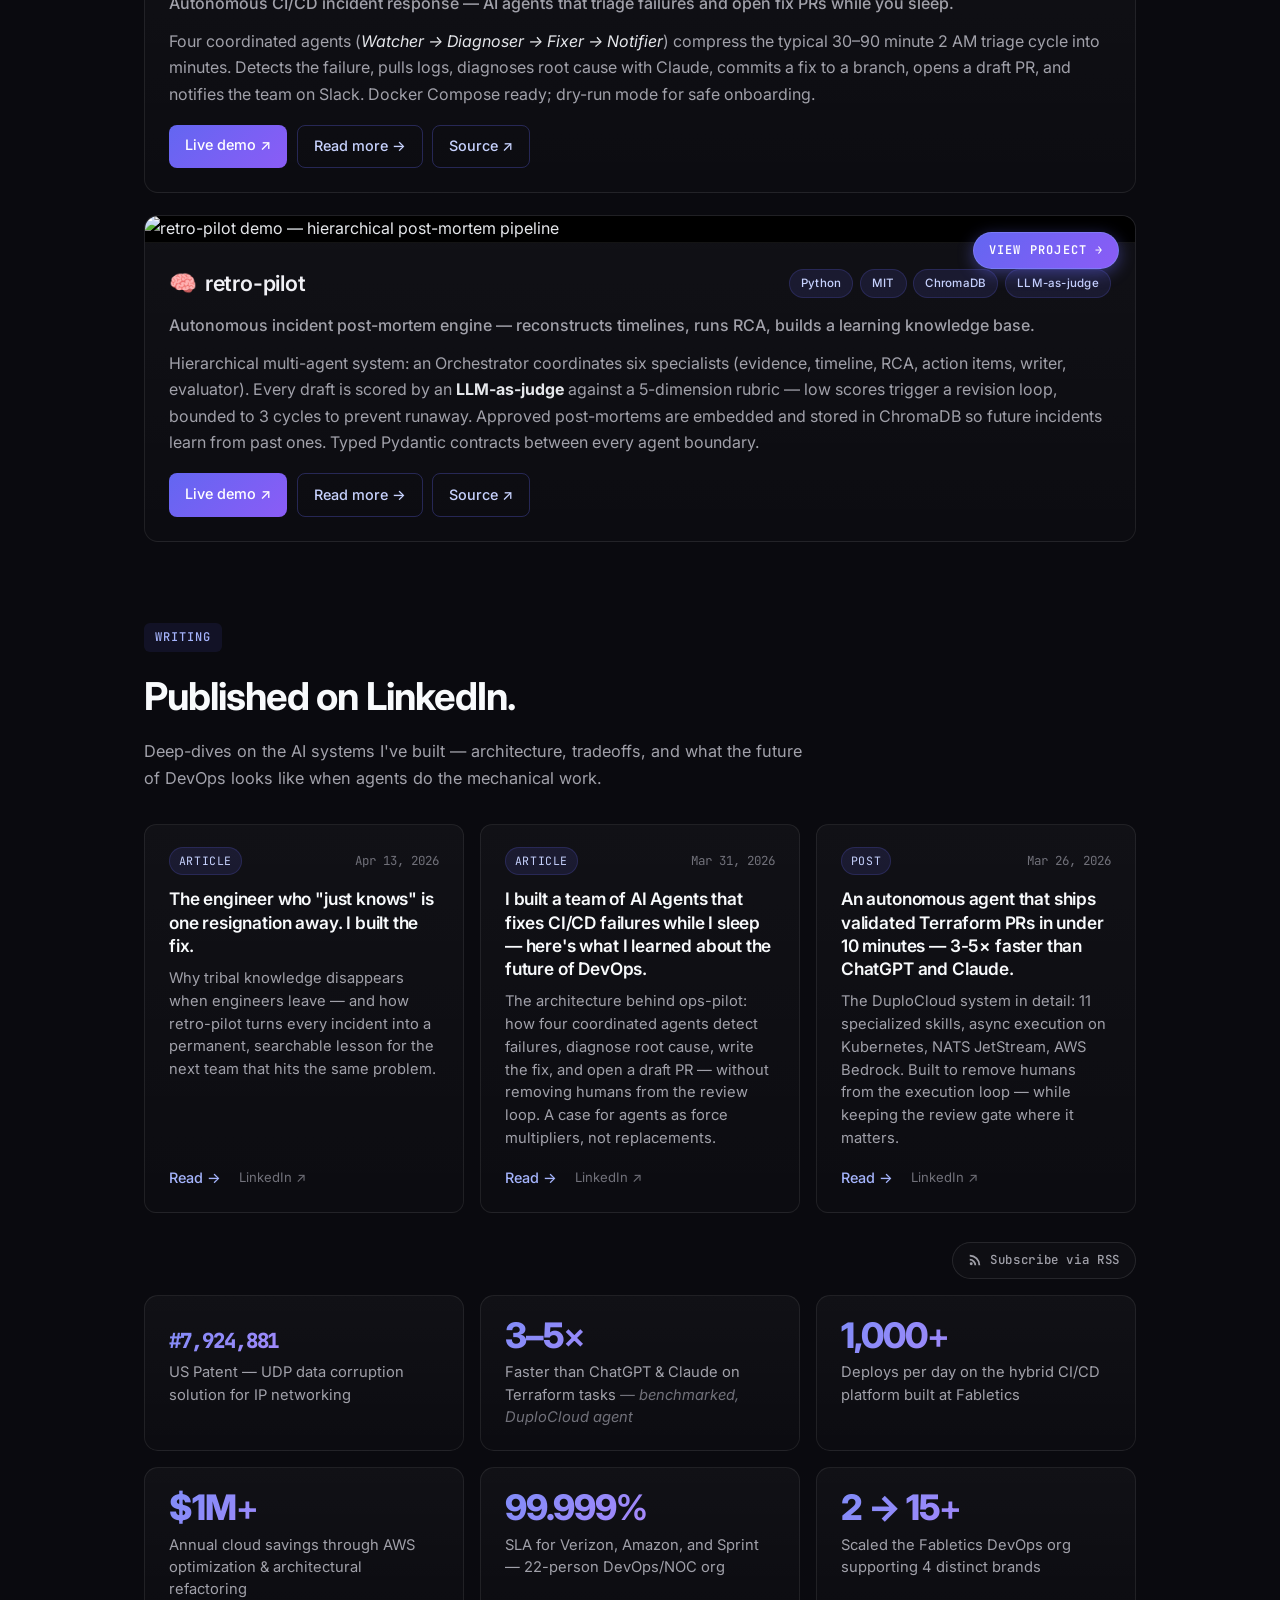
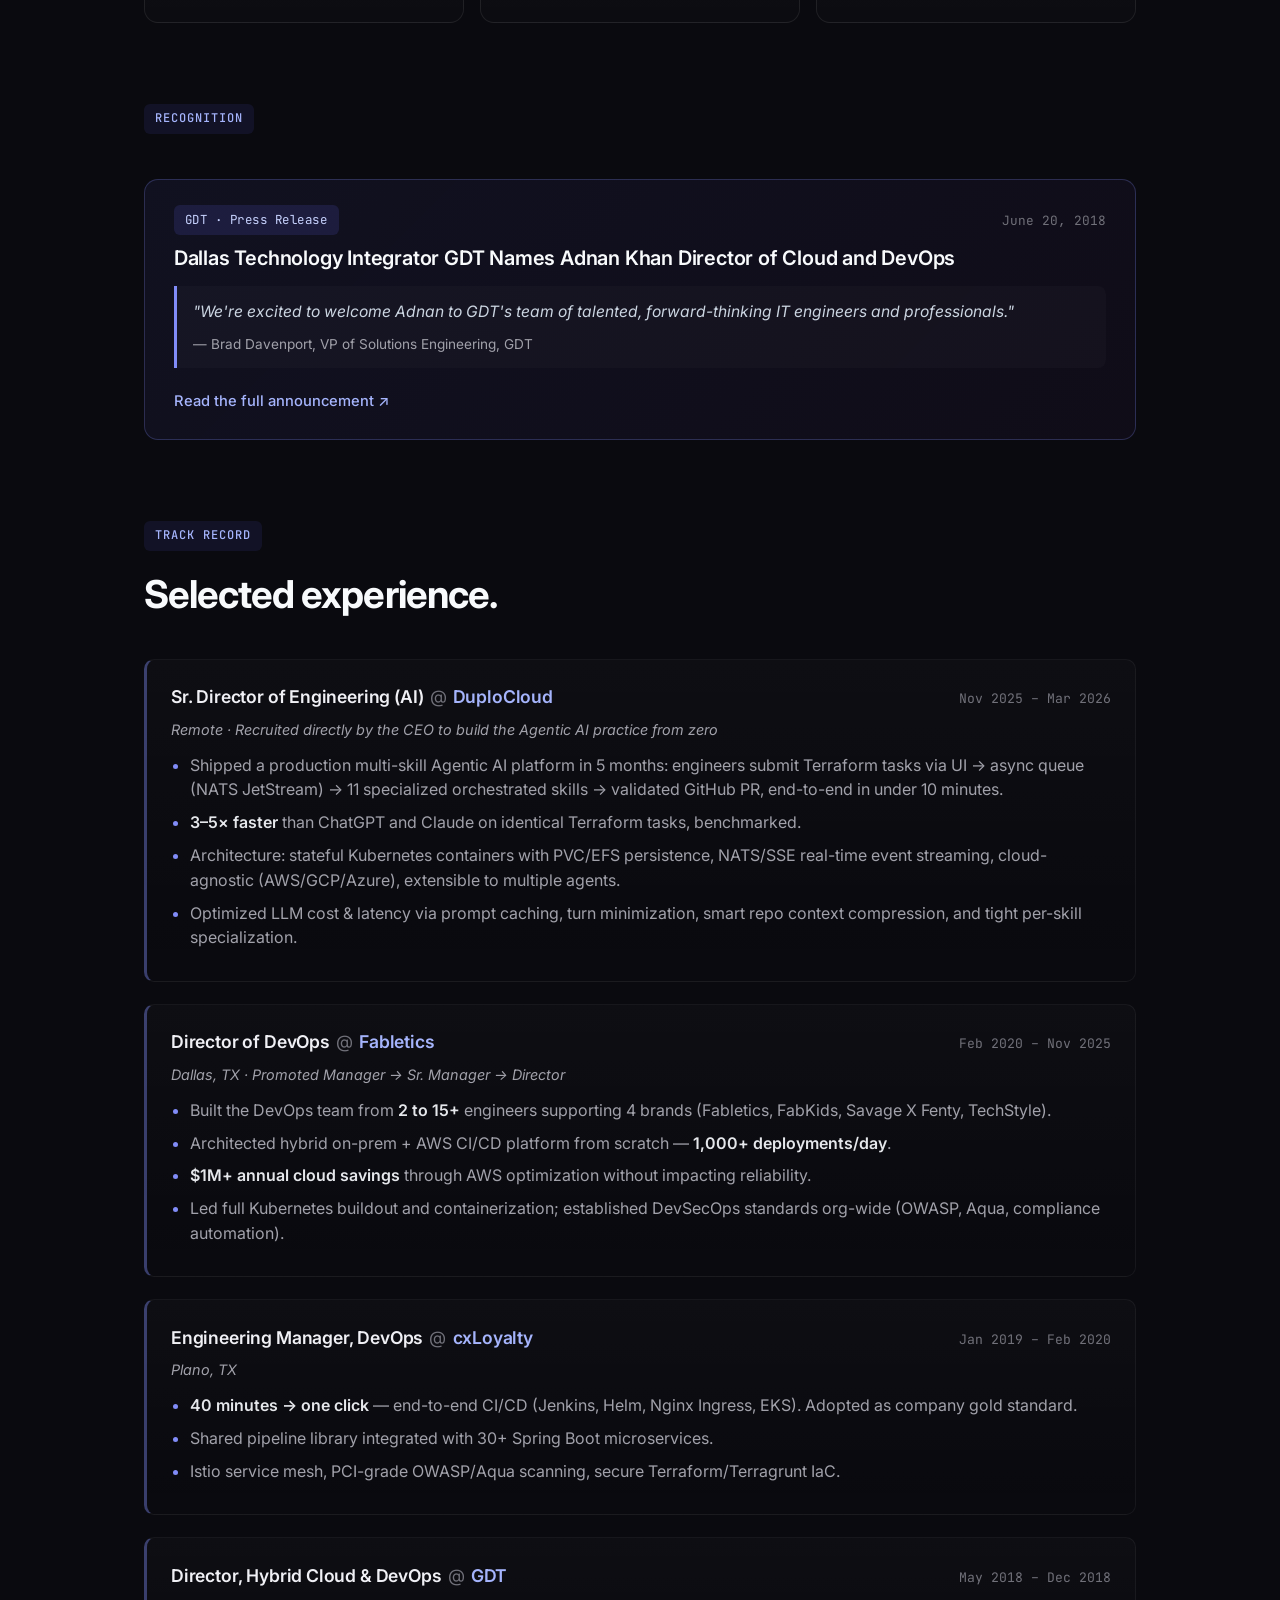
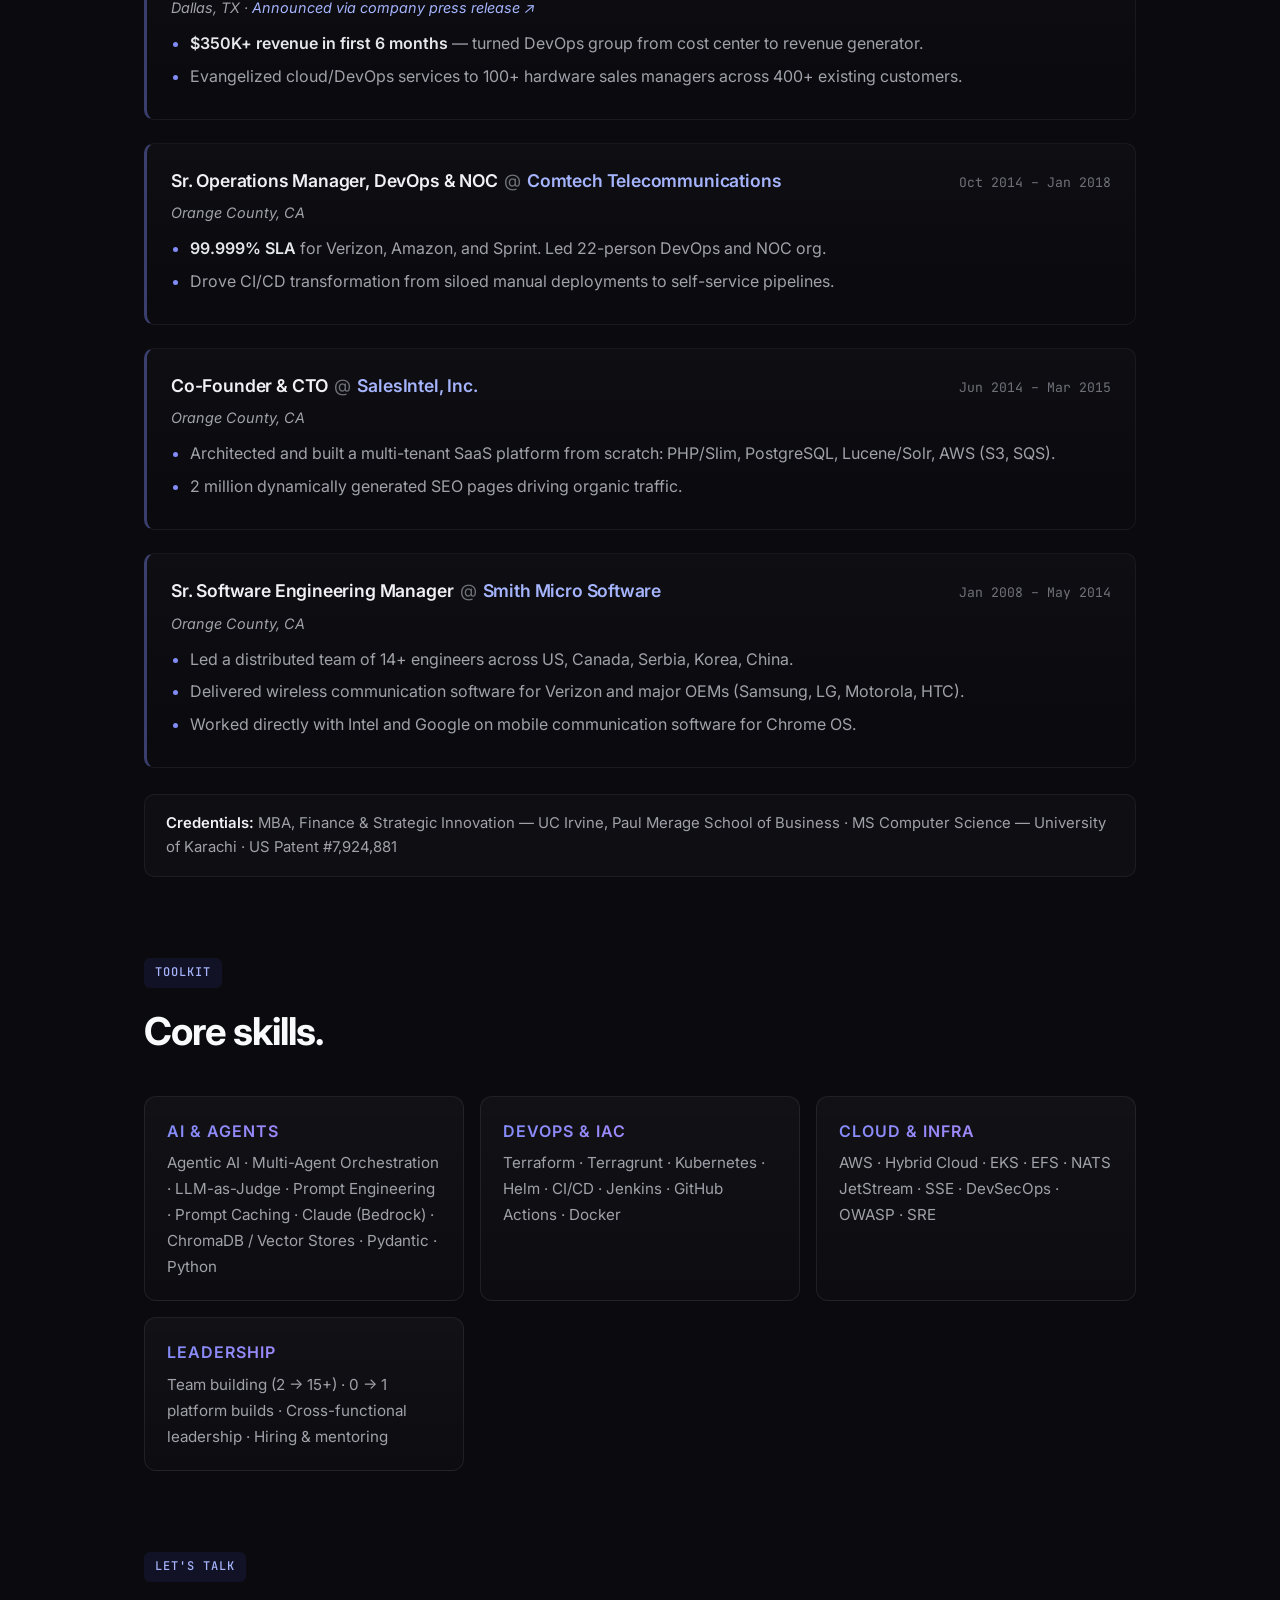
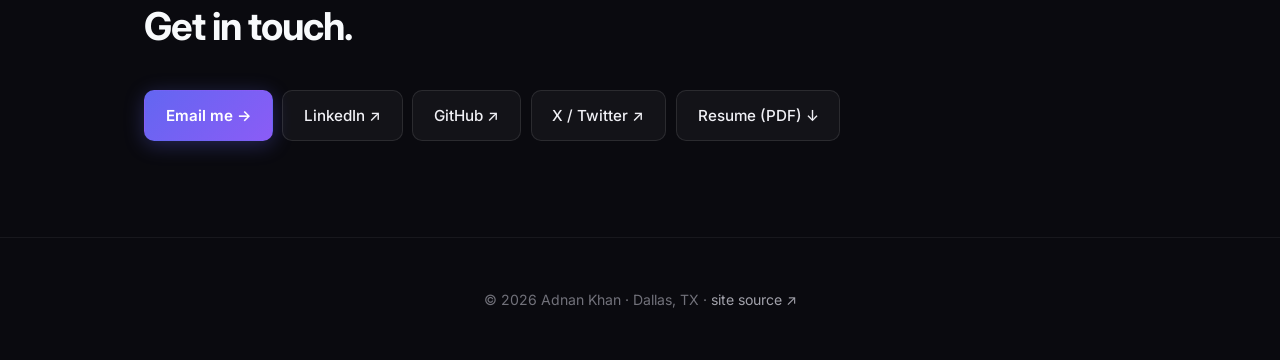
==== commit bbf43139: "Drop "Available" line from /now section Removes the last remaining job-seeker signal on the page so " ====
--- a/index.html
+++ b/index.html
@@ -176,7 +176,6 @@
     <li><strong>Building:</strong> Eval agents for production multi-agent systems.</li>
     <li><strong>Writing:</strong> Architecture deep-dive on retro-pilot's LLM-as-judge pattern.</li>
     <li><strong>Learning:</strong> Production eval frameworks for agentic AI.</li>
-    <li><strong>Available:</strong> Selective advisory + Sr. Director / VP / CTO conversations.</li>
   </ul>
 </section>
 
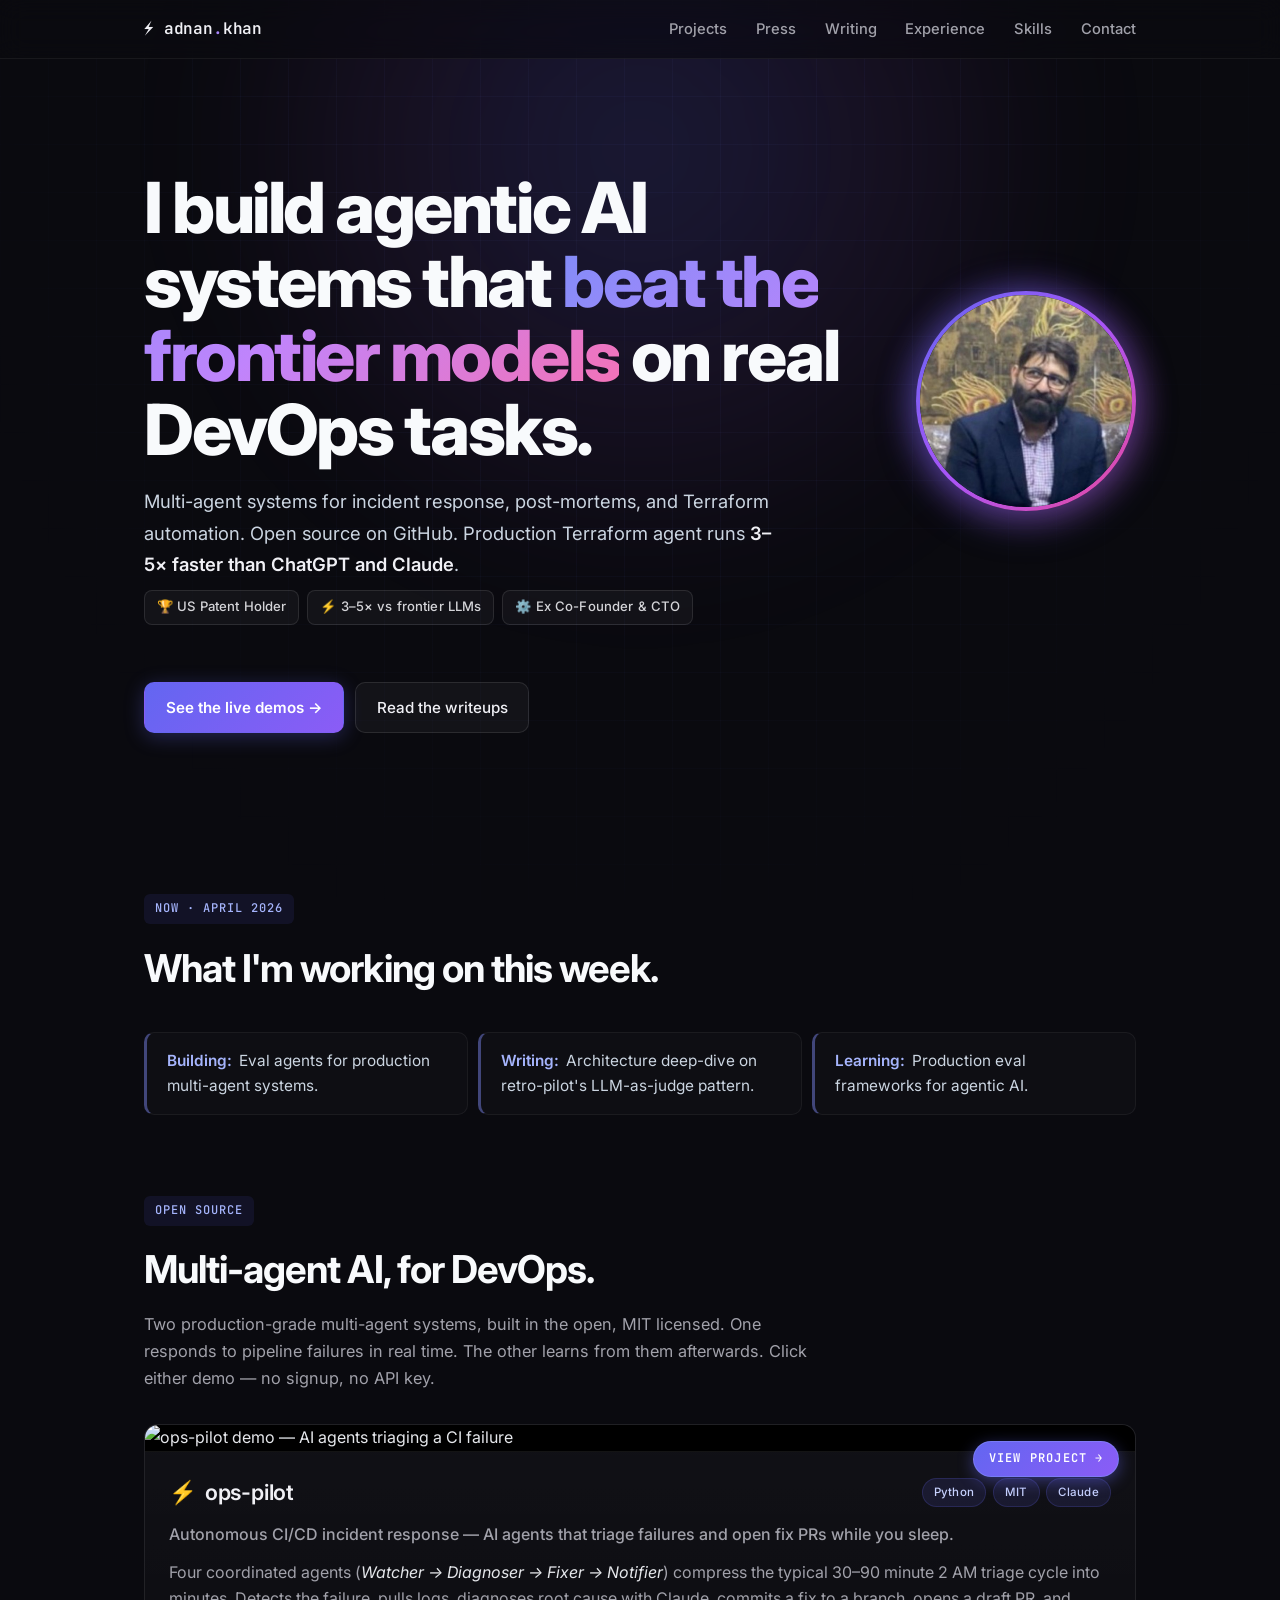
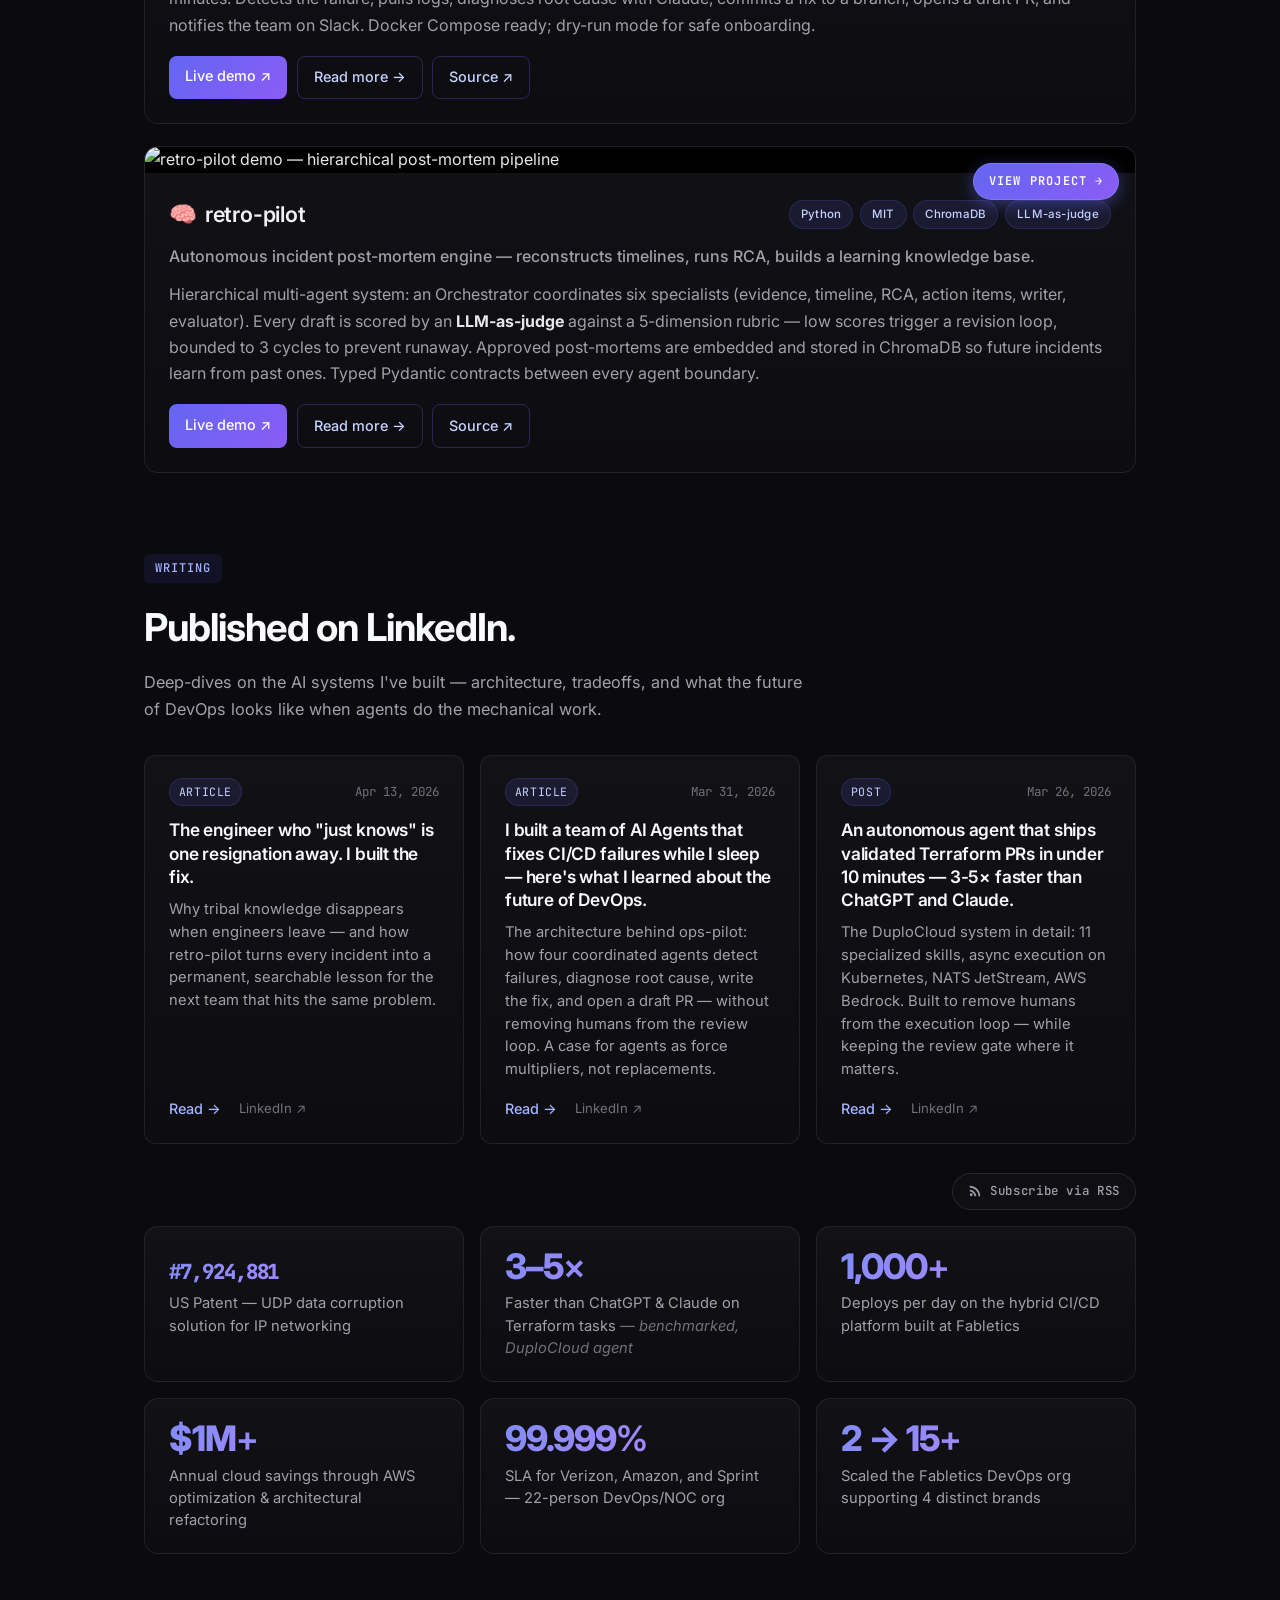
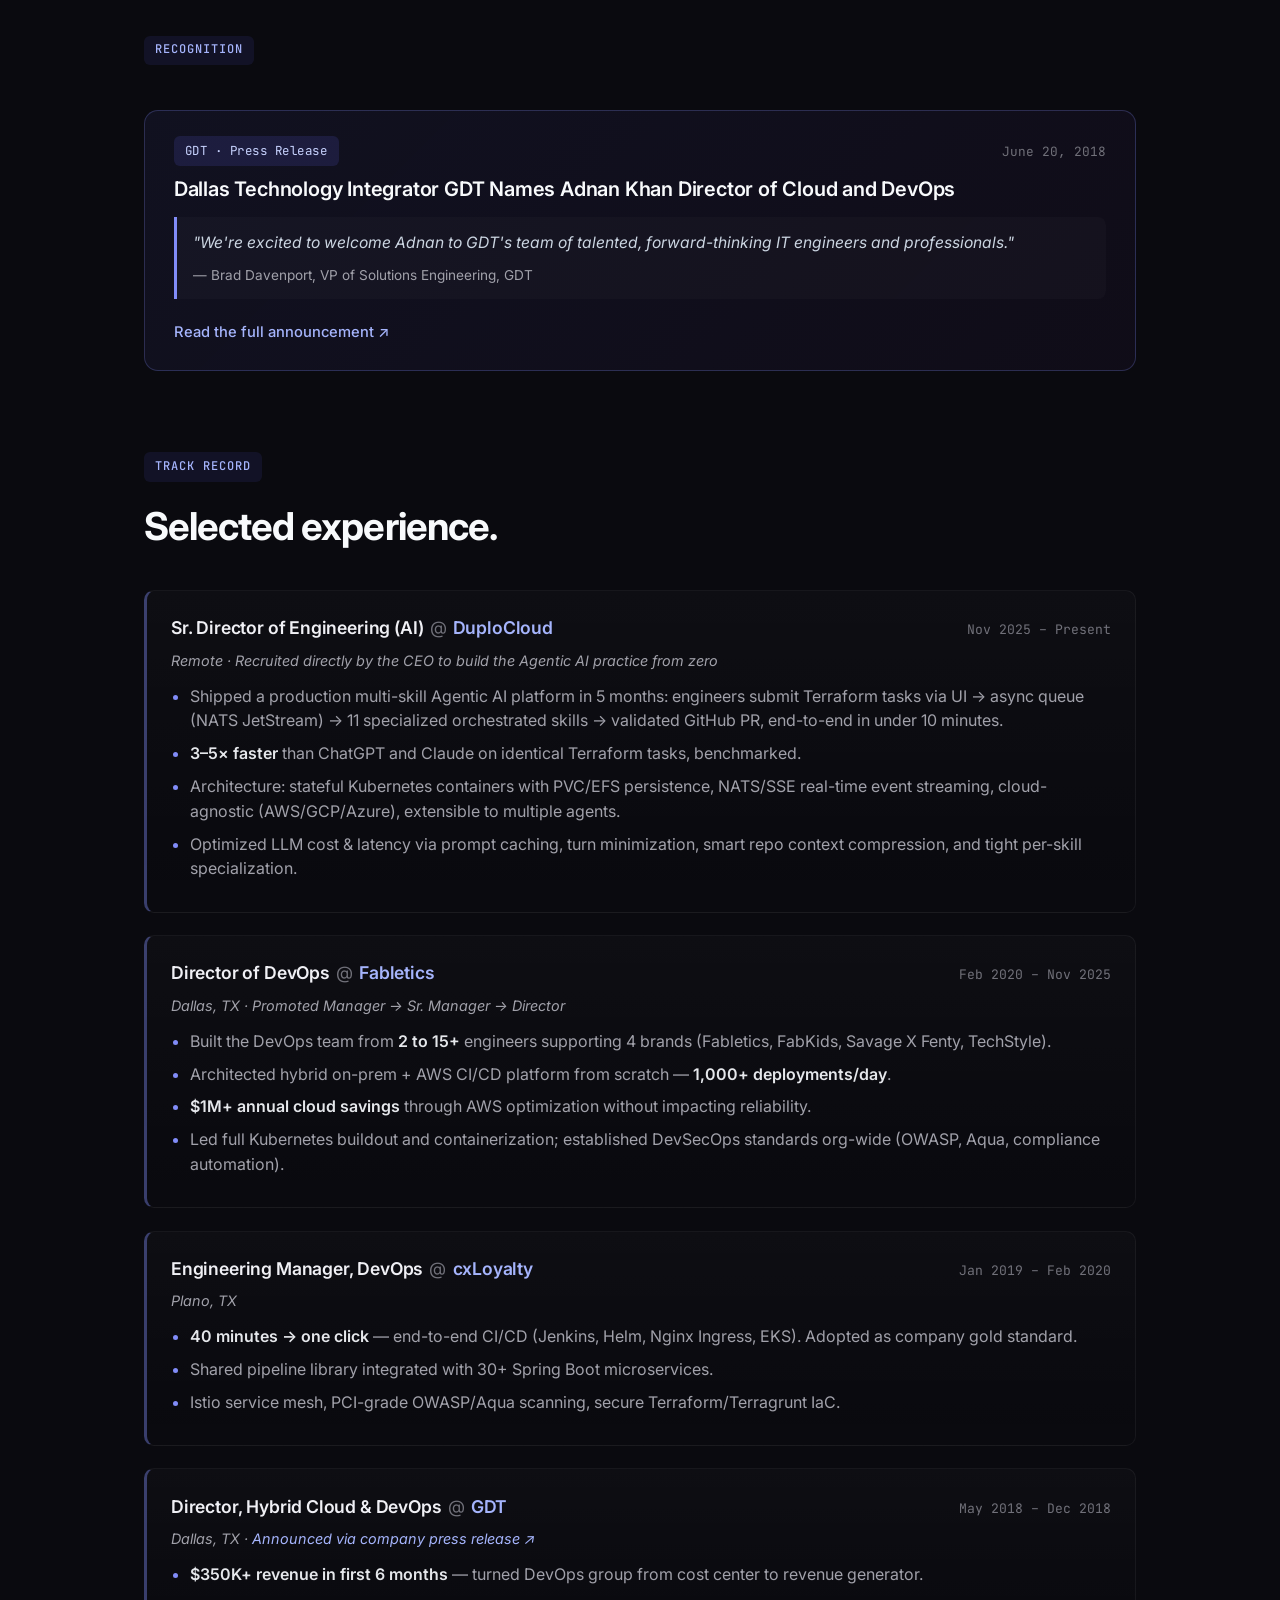
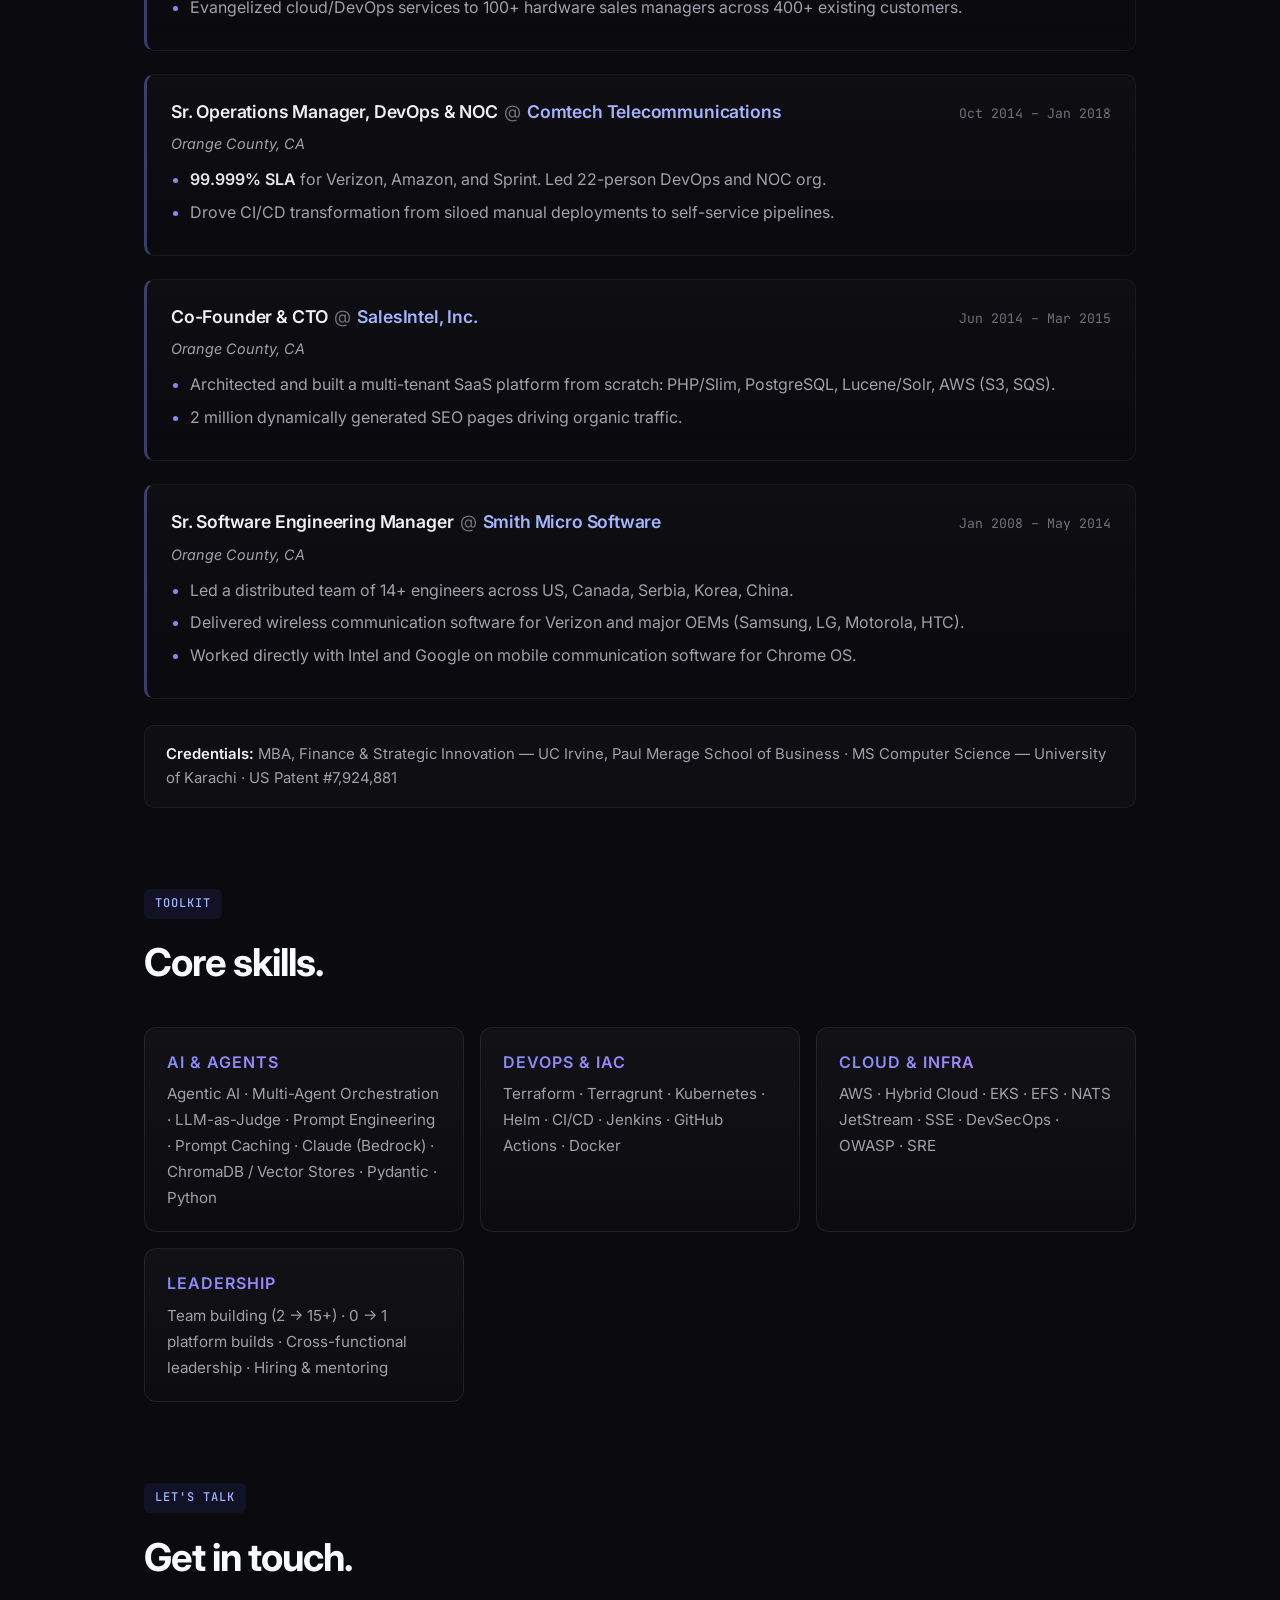
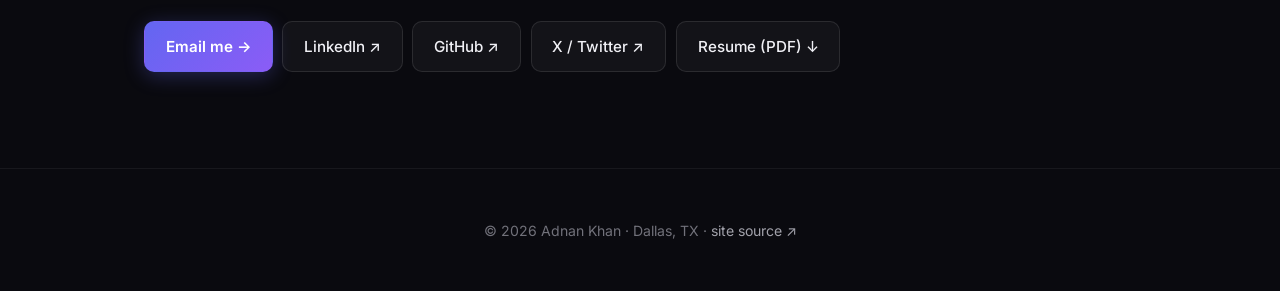
==== commit 06b020ac: "DuploCloud role: Mar 2026 -> Present Co-Authored-By: Claude Opus 4.7 (1M context) <noreply@anthropic" ====
--- a/index.html
+++ b/index.html
@@ -375,7 +375,7 @@
   <article class="role">
     <div class="role-head">
       <h3>Sr. Director of Engineering (AI) <span class="at">@</span> <span class="company">DuploCloud</span></h3>
-      <span class="role-date">Nov 2025 – Mar 2026</span>
+      <span class="role-date">Nov 2025 – Present</span>
     </div>
     <p class="role-meta">Remote · Recruited directly by the CEO to build the Agentic AI practice from zero</p>
     <ul>
--- a/style.css
+++ b/style.css
@@ -1049,11 +1049,8 @@
   padding: 0;
   margin: 1rem 0 0;
   display: grid;
-  grid-template-columns: 1fr;
+  grid-template-columns: repeat(auto-fit, minmax(220px, 1fr));
   gap: 0.65rem;
-}
-@media (min-width: 720px) {
-  .now-list { grid-template-columns: repeat(2, 1fr); }
 }
 .now-list li {
   padding: 1rem 1.25rem;
